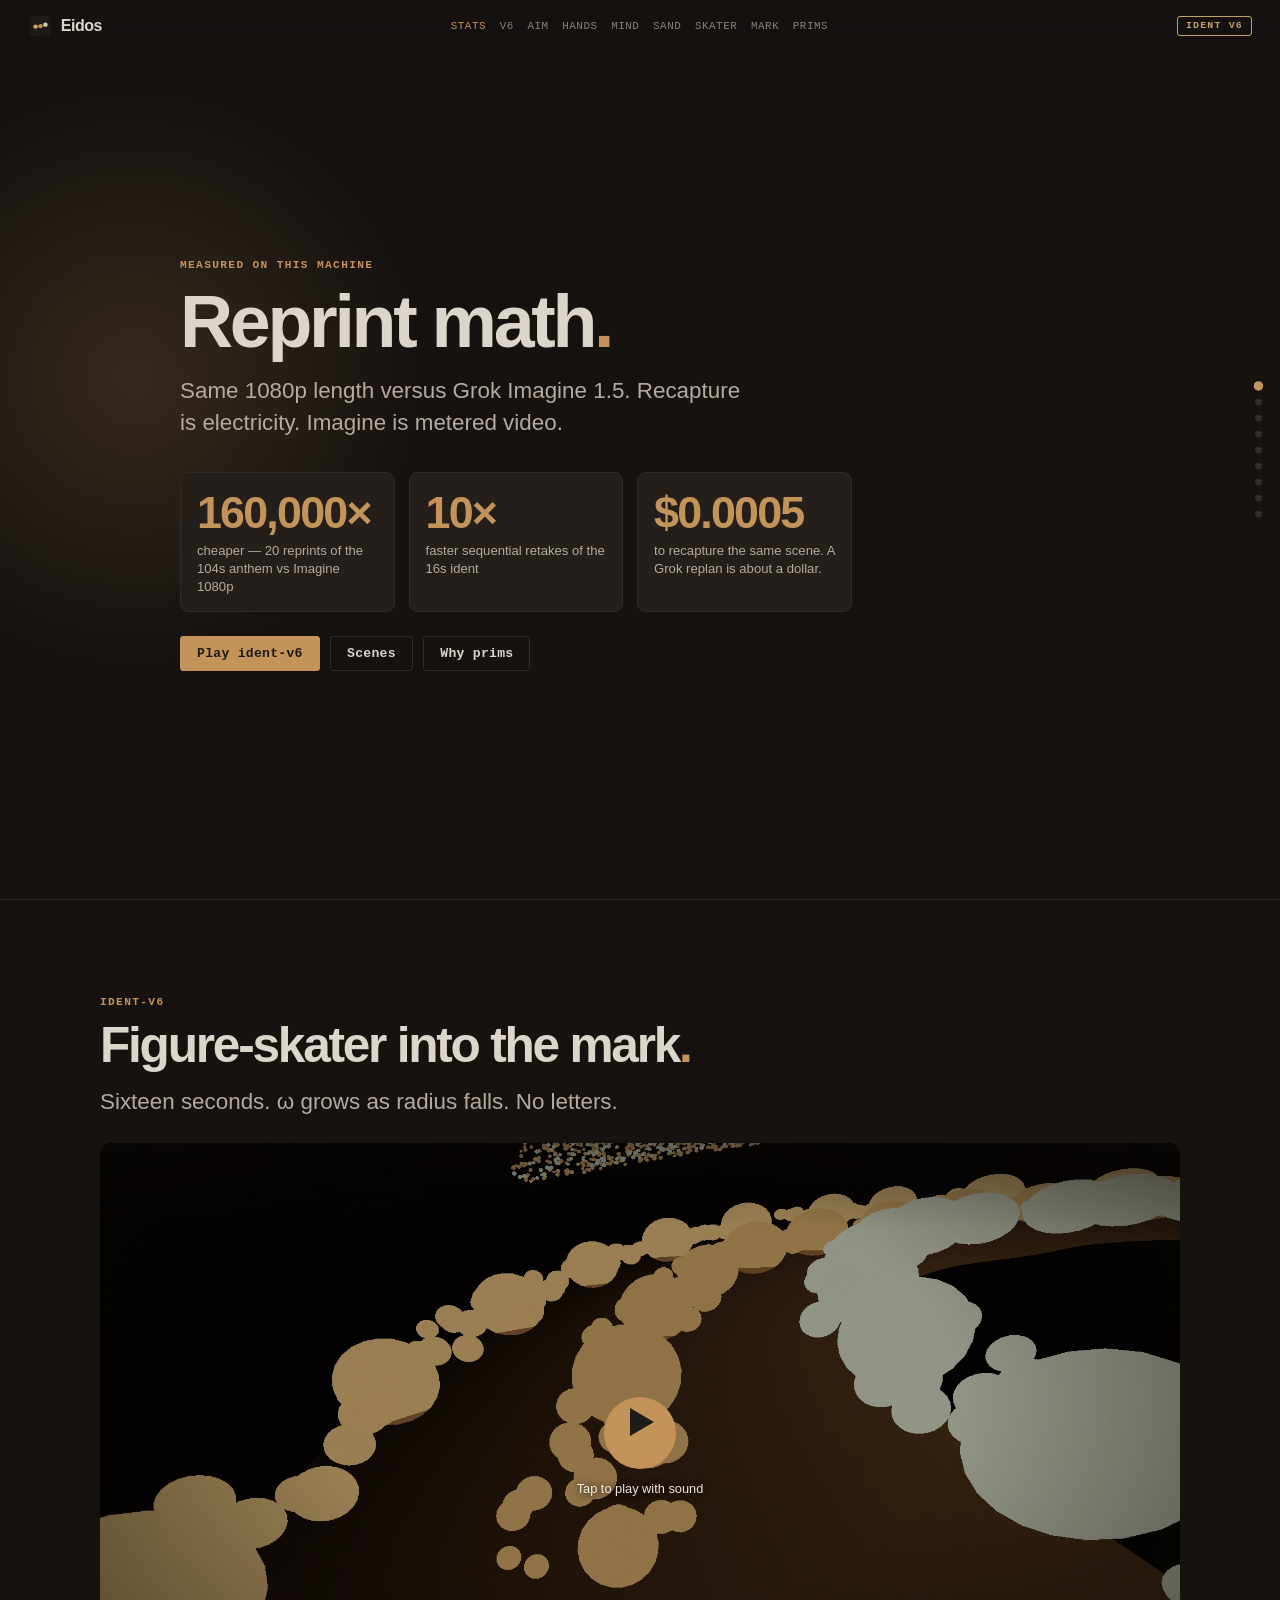
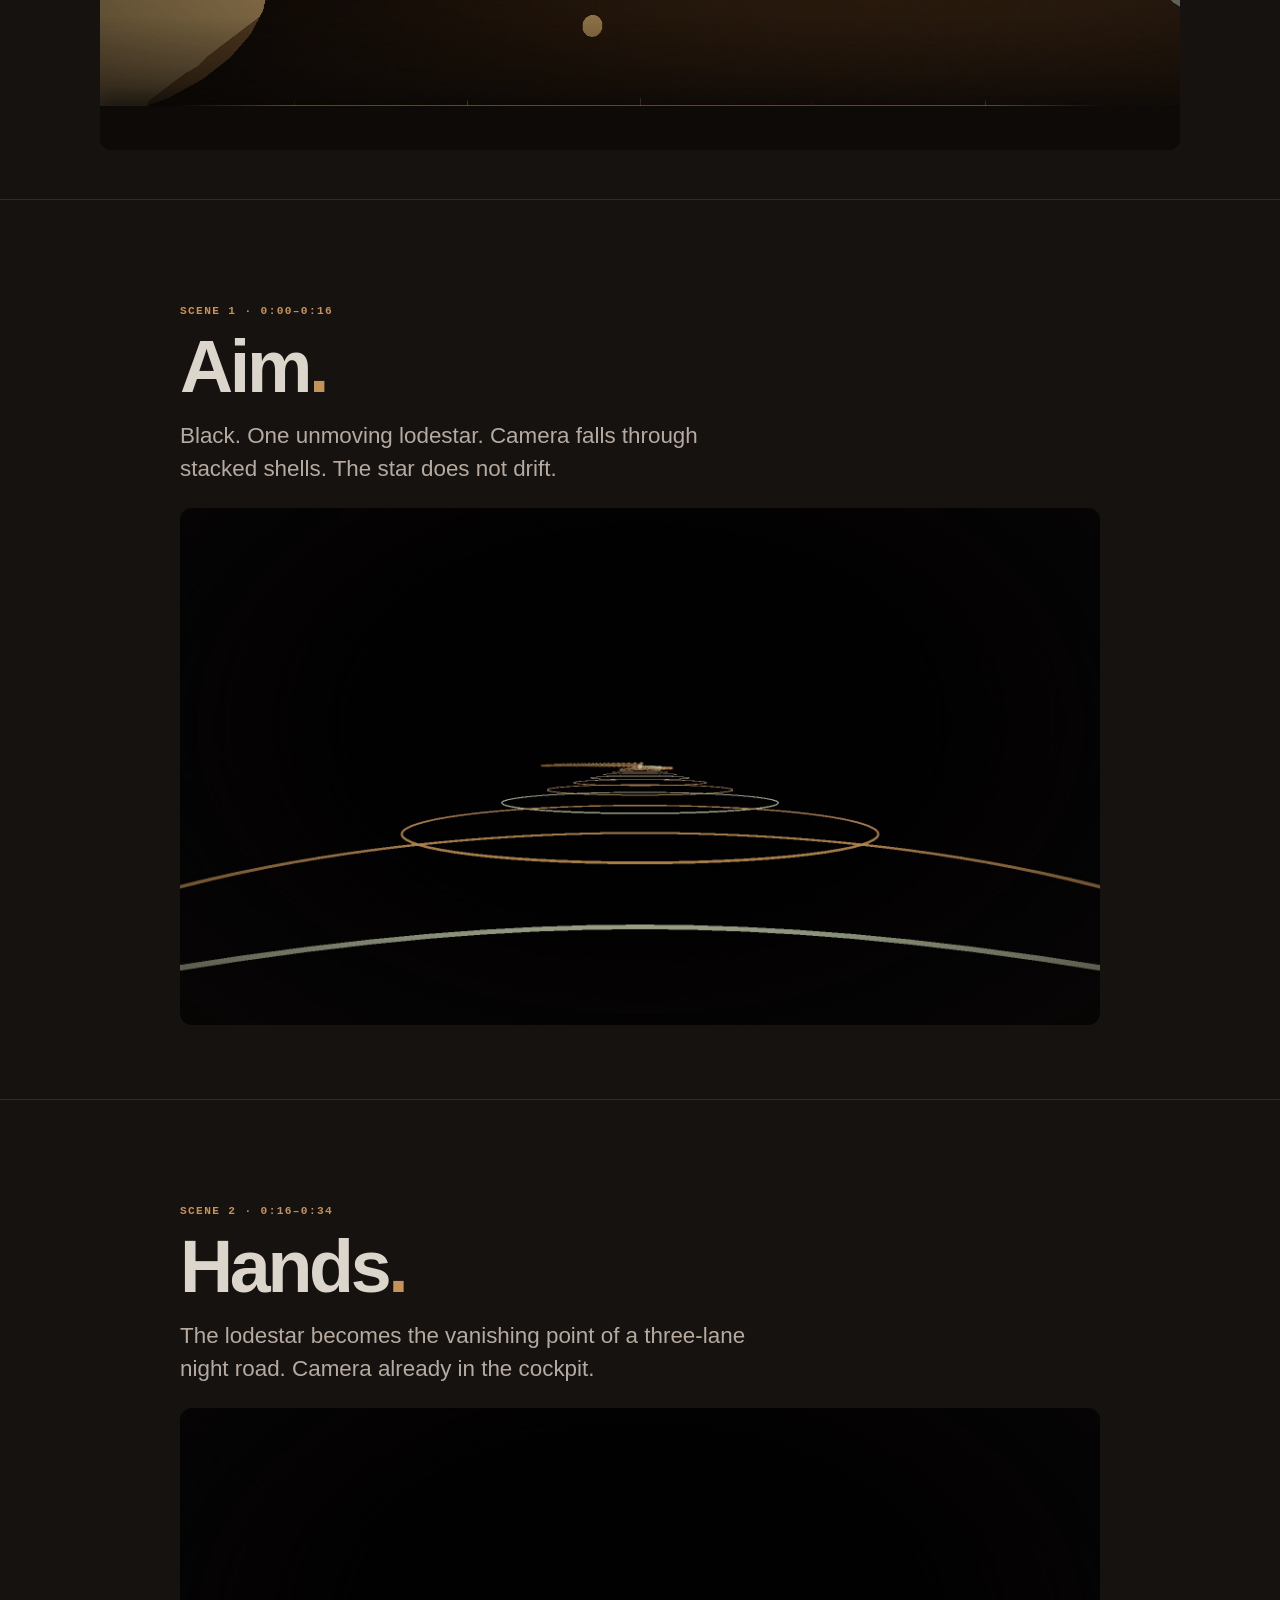
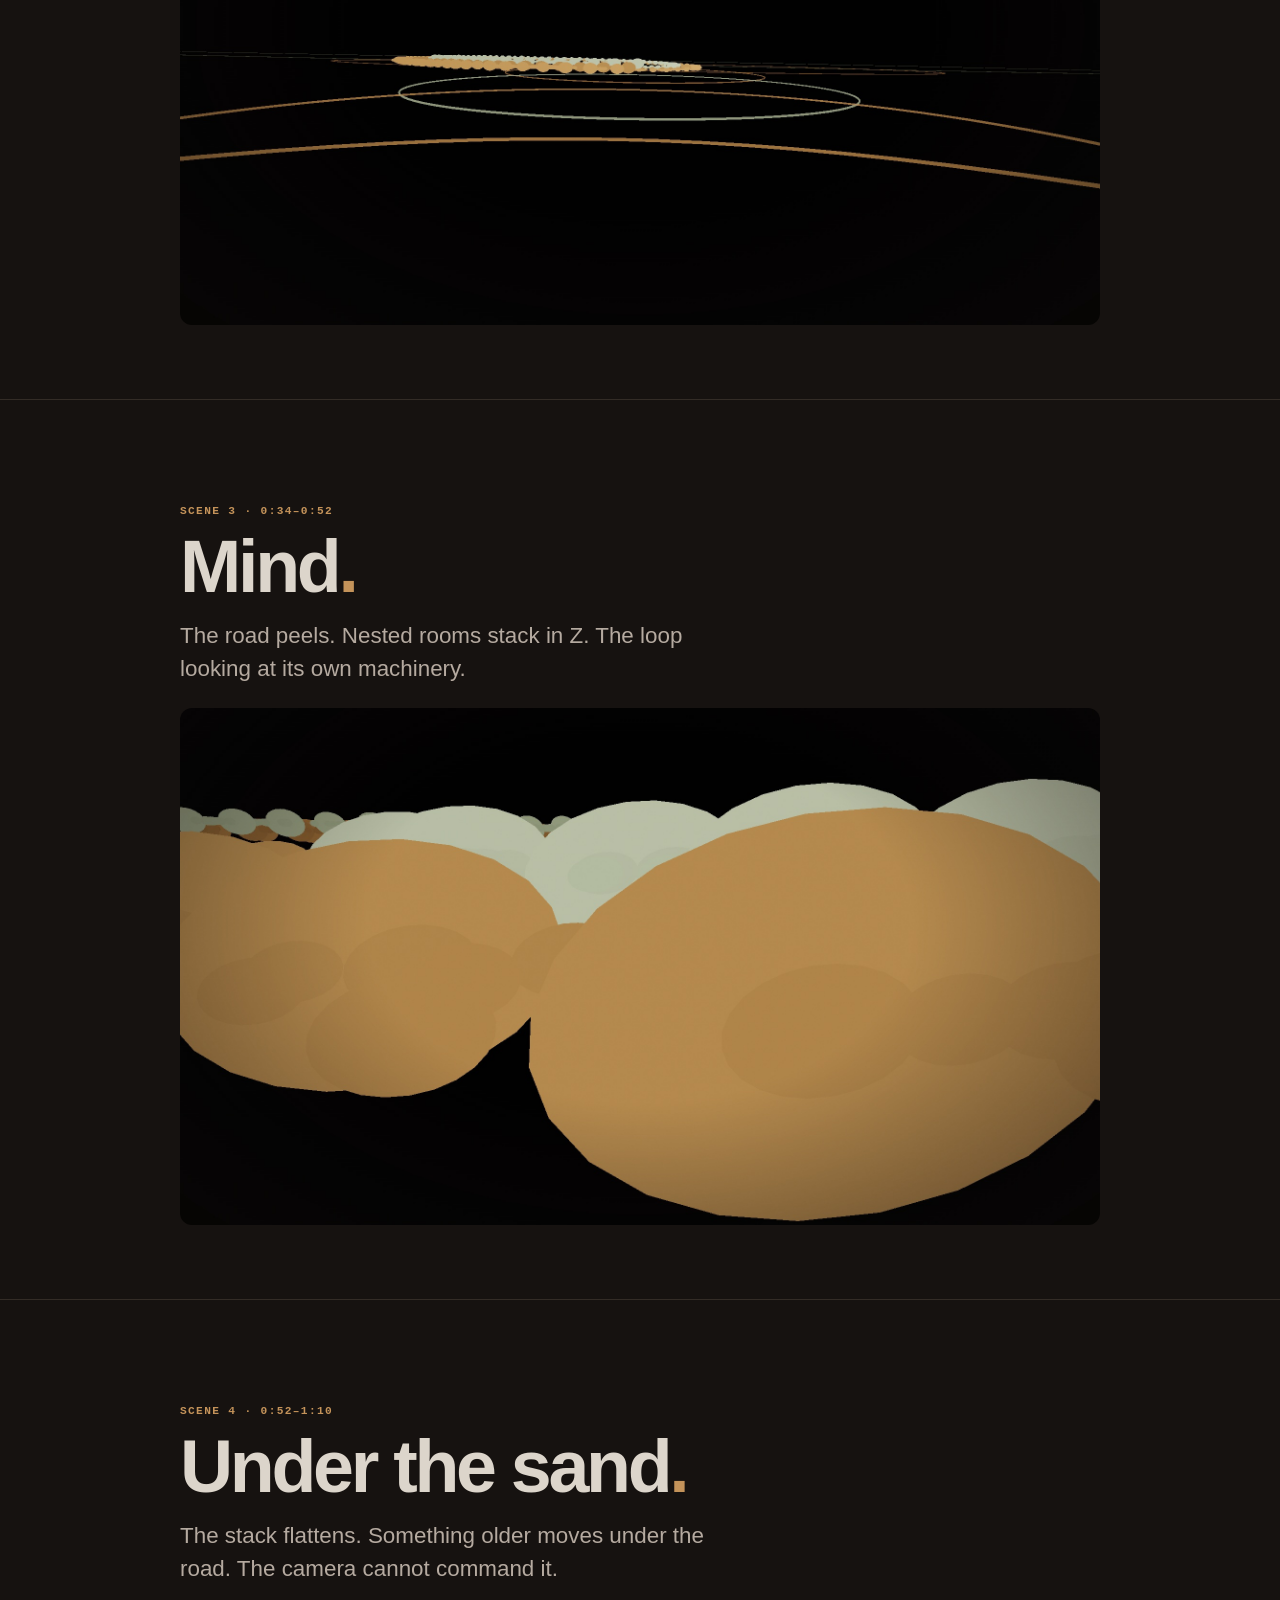
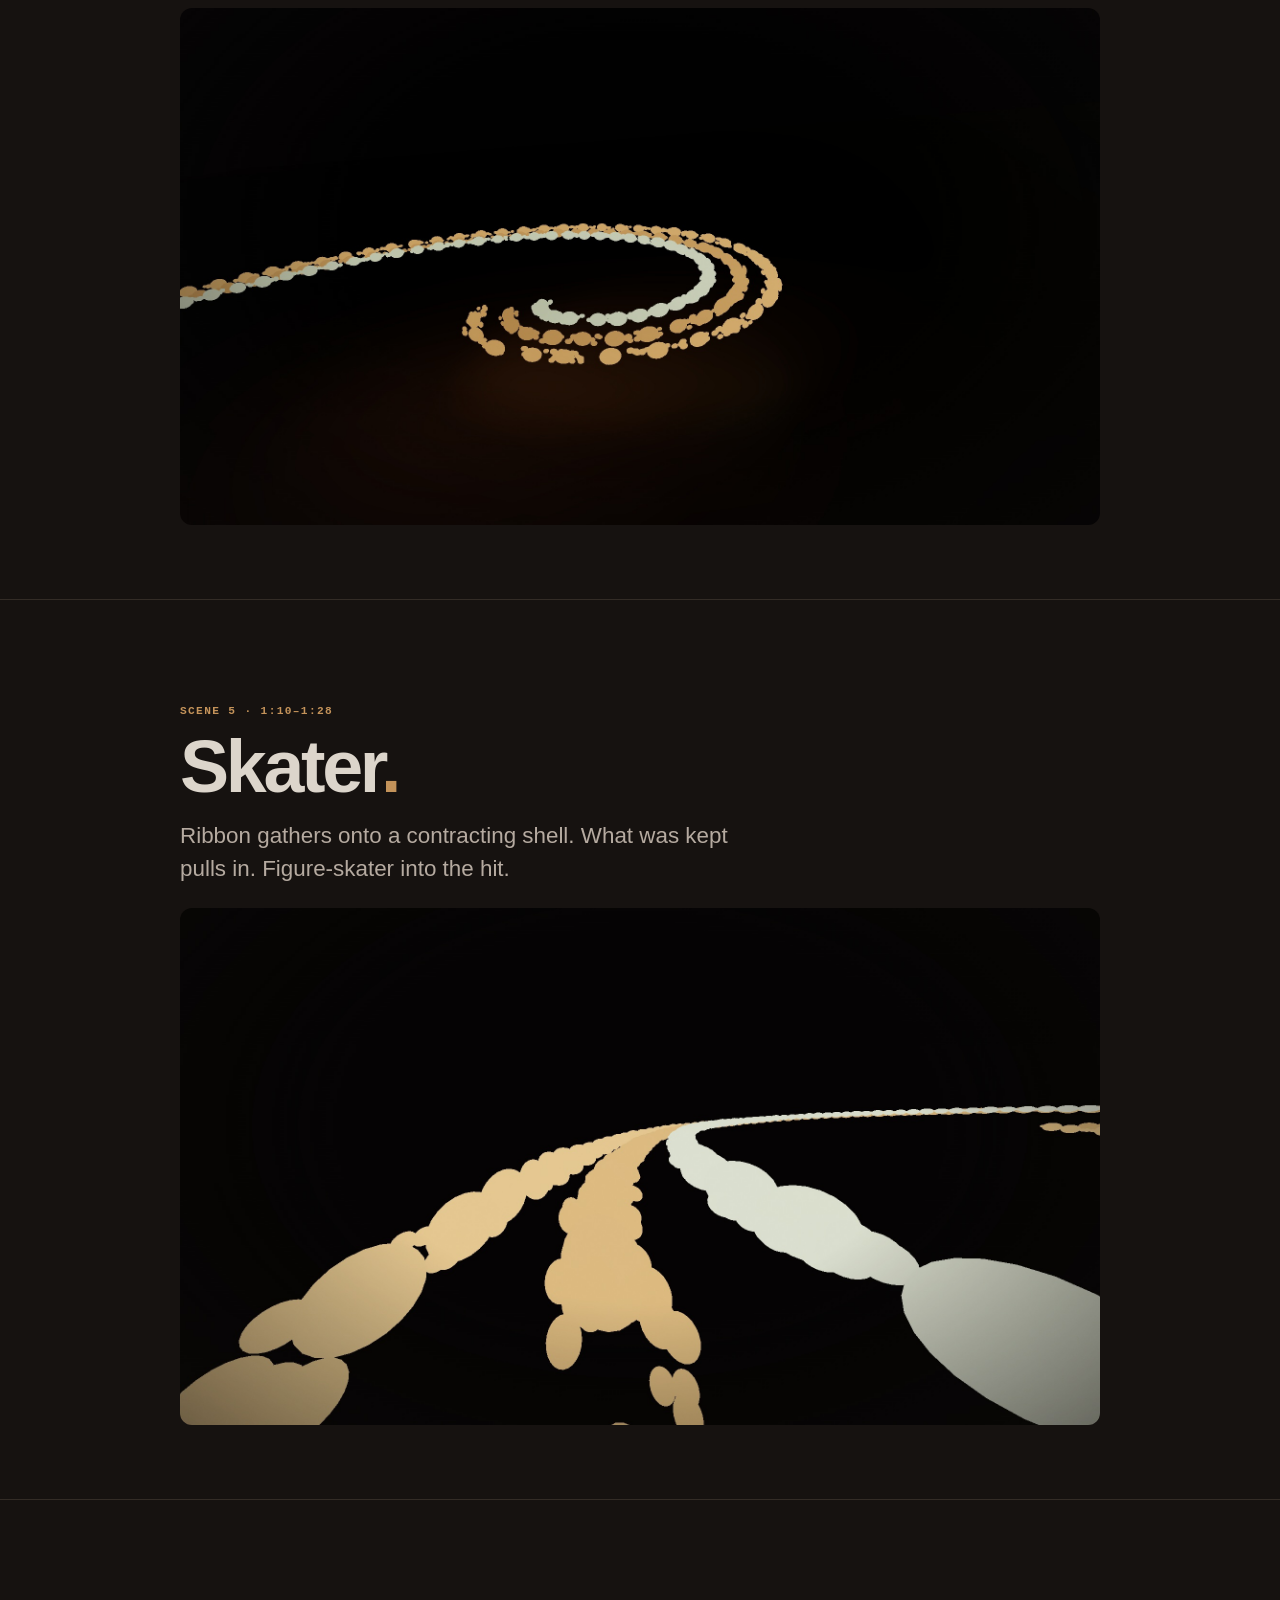
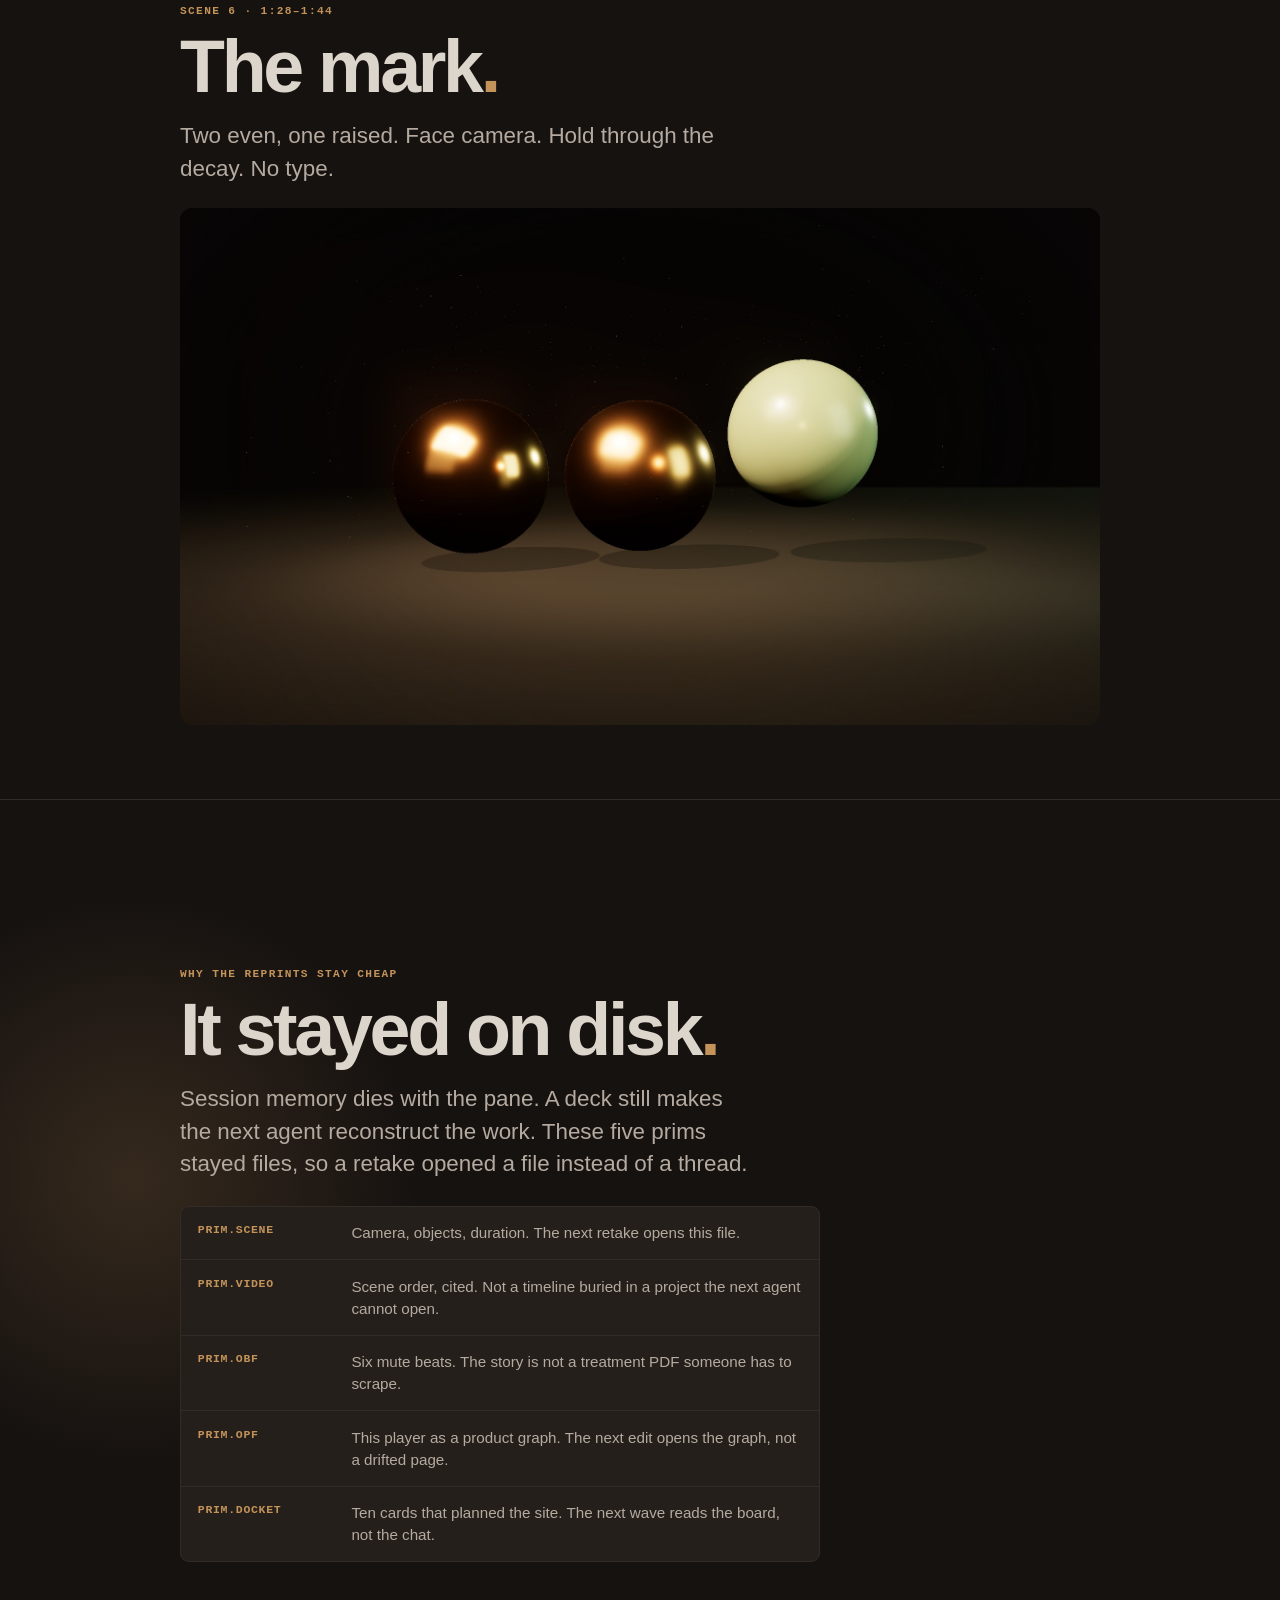
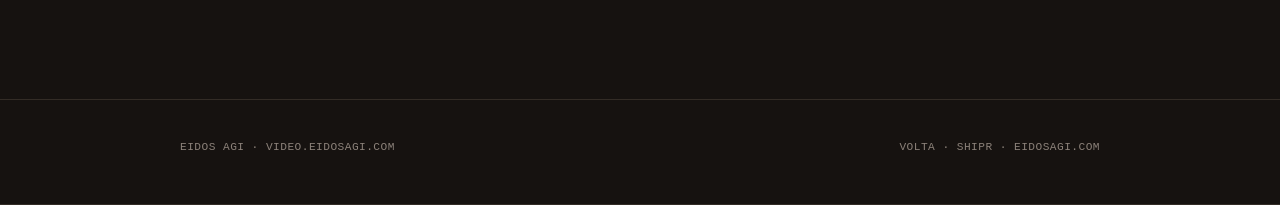
==== examples/eidos-ident/site/index.html @ 71ff8ea4 "Argue why prims beat decks and session memory on the ident reel. Reprints stay cheap because the ide" ====
<!doctype html>
<html lang="en" data-palette="ink">
<head>
  <meta charset="utf-8">
  <meta name="viewport" content="width=device-width, initial-scale=1, viewport-fit=cover">
  <title>Eidos ident v6</title>
  <meta name="description" content="Ident-v6 reprints stay cheap because the ident lives in prims, not chat memory or a deck.">
  <meta name="theme-color" content="#161210">
  <meta name="color-scheme" content="dark">
  <meta name="apple-mobile-web-app-capable" content="yes">
  <meta name="apple-mobile-web-app-status-bar-style" content="black-translucent">
  <link rel="canonical" href="https://video.eidosagi.com/">
  <link rel="icon" href="./favicon.svg" type="image/svg+xml">
  <link rel="apple-touch-icon" href="./poster-v6.jpg">
  <meta property="og:site_name" content="Eidos AGI">
  <meta property="og:title" content="Eidos ident v6">
  <meta property="og:type" content="video.other">
  <meta property="og:url" content="https://video.eidosagi.com/">
  <meta property="og:image" content="https://video.eidosagi.com/poster-v6.jpg">
  <meta property="og:video" content="https://video.eidosagi.com/ident-v6.mp4">
  <meta property="og:video:type" content="video/mp4">
  <meta name="twitter:card" content="player">
  <link rel="stylesheet" href="./brand.css">
  <link rel="stylesheet" href="./volta.css">
  <link rel="stylesheet" href="./video.css?v=6">
</head>
<body class="reel">
  <header class="rail" id="rail">
    <a class="brand" href="#stats">
      <img src="./favicon.svg" width="28" height="28" alt="">
      <span class="wm">Eidos</span>
    </a>
    <nav class="rail-links" aria-label="Chapters">
      <a href="#stats">Stats</a>
      <a href="#v6">v6</a>
      <a href="#s1">Aim</a>
      <a href="#s2">Hands</a>
      <a href="#s3">Mind</a>
      <a href="#s4">Sand</a>
      <a href="#s5">Skater</a>
      <a href="#s6">Mark</a>
      <a href="#prims">Prims</a>
    </nav>
    <span class="stamp">ident v6</span>
  </header>

  <nav class="dots" aria-label="Section progress">
    <a href="#stats" data-chapter="stats" title="Stats"></a>
    <a href="#v6" data-chapter="v6" title="ident-v6"></a>
    <a href="#s1" data-chapter="s1" title="Aim"></a>
    <a href="#s2" data-chapter="s2" title="Hands"></a>
    <a href="#s3" data-chapter="s3" title="Mind"></a>
    <a href="#s4" data-chapter="s4" title="Sand"></a>
    <a href="#s5" data-chapter="s5" title="Skater"></a>
    <a href="#s6" data-chapter="s6" title="Mark"></a>
    <a href="#prims" data-chapter="prims" title="Prims"></a>
  </nav>

  <section class="chapter" id="stats" data-chapter="stats">
    <div class="glow" aria-hidden="true"></div>
    <div class="inner">
      <p class="kicker reveal">Measured on this machine</p>
      <h1 class="reveal d1">Reprint math<span class="stop">.</span></h1>
      <p class="lede reveal d2">Same 1080p length versus Grok Imagine 1.5. Recapture is electricity. Imagine is metered video.</p>
      <div class="stats reveal d3">
        <div class="stat"><span class="n">160,000×</span><span class="l">cheaper — 20 reprints of the 104s anthem vs Imagine 1080p</span></div>
        <div class="stat"><span class="n">10×</span><span class="l">faster sequential retakes of the 16s ident</span></div>
        <div class="stat"><span class="n">$0.0005</span><span class="l">to recapture the same scene. A Grok replan is about a dollar.</span></div>
      </div>
      <div class="cta-row reveal d3">
        <a class="btn btn-primary" href="#v6">Play ident-v6</a>
        <a class="btn btn-ghost" href="#s1">Scenes</a>
        <a class="btn btn-ghost" href="#prims">Why prims</a>
      </div>
    </div>
  </section>

  <section class="chapter film" id="v6" data-chapter="v6">
    <div class="inner">
      <p class="kicker reveal">ident-v6</p>
      <h2 class="reveal d1">Figure-skater into the mark<span class="stop">.</span></h2>
      <p class="lede reveal d2">Sixteen seconds. ω grows as radius falls. No letters.</p>
      <div class="stage reveal d3">
        <video id="ident" playsinline webkit-playsinline preload="metadata" poster="./poster-v6.jpg?v=2" width="1920" height="1080">
          <source src="./ident-v6.mp4?v=2" type="video/mp4">
        </video>
        <button class="play" id="go" type="button" aria-label="Play ident v6">
          <span>Play</span>
          <div class="hint">Tap to play with sound</div>
        </button>
      </div>
    </div>
  </section>

  <section class="chapter" id="s1" data-chapter="s1">
    <div class="inner">
      <p class="kicker reveal">Scene 1 · 0:00–0:16</p>
      <h2 class="reveal d1">Aim<span class="stop">.</span></h2>
      <p class="lede reveal d2">Black. One unmoving lodestar. Camera falls through stacked shells. The star does not drift.</p>
      <img class="still reveal d3" src="./stills/s1.jpg" alt="" width="1920" height="1080">
    </div>
  </section>
  <section class="chapter" id="s2" data-chapter="s2">
    <div class="inner">
      <p class="kicker reveal">Scene 2 · 0:16–0:34</p>
      <h2 class="reveal d1">Hands<span class="stop">.</span></h2>
      <p class="lede reveal d2">The lodestar becomes the vanishing point of a three-lane night road. Camera already in the cockpit.</p>
      <img class="still reveal d3" src="./stills/s2.jpg" alt="" width="1920" height="1080">
    </div>
  </section>
  <section class="chapter" id="s3" data-chapter="s3">
    <div class="inner">
      <p class="kicker reveal">Scene 3 · 0:34–0:52</p>
      <h2 class="reveal d1">Mind<span class="stop">.</span></h2>
      <p class="lede reveal d2">The road peels. Nested rooms stack in Z. The loop looking at its own machinery.</p>
      <img class="still reveal d3" src="./stills/s3.jpg" alt="" width="1920" height="1080">
    </div>
  </section>
  <section class="chapter" id="s4" data-chapter="s4">
    <div class="inner">
      <p class="kicker reveal">Scene 4 · 0:52–1:10</p>
      <h2 class="reveal d1">Under the sand<span class="stop">.</span></h2>
      <p class="lede reveal d2">The stack flattens. Something older moves under the road. The camera cannot command it.</p>
      <img class="still reveal d3" src="./stills/s4.jpg" alt="" width="1920" height="1080">
    </div>
  </section>
  <section class="chapter" id="s5" data-chapter="s5">
    <div class="inner">
      <p class="kicker reveal">Scene 5 · 1:10–1:28</p>
      <h2 class="reveal d1">Skater<span class="stop">.</span></h2>
      <p class="lede reveal d2">Ribbon gathers onto a contracting shell. What was kept pulls in. Figure-skater into the hit.</p>
      <img class="still reveal d3" src="./stills/s5.jpg" alt="" width="1920" height="1080">
    </div>
  </section>
  <section class="chapter" id="s6" data-chapter="s6">
    <div class="inner">
      <p class="kicker reveal">Scene 6 · 1:28–1:44</p>
      <h2 class="reveal d1">The mark<span class="stop">.</span></h2>
      <p class="lede reveal d2">Two even, one raised. Face camera. Hold through the decay. No type.</p>
      <img class="still reveal d3" src="./stills/s6.jpg" alt="" width="1920" height="1080">
    </div>
  </section>

  <section class="chapter" id="prims" data-chapter="prims">
    <div class="glow" aria-hidden="true"></div>
    <div class="inner">
      <p class="kicker reveal">Why the reprints stay cheap</p>
      <h2 class="reveal d1">It stayed on disk<span class="stop">.</span></h2>
      <p class="lede reveal d2">Session memory dies with the pane. A deck still makes the next agent reconstruct the work. These five prims stayed files, so a retake opened a file instead of a thread.</p>
      <div class="prims reveal d3">
        <div class="prim">
          <a class="who" href="https://github.com/eidos-agi/prim.scene">prim.scene</a>
          <p class="why">Camera, objects, duration. The next retake opens this file.</p>
        </div>
        <div class="prim">
          <a class="who" href="https://github.com/eidos-agi/prim.video">prim.video</a>
          <p class="why">Scene order, cited. Not a timeline buried in a project the next agent cannot open.</p>
        </div>
        <div class="prim">
          <span class="who">prim.obf</span>
          <p class="why">Six mute beats. The story is not a treatment PDF someone has to scrape.</p>
        </div>
        <div class="prim">
          <a class="who" href="https://github.com/eidos-agi/prim.opf">prim.opf</a>
          <p class="why">This player as a product graph. The next edit opens the graph, not a drifted page.</p>
        </div>
        <div class="prim">
          <a class="who" href="https://github.com/eidos-agi/prim.docket">prim.docket</a>
          <p class="why">Ten cards that planned the site. The next wave reads the board, not the chat.</p>
        </div>
      </div>
    </div>
  </section>

  <footer class="chapter">
    <div class="foot">
      <span>Eidos AGI · video.eidosagi.com</span>
      <span>
        <a href="https://volta.eidosagi.com">volta</a>
        ·
        <a href="https://shipr.eidosagi.com">shipr</a>
        ·
        <a href="https://eidosagi.com">eidosagi.com</a>
      </span>
    </div>
  </footer>

  <script src="./scroll.js?v=2"></script>
  <script>
    (function () {
      var v = document.getElementById("ident");
      var go = document.getElementById("go");
      if (!v || !go) return;
      var started = false;
      function hide() {
        started = true;
        go.hidden = true;
        v.controls = true;
      }
      go.addEventListener("click", function () {
        v.muted = false;
        var p = v.play();
        if (p && p.then) p.then(hide).catch(function () {});
        else hide();
      });
      v.addEventListener("play", hide);
    })();
  </script>
</body>
</html>
---- examples/eidos-ident/site/brand.css ----
/* Eidos / Shipr brand tokens.
   Bronze doctrine: --accent === --ship-inflight === --badge-count-*.
   Bronze means something is shipping. Scarce: mark, primary action, in-flight only.
   Palette context: html[data-palette="paper"|"ink"|"system"].
   Brand Center sets this explicitly. Without data-palette, OS preference applies. */

@font-face {
  font-family: 'Space Grotesk';
  src: url('/fonts/SpaceGrotesk-latin.woff2') format('woff2');
  font-weight: 300 700;
  font-display: swap;
}

:root {
  --mono: ui-monospace, "SF Mono", Menlo, Consolas, monospace;
  --sans: 'Space Grotesk', -apple-system, "Segoe UI", "Helvetica Neue", Arial, sans-serif;
  --radius: 3px;
  --panel-side-min: 360px;
  --panel-side-comfort: 420px;
  --panel-dense-pad: 0.55rem 0.75rem;
  --panel-row-h: 2.75rem;
}

/* —— Paper (light) —— */
:root,
html[data-palette="paper"] {
  color-scheme: light;
  --bg: #f0ebe4;
  --surface: #e4ded6;
  --raised: #f7f3ed;
  --ink: #1e1a17;
  --ink-soft: #8a8078;
  --ink-mid: #5c534c;
  --line: #d4cec6;
  --accent: #9a6d35; /* brand bronze — same metal as in-flight, on purpose */
  --accent-ink: #faf5ec;
  --brand: var(--accent);
  --brand-ink: var(--accent-ink);
  --stop: #b4573b;
  --stop-ink: #ffffff;
  --user-bg: #e4ded6;
  --tool-bg: #e9e3da;
  --badge-wip-bg: #e4ded6;
  --badge-wip-ink: #8a8078;
  --bad: #a04a32;
  --ship-inflight: #9a6d35;
  --ship-inflight-ink: #faf5ec;
  --ship-ok: #4a7c59;
  --ship-ok-ink: #f4faf5;
  --ship-blocked: #8a7040;
  --ship-blocked-ink: #faf6ec;
  --ship-failed: #a04a32;
  --ship-failed-ink: #ffffff;
  --badge-count-bg: #9a6d35;
  --badge-count-ink: #faf5ec;
}

/* —— Ink (dark) —— */
html[data-palette="ink"] {
  color-scheme: dark;
  --bg: #161210;
  --surface: #1e1a17;
  --raised: #241f1a;
  --ink: #dcd5cb;
  --ink-soft: #8b8179;
  --ink-mid: #b5aaa0;
  --line: #332c26;
  --accent: #c4935a; /* brand bronze */
  --accent-ink: #1e1a17;
  --brand: var(--accent);
  --brand-ink: var(--accent-ink);
  --stop: #c4694f;
  --stop-ink: #161210;
  --user-bg: #2a241e;
  --tool-bg: #211c17;
  --badge-wip-bg: #28221c;
  --badge-wip-ink: #8b8179;
  --bad: #c4694f;
  --ship-inflight: #c4935a;
  --ship-inflight-ink: #1e1a17;
  --ship-ok: #6a9a78;
  --ship-ok-ink: #121810;
  --ship-blocked: #c4a06a;
  --ship-blocked-ink: #1e1a17;
  --ship-failed: #c4694f;
  --ship-failed-ink: #161210;
  --badge-count-bg: #c4935a;
  --badge-count-ink: #1e1a17;
}

/* —— System: follow OS unless Brand Center overrides —— */
@media (prefers-color-scheme: dark) {
  html:not([data-palette]),
  html[data-palette="system"] {
    color-scheme: dark;
    --bg: #161210;
    --surface: #1e1a17;
    --raised: #241f1a;
    --ink: #dcd5cb;
    --ink-soft: #8b8179;
    --ink-mid: #b5aaa0;
    --line: #332c26;
    --accent: #c4935a;
    --accent-ink: #1e1a17;
    --brand: var(--accent);
    --brand-ink: var(--accent-ink);
    --stop: #c4694f;
    --stop-ink: #161210;
    --user-bg: #2a241e;
    --tool-bg: #211c17;
    --badge-wip-bg: #28221c;
    --badge-wip-ink: #8b8179;
    --bad: #c4694f;
    --ship-inflight: #c4935a;
    --ship-inflight-ink: #1e1a17;
    --ship-ok: #6a9a78;
    --ship-ok-ink: #121810;
    --ship-blocked: #c4a06a;
    --ship-blocked-ink: #1e1a17;
    --ship-failed: #c4694f;
    --ship-failed-ink: #161210;
    --badge-count-bg: #c4935a;
    --badge-count-ink: #1e1a17;
  }
}

* { scrollbar-width: thin; scrollbar-color: var(--accent) transparent; }
::-webkit-scrollbar { width: 8px; height: 8px; }
::-webkit-scrollbar-track { background: transparent; }
::-webkit-scrollbar-thumb { background: var(--accent); border-radius: 99px;
  border: 2px solid var(--bg); }
::-webkit-scrollbar-thumb:hover { background: var(--ink-soft); }
---- examples/eidos-ident/site/volta.css ----
* { box-sizing: border-box; }
html { scroll-behavior: smooth; }
body {
  margin: 0;
  background: var(--bg);
  color: var(--ink);
  font: 400 1.05rem/1.55 var(--sans);
  -webkit-font-smoothing: antialiased;
}
a { color: var(--accent); text-decoration-thickness: 1px; text-underline-offset: 0.18em; }
a:hover { filter: brightness(0.92); }

.rail {
  position: fixed;
  top: 0; left: 0; right: 0;
  z-index: 30;
  display: flex;
  align-items: center;
  justify-content: space-between;
  gap: 1rem;
  padding: 0.85rem clamp(1rem, 3vw, 1.75rem);
  background: color-mix(in srgb, var(--bg) 88%, transparent);
  border-bottom: 1px solid transparent;
  backdrop-filter: blur(12px);
  -webkit-backdrop-filter: blur(12px);
  transition: border-color 0.2s ease;
}
.rail.scrolled { border-bottom-color: var(--line); }
.brand {
  display: inline-flex;
  align-items: center;
  gap: 0.5rem;
  text-decoration: none;
  color: var(--ink);
}
.brand img { width: 1.55rem; height: 1.55rem; border-radius: 0.35rem; display: block; }
.brand .wm { font-weight: 700; letter-spacing: -0.03em; font-size: 1rem; }
.rail-links {
  display: flex;
  flex-wrap: wrap;
  gap: 0.35rem 0.85rem;
  font-family: var(--mono);
  font-size: 0.68rem;
  letter-spacing: 0.05em;
  text-transform: uppercase;
}
.rail-links a { color: var(--ink-soft); text-decoration: none; }
.rail-links a:hover, .rail-links a.on { color: var(--accent); }
.stamp {
  font: 700 0.62rem/1 var(--mono);
  letter-spacing: 0.12em;
  text-transform: uppercase;
  padding: 0.28rem 0.5rem;
  border: 1px solid var(--ship-blocked);
  color: var(--ship-blocked);
  border-radius: var(--radius);
}

.dots {
  position: fixed;
  right: 1.1rem;
  top: 50%;
  transform: translateY(-50%);
  z-index: 25;
  display: flex;
  flex-direction: column;
  gap: 0.55rem;
}
.dots a {
  width: 0.45rem;
  height: 0.45rem;
  border-radius: 999px;
  background: var(--line);
  text-decoration: none;
  transition: background 0.15s ease, transform 0.15s ease;
}
.dots a.on { background: var(--accent); transform: scale(1.35); }
@media (max-width: 720px) {
  .dots, .rail-links { display: none; }
}

.chapter {
  min-height: 100svh;
  display: grid;
  align-content: center;
  padding: 6.5rem clamp(1.1rem, 4vw, 2.5rem) 4.5rem;
  position: relative;
  border-bottom: 1px solid var(--line);
}
.chapter .inner { width: min(920px, 100%); margin: 0 auto; }
.chapter.wide .inner { width: min(1080px, 100%); }
.chapter > .inner { position: relative; z-index: 1; }

.kicker {
  margin: 0 0 0.75rem;
  font: 700 0.7rem/1 var(--mono);
  letter-spacing: 0.12em;
  text-transform: uppercase;
  color: var(--accent);
}
.chapter h1, .chapter h2 {
  margin: 0 0 1rem;
  font: 700 clamp(2.4rem, 7vw, 4.6rem)/1.02 var(--sans);
  letter-spacing: -0.045em;
  color: var(--ink);
  max-width: 18ch;
}
.chapter h1 .stop, .chapter h2 .stop { color: var(--accent); }
.chapter .lede {
  margin: 0;
  max-width: 36rem;
  font-size: clamp(1.1rem, 2.4vw, 1.4rem);
  line-height: 1.45;
  color: var(--ink-mid);
  font-weight: 500;
}
.chapter .body {
  margin: 1.15rem 0 0;
  max-width: 38rem;
  font-size: 1.05rem;
  line-height: 1.55;
  color: var(--ink-mid);
}
.chapter .body p { margin: 0 0 0.95rem; }
.chapter .body p:last-child { margin-bottom: 0; }
.chapter code, .lede code {
  font-family: var(--mono);
  font-size: 0.86em;
  color: var(--ink);
  background: var(--surface);
  border: 1px solid var(--line);
  border-radius: var(--radius);
  padding: 0.05em 0.35em;
}

.glow {
  position: absolute;
  inset: 10% auto auto -12%;
  width: min(36rem, 80vw);
  height: min(36rem, 80vw);
  border-radius: 50%;
  background: radial-gradient(circle, color-mix(in srgb, var(--accent) 18%, transparent), transparent 70%);
  pointer-events: none;
  z-index: 0;
}
.glow.ok {
  background: radial-gradient(circle, color-mix(in srgb, var(--ship-ok) 22%, transparent), transparent 70%);
}

.cta-row {
  display: flex;
  flex-wrap: wrap;
  gap: 0.65rem;
  margin-top: 1.5rem;
  align-items: center;
}
.btn, button.act, .tenants button {
  display: inline-flex;
  align-items: center;
  justify-content: center;
  padding: 0.6rem 1rem;
  border-radius: var(--radius);
  font: 600 0.82rem/1 var(--mono);
  letter-spacing: 0.02em;
  text-decoration: none;
  border: 1px solid transparent;
  background: var(--surface);
  color: var(--ink);
  cursor: pointer;
}
.btn-primary, button.primary {
  background: var(--accent);
  color: var(--accent-ink);
  border-color: var(--accent);
}
.btn-primary:hover { filter: none; background: color-mix(in srgb, var(--accent) 88%, var(--ink)); }
.btn-ghost {
  background: transparent;
  color: var(--ink);
  border-color: var(--line);
}
.btn-ghost:hover { border-color: var(--accent); color: var(--accent); filter: none; }
button.act[disabled], .tenants button[disabled] {
  opacity: 0.4;
  cursor: not-allowed;
}
button.danger { color: var(--bad); border-color: color-mix(in srgb, var(--bad) 40%, var(--line)); background: transparent; }

.chip {
  font-family: var(--mono);
  font-size: 0.62rem;
  font-weight: 700;
  letter-spacing: 0.06em;
  text-transform: uppercase;
  padding: 0.28rem 0.55rem;
  border-radius: var(--radius);
  display: inline-flex;
  align-items: center;
}
.chip.inflight { background: var(--ship-inflight); color: var(--ship-inflight-ink); }
.chip.ok { background: var(--ship-ok); color: var(--ship-ok-ink); }
.chip.blocked { background: var(--ship-blocked); color: var(--ship-blocked-ink); }
.chip.failed { background: var(--ship-failed); color: var(--ship-failed-ink); }

.doctrine {
  display: flex;
  flex-wrap: wrap;
  gap: 0.65rem 1rem;
  align-items: center;
  margin-top: 1.75rem;
  padding-top: 1.15rem;
  border-top: 1px solid var(--line);
  max-width: 40rem;
}
.doctrine p { margin: 0; font-size: 0.92rem; color: var(--ink-soft); line-height: 1.4; }
.doctrine strong { color: var(--ink); font-weight: 600; }

.hero-lamps {
  display: flex;
  gap: 1.1rem;
  margin: 0 0 1.4rem;
}
.hero-lamps .bulb {
  width: 1.35rem;
  height: 1.35rem;
  border-radius: 50%;
  border: 2px solid var(--line);
  background: var(--surface);
}
.hero-lamps .bulb.on {
  background: var(--ship-ok);
  border-color: var(--ship-ok);
  box-shadow: 0 0 0 5px color-mix(in srgb, var(--ship-ok) 18%, transparent);
}

.agents { margin-top: 1.5rem; max-width: 40rem; background: var(--raised); border: 1px solid var(--line); border-radius: 0.55rem; overflow: hidden; }
.agent {
  display: grid;
  grid-template-columns: 1fr auto;
  gap: 0.25rem 0.75rem;
  width: 100%;
  text-align: left;
  border: 0;
  border-bottom: 1px solid var(--line);
  border-left: 3px solid transparent;
  background: transparent;
  color: inherit;
  padding: 0.95rem 1.05rem;
  font: inherit;
  cursor: pointer;
}
.agent:last-child { border-bottom: 0; }
.agent:hover { background: var(--surface); }
.agent[aria-pressed="true"] {
  background: color-mix(in srgb, var(--accent) 10%, var(--surface));
  border-left-color: var(--accent);
}
.agent .who { font-weight: 700; font-size: 1.02rem; }
.agent .meta { grid-column: 1 / -1; font-family: var(--mono); font-size: 0.72rem; color: var(--ink-soft); }

.bus {
  display: grid;
  grid-template-columns: repeat(3, 1fr);
  gap: 1rem;
  position: relative;
  margin-top: 2rem;
  max-width: 40rem;
}
.bus::before {
  content: "";
  position: absolute;
  left: 10%;
  right: 10%;
  top: 2.15rem;
  height: 4px;
  background: var(--line);
  border-radius: 99px;
  transition: background 0.35s ease;
}
.bus.live::before { background: var(--ship-ok); }
.bus.ask::before { background: var(--accent); }
.lamp {
  position: relative;
  z-index: 1;
  display: flex;
  flex-direction: column;
  align-items: center;
  gap: 0.85rem;
  border: 0;
  background: transparent;
  color: inherit;
  font: inherit;
  cursor: pointer;
  padding: 0;
}
.lamp .bulb {
  width: clamp(3.6rem, 9vw, 4.6rem);
  height: clamp(3.6rem, 9vw, 4.6rem);
  border-radius: 50%;
  border: 3px solid var(--line);
  background: var(--surface);
  box-shadow: inset 0 0 0 6px var(--raised);
  transition: background 0.25s ease, border-color 0.25s ease, box-shadow 0.25s ease, transform 0.25s ease;
}
.lamp.on .bulb {
  background: var(--ship-ok);
  border-color: var(--ship-ok);
  box-shadow: 0 0 0 10px color-mix(in srgb, var(--ship-ok) 20%, transparent);
  transform: scale(1.04);
}
.lamp .name {
  font-family: var(--mono);
  font-size: 0.72rem;
  letter-spacing: 0.1em;
  text-transform: uppercase;
  color: var(--ink-soft);
}
.lamp:focus-visible { outline: 2px solid var(--accent); outline-offset: 6px; }

.gate-face {
  margin-top: 1.6rem;
  max-width: 40rem;
  padding: 1.4rem 1.3rem;
  background: var(--raised);
  border: 1px solid var(--line);
  border-left: 4px solid var(--line);
  border-radius: 0.55rem;
}
.gate-face.open { border-left-color: var(--ship-ok); }
.gate-face.closed { border-left-color: var(--ship-blocked); }
.gate-face .status {
  font: 700 0.72rem/1 var(--mono);
  letter-spacing: 0.1em;
  text-transform: uppercase;
  color: var(--ink-soft);
  margin: 0 0 0.55rem;
}
.gate-face.open .status { color: var(--ship-ok); }
.gate-face.closed .status { color: var(--ship-blocked); }
.gate-face p { margin: 0 0 1rem; color: var(--ink-mid); }

.tenants {
  display: flex;
  flex-wrap: wrap;
  gap: 0.5rem;
  margin-top: 1.5rem;
  max-width: 40rem;
}
.tenants button[aria-pressed="true"] {
  background: var(--accent);
  color: var(--accent-ink);
  border-color: var(--accent);
}

.receipt, .install pre {
  margin: 1.35rem 0 0;
  padding: 1.1rem 1.15rem;
  background: var(--raised);
  border: 1px solid var(--line);
  border-radius: 0.55rem;
  overflow-x: auto;
  font: 400 0.82rem/1.65 var(--mono);
  color: var(--ink);
  max-width: 42rem;
  white-space: pre-wrap;
}
.install .prompt, .receipt .prompt { color: var(--accent); user-select: none; }

footer.chapter {
  min-height: auto;
  padding: 2.5rem clamp(1.1rem, 4vw, 2.5rem) 3rem;
  align-content: start;
}
footer .foot {
  display: flex;
  flex-wrap: wrap;
  gap: 0.85rem 1.2rem;
  justify-content: space-between;
  color: var(--ink-soft);
  font: 500 0.7rem/1.4 var(--mono);
  letter-spacing: 0.04em;
  text-transform: uppercase;
  width: min(920px, 100%);
  margin: 0 auto;
}
footer .foot a { color: var(--ink-soft); text-decoration: none; }
footer .foot a:hover { color: var(--accent); }

.reveal {
  opacity: 0;
  transform: translateY(22px);
  transition: opacity 0.7s cubic-bezier(0.22, 1, 0.36, 1), transform 0.7s cubic-bezier(0.22, 1, 0.36, 1);
}
.reveal.in { opacity: 1; transform: none; }
.reveal.d1 { transition-delay: 0.06s; }
.reveal.d2 { transition-delay: 0.12s; }
.reveal.d3 { transition-delay: 0.18s; }
@media (prefers-reduced-motion: reduce) {
  .reveal { opacity: 1; transform: none; transition: none; }
  html { scroll-behavior: auto; }
}
---- examples/eidos-ident/site/video.css ----
html[data-palette="ink"] { color-scheme: dark; }
body.reel { background: var(--bg); }
.chapter.film { padding-top: 5.25rem; padding-bottom: 2.25rem; }
.chapter.film .inner { width: min(1080px, 100%); }
.chapter.film h2 { font-size: clamp(1.7rem, 4.6vw, 3.1rem); max-width: 22ch; }
.stats {
  display: grid;
  grid-template-columns: repeat(3, 1fr);
  gap: 0.85rem;
  margin-top: 2rem;
  max-width: 42rem;
}
@media (max-width: 720px) {
  .stats { grid-template-columns: 1fr; }
}
.stat {
  background: var(--raised);
  border: 1px solid var(--line);
  border-radius: 0.55rem;
  padding: 1.1rem 1rem 1rem;
}
.stat .n {
  display: block;
  font: 700 clamp(1.8rem, 6vw, 2.8rem)/1 var(--sans);
  letter-spacing: -0.04em;
  color: var(--accent);
}
.stat .l {
  display: block;
  margin-top: 0.45rem;
  font: 500 0.82rem/1.35 var(--sans);
  color: var(--ink-mid);
}
.stage {
  position: relative;
  margin-top: 1.5rem;
  background: #000;
  border-radius: 12px;
  overflow: hidden;
}
.stage video {
  display: block;
  width: 100%;
  height: auto;
  aspect-ratio: 16 / 9;
  object-fit: contain;
  background: #000;
  vertical-align: middle;
}
.play {
  position: absolute;
  inset: 0;
  z-index: 2;
  display: flex;
  flex-direction: column;
  align-items: center;
  justify-content: center;
  gap: 0.85rem;
  border: 0;
  background: color-mix(in srgb, #000 28%, transparent);
  color: var(--accent-ink);
  cursor: pointer;
  padding: 0;
}
.play[hidden] { display: none; }
.play span {
  width: 72px;
  height: 72px;
  border-radius: 50%;
  background: var(--accent);
  display: grid;
  place-items: center;
  font-size: 0;
}
.play span::before {
  content: "";
  width: 0;
  height: 0;
  border-style: solid;
  border-width: 14px 0 14px 24px;
  border-color: transparent transparent transparent var(--accent-ink);
  margin-left: 4px;
}
.play .hint {
  font: 500 0.8rem/1 var(--sans);
  color: #f0ebe4;
  text-shadow: 0 1px 8px #000;
}
.still {
  display: block;
  width: 100%;
  height: auto;
  margin-top: 1.4rem;
  border-radius: 12px;
  background: #000;
}
.prims {
  margin-top: 1.6rem;
  max-width: 40rem;
  background: var(--raised);
  border: 1px solid var(--line);
  border-radius: 0.55rem;
  overflow: hidden;
}
.prim {
  display: grid;
  grid-template-columns: 8.6rem 1fr;
  gap: 0.3rem 1rem;
  align-items: start;
  padding: 0.95rem 1.05rem;
  border-bottom: 1px solid var(--line);
}
.prim:last-child { border-bottom: 0; }
.prim .who {
  display: inline-block;
  font: 700 0.72rem/1.4 var(--mono);
  letter-spacing: 0.06em;
  text-transform: uppercase;
  color: var(--accent);
  text-decoration: none;
}
.prim .who:hover { filter: brightness(0.92); }
.prim .why {
  margin: 0;
  font-size: 0.95rem;
  line-height: 1.45;
  color: var(--ink-mid);
}
.prim .why code {
  font-family: var(--mono);
  font-size: 0.78em;
  color: var(--ink);
}
@media (max-width: 720px) {
  .prim { grid-template-columns: 1fr; gap: 0.25rem; padding: 0.8rem 0.95rem; }
  .chapter.film { padding: 4.6rem 1.1rem 1.6rem; }
  .chapter.film h2 { font-size: clamp(1.45rem, 7.5vw, 2.1rem); }
  .chapter.film .lede { font-size: 1rem; max-width: 32rem; }
  .stage { margin-top: 0.85rem; }
  .stage video { max-height: 48svh; }
}
@media (orientation: landscape) and (max-height: 500px) {
  .dots, .rail { display: none; }
  .chapter.film { padding: 0; min-height: 100svh; }
  .chapter.film .inner { width: 100%; }
  .chapter.film .kicker,
  .chapter.film h2,
  .chapter.film .lede { display: none; }
  .stage { border-radius: 0; margin: 0; }
  .stage video { max-height: 100svh; height: 100svh; }
}
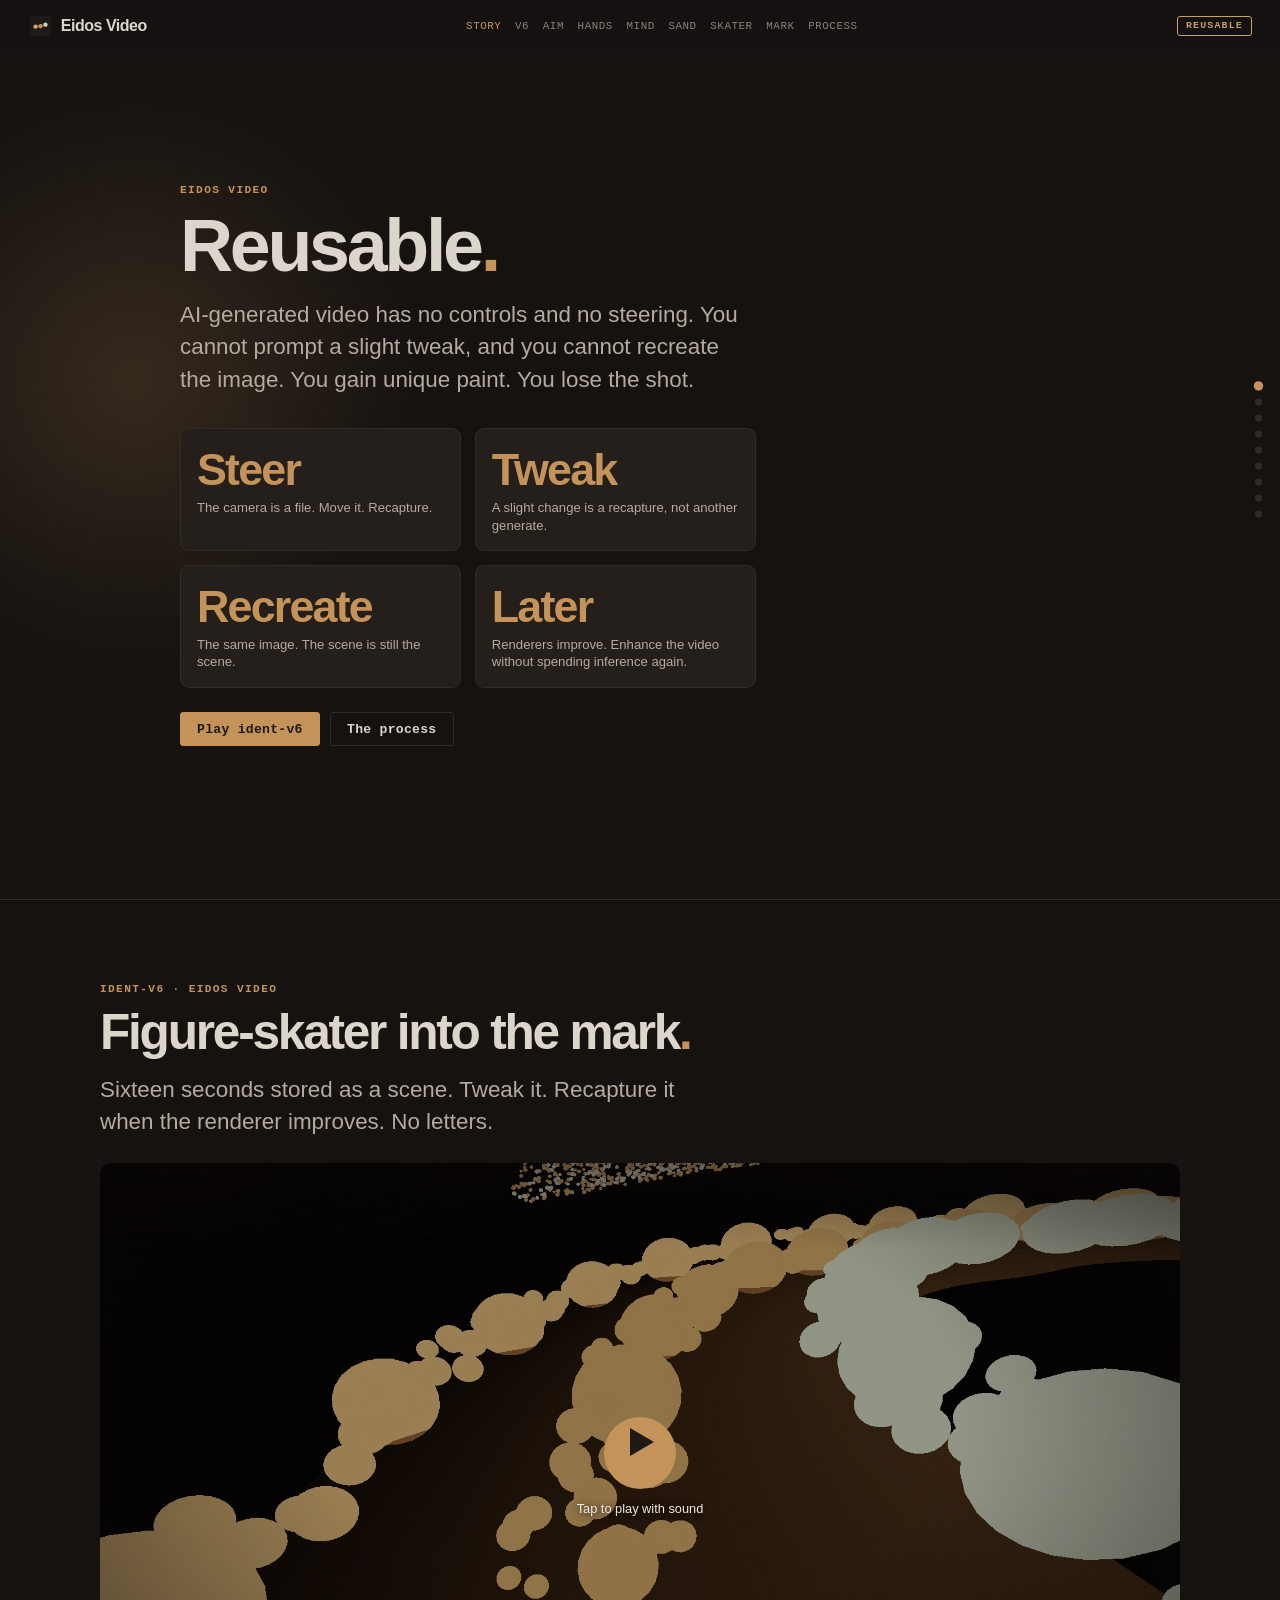
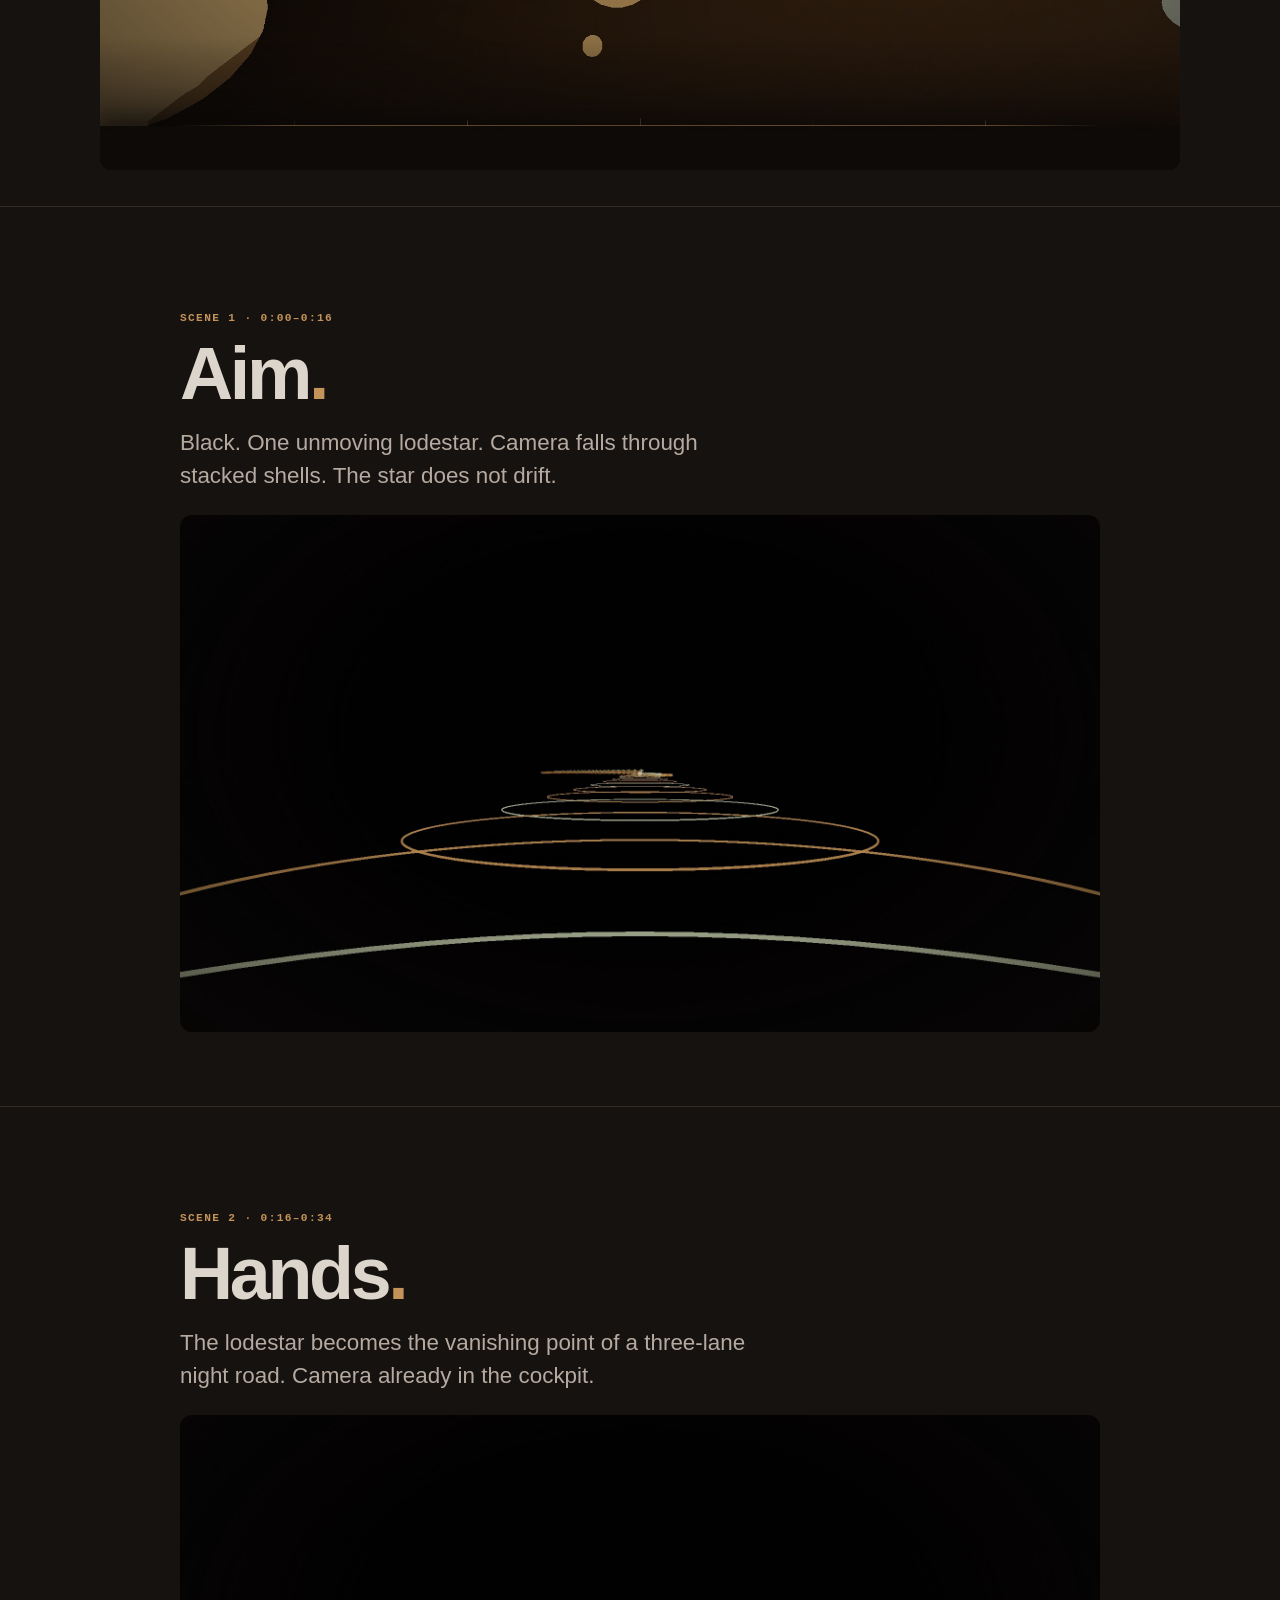
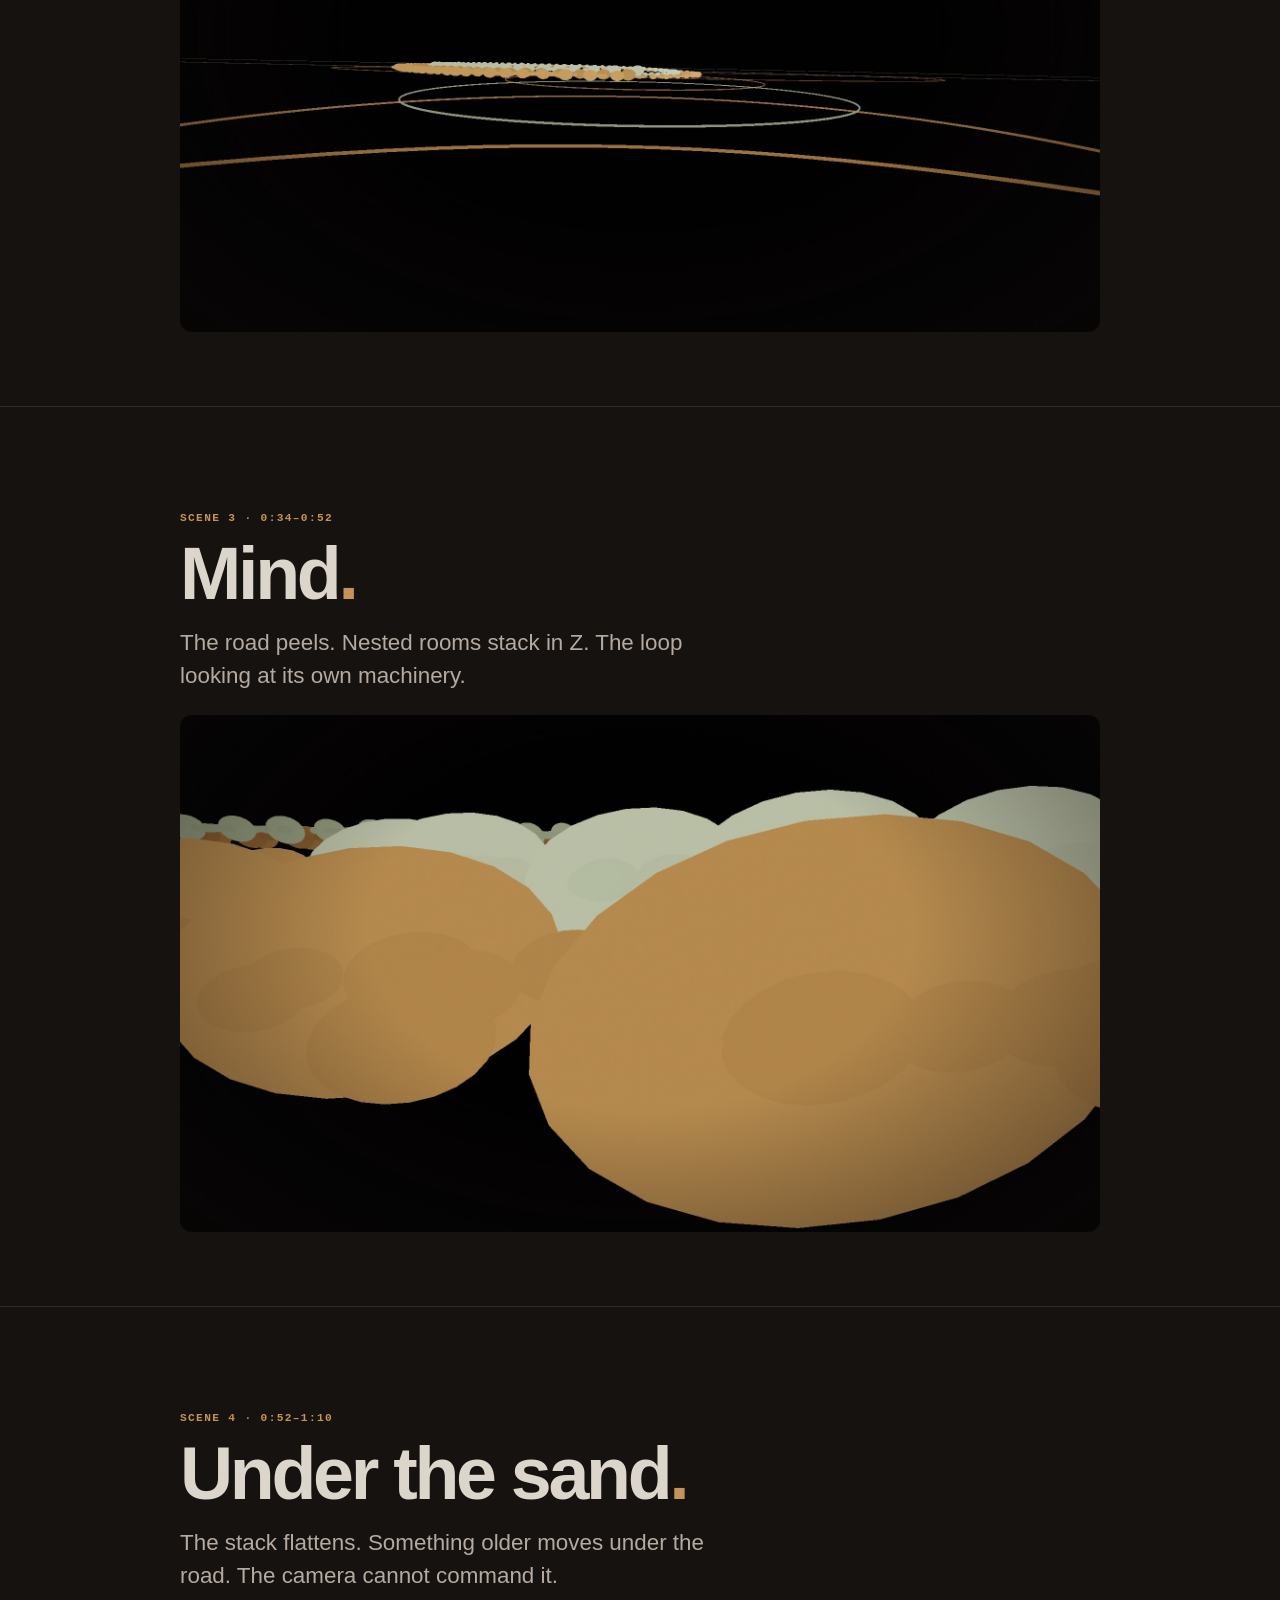
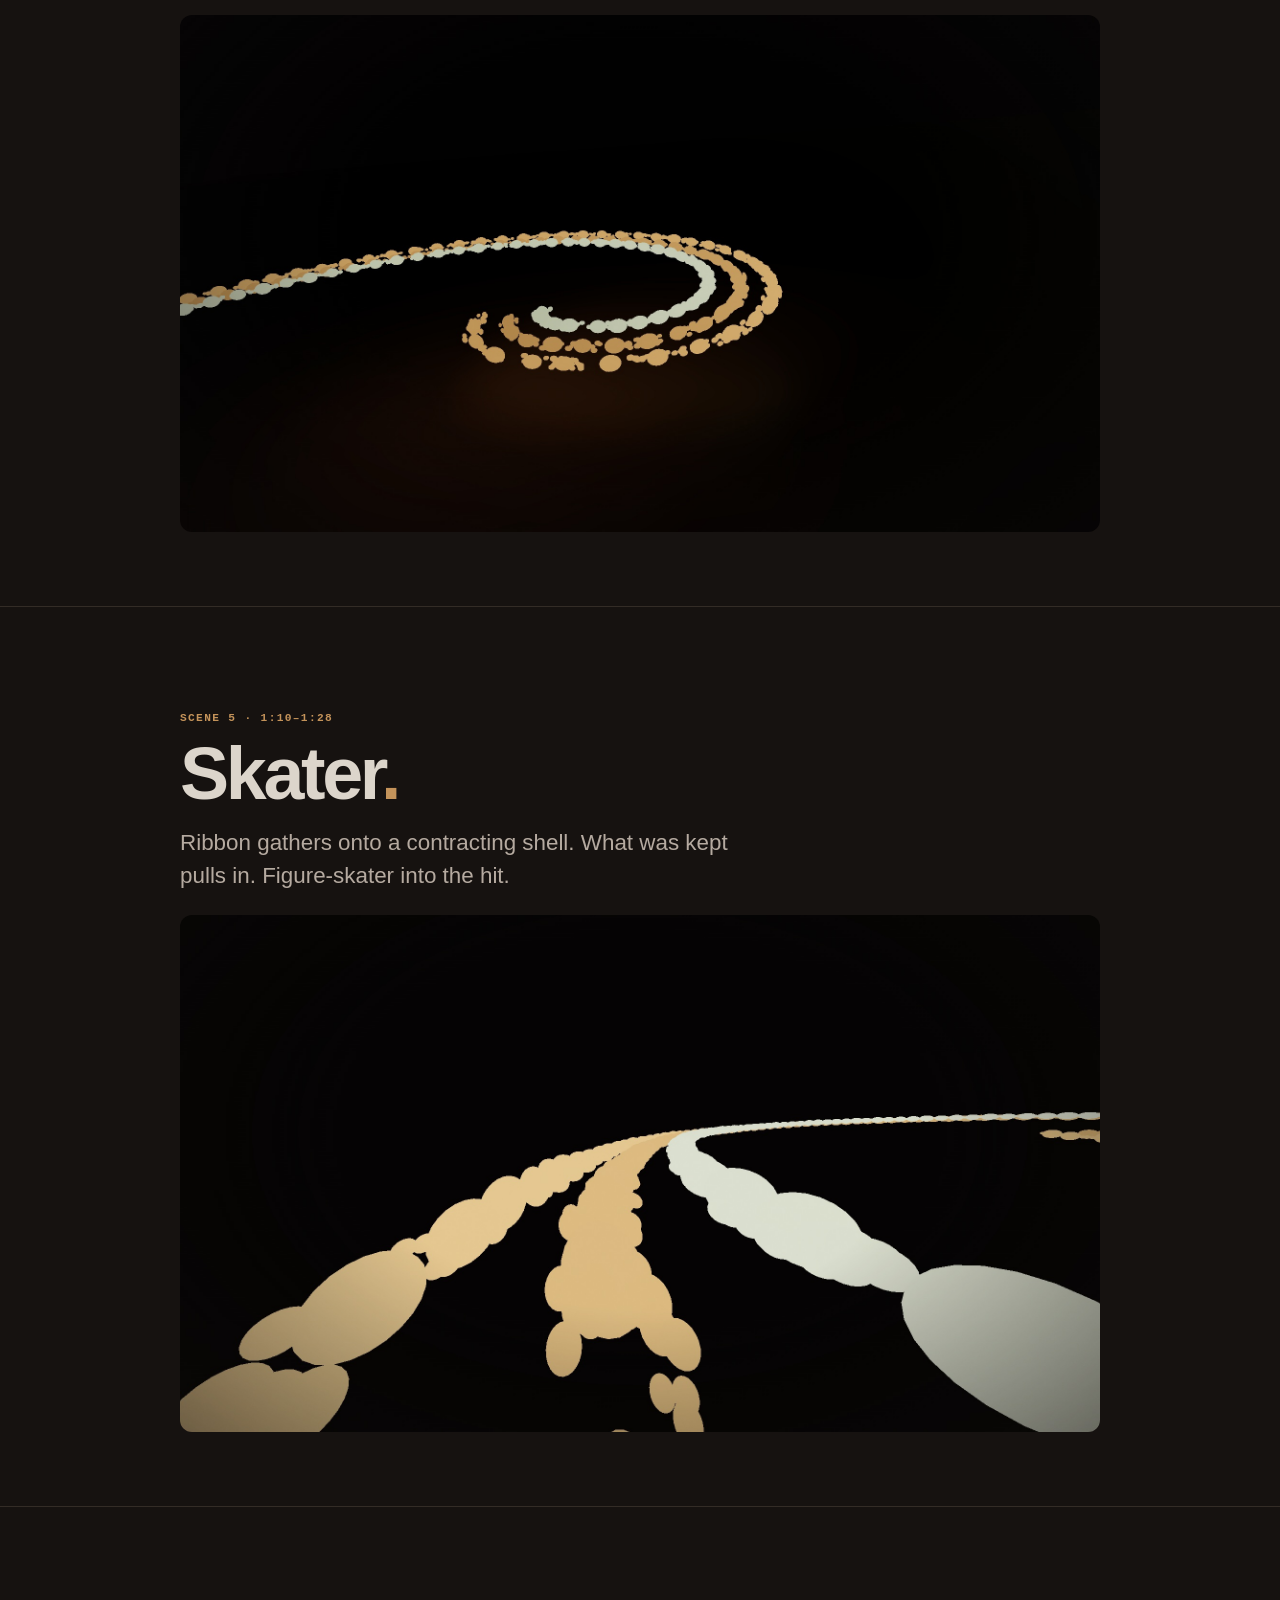
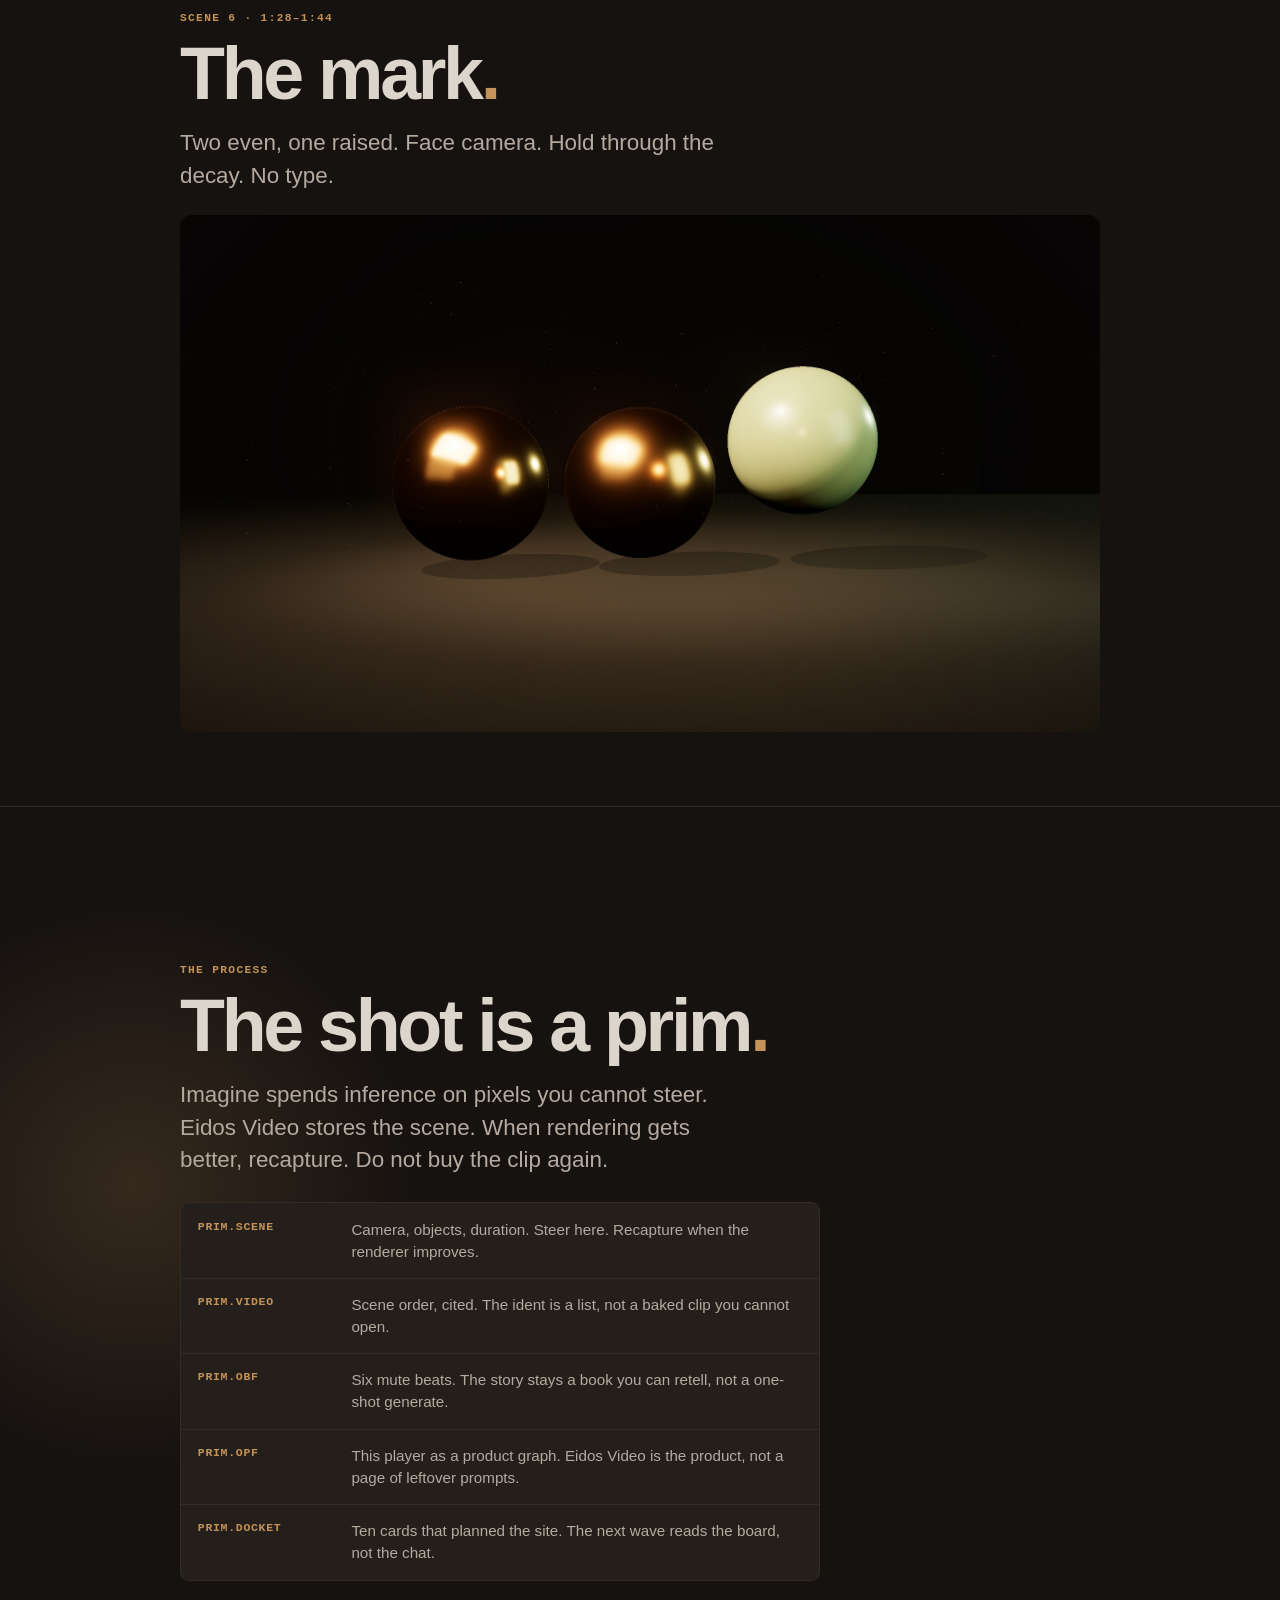
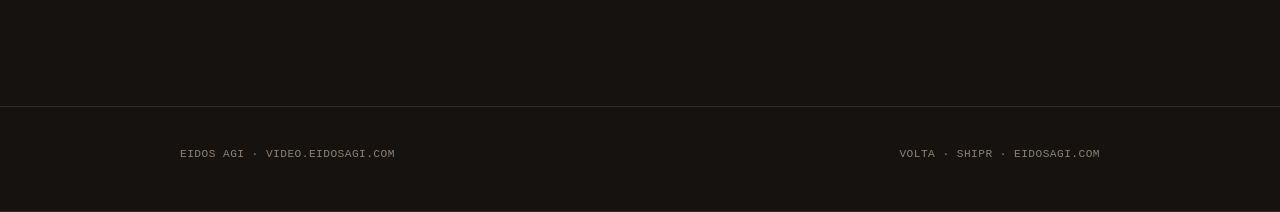
==== commit 5e67fecd: "Tell Eidos Video as reusable scene video, not reprint math. AI clips cannot steer or recapture. Rend" ====
--- a/examples/eidos-ident/site/index.html
+++ b/examples/eidos-ident/site/index.html
@@ -3,8 +3,8 @@
 <head>
   <meta charset="utf-8">
   <meta name="viewport" content="width=device-width, initial-scale=1, viewport-fit=cover">
-  <title>Eidos ident v6</title>
-  <meta name="description" content="Ident-v6 reprints stay cheap because the ident lives in prims, not chat memory or a deck.">
+  <title>Eidos Video</title>
+  <meta name="description" content="Eidos Video is reusable. AI-generated clips have no steering. Recapture the shot later without spending inference again.">
   <meta name="theme-color" content="#161210">
   <meta name="color-scheme" content="dark">
   <meta name="apple-mobile-web-app-capable" content="yes">
@@ -13,7 +13,7 @@
   <link rel="icon" href="./favicon.svg" type="image/svg+xml">
   <link rel="apple-touch-icon" href="./poster-v6.jpg">
   <meta property="og:site_name" content="Eidos AGI">
-  <meta property="og:title" content="Eidos ident v6">
+  <meta property="og:title" content="Eidos Video">
   <meta property="og:type" content="video.other">
   <meta property="og:url" content="https://video.eidosagi.com/">
   <meta property="og:image" content="https://video.eidosagi.com/poster-v6.jpg">
@@ -22,16 +22,16 @@
   <meta name="twitter:card" content="player">
   <link rel="stylesheet" href="./brand.css">
   <link rel="stylesheet" href="./volta.css">
-  <link rel="stylesheet" href="./video.css?v=6">
+  <link rel="stylesheet" href="./video.css?v=7">
 </head>
 <body class="reel">
   <header class="rail" id="rail">
-    <a class="brand" href="#stats">
+    <a class="brand" href="#story">
       <img src="./favicon.svg" width="28" height="28" alt="">
-      <span class="wm">Eidos</span>
+      <span class="wm">Eidos Video</span>
     </a>
     <nav class="rail-links" aria-label="Chapters">
-      <a href="#stats">Stats</a>
+      <a href="#story">Story</a>
       <a href="#v6">v6</a>
       <a href="#s1">Aim</a>
       <a href="#s2">Hands</a>
@@ -39,13 +39,13 @@
       <a href="#s4">Sand</a>
       <a href="#s5">Skater</a>
       <a href="#s6">Mark</a>
-      <a href="#prims">Prims</a>
+      <a href="#prims">Process</a>
     </nav>
-    <span class="stamp">ident v6</span>
+    <span class="stamp">reusable</span>
   </header>
 
   <nav class="dots" aria-label="Section progress">
-    <a href="#stats" data-chapter="stats" title="Stats"></a>
+    <a href="#story" data-chapter="story" title="Story"></a>
     <a href="#v6" data-chapter="v6" title="ident-v6"></a>
     <a href="#s1" data-chapter="s1" title="Aim"></a>
     <a href="#s2" data-chapter="s2" title="Hands"></a>
@@ -53,33 +53,33 @@
     <a href="#s4" data-chapter="s4" title="Sand"></a>
     <a href="#s5" data-chapter="s5" title="Skater"></a>
     <a href="#s6" data-chapter="s6" title="Mark"></a>
-    <a href="#prims" data-chapter="prims" title="Prims"></a>
+    <a href="#prims" data-chapter="prims" title="Process"></a>
   </nav>
 
-  <section class="chapter" id="stats" data-chapter="stats">
+  <section class="chapter" id="story" data-chapter="story">
     <div class="glow" aria-hidden="true"></div>
     <div class="inner">
-      <p class="kicker reveal">Measured on this machine</p>
-      <h1 class="reveal d1">Reprint math<span class="stop">.</span></h1>
-      <p class="lede reveal d2">Same 1080p length versus Grok Imagine 1.5. Recapture is electricity. Imagine is metered video.</p>
+      <p class="kicker reveal">Eidos Video</p>
+      <h1 class="reveal d1">Reusable<span class="stop">.</span></h1>
+      <p class="lede reveal d2">AI-generated video has no controls and no steering. You cannot prompt a slight tweak, and you cannot recreate the image. You gain unique paint. You lose the shot.</p>
       <div class="stats reveal d3">
-        <div class="stat"><span class="n">160,000×</span><span class="l">cheaper — 20 reprints of the 104s anthem vs Imagine 1080p</span></div>
-        <div class="stat"><span class="n">10×</span><span class="l">faster sequential retakes of the 16s ident</span></div>
-        <div class="stat"><span class="n">$0.0005</span><span class="l">to recapture the same scene. A Grok replan is about a dollar.</span></div>
+        <div class="stat"><span class="n">Steer</span><span class="l">The camera is a file. Move it. Recapture.</span></div>
+        <div class="stat"><span class="n">Tweak</span><span class="l">A slight change is a recapture, not another generate.</span></div>
+        <div class="stat"><span class="n">Recreate</span><span class="l">The same image. The scene is still the scene.</span></div>
+        <div class="stat"><span class="n">Later</span><span class="l">Renderers improve. Enhance the video without spending inference again.</span></div>
       </div>
       <div class="cta-row reveal d3">
         <a class="btn btn-primary" href="#v6">Play ident-v6</a>
-        <a class="btn btn-ghost" href="#s1">Scenes</a>
-        <a class="btn btn-ghost" href="#prims">Why prims</a>
+        <a class="btn btn-ghost" href="#prims">The process</a>
       </div>
     </div>
   </section>
 
   <section class="chapter film" id="v6" data-chapter="v6">
     <div class="inner">
-      <p class="kicker reveal">ident-v6</p>
+      <p class="kicker reveal">ident-v6 · Eidos Video</p>
       <h2 class="reveal d1">Figure-skater into the mark<span class="stop">.</span></h2>
-      <p class="lede reveal d2">Sixteen seconds. ω grows as radius falls. No letters.</p>
+      <p class="lede reveal d2">Sixteen seconds stored as a scene. Tweak it. Recapture it when the renderer improves. No letters.</p>
       <div class="stage reveal d3">
         <video id="ident" playsinline webkit-playsinline preload="metadata" poster="./poster-v6.jpg?v=2" width="1920" height="1080">
           <source src="./ident-v6.mp4?v=2" type="video/mp4">
@@ -144,25 +144,25 @@
   <section class="chapter" id="prims" data-chapter="prims">
     <div class="glow" aria-hidden="true"></div>
     <div class="inner">
-      <p class="kicker reveal">Why the reprints stay cheap</p>
-      <h2 class="reveal d1">It stayed on disk<span class="stop">.</span></h2>
-      <p class="lede reveal d2">Session memory dies with the pane. A deck still makes the next agent reconstruct the work. These five prims stayed files, so a retake opened a file instead of a thread.</p>
+      <p class="kicker reveal">The process</p>
+      <h2 class="reveal d1">The shot is a prim<span class="stop">.</span></h2>
+      <p class="lede reveal d2">Imagine spends inference on pixels you cannot steer. Eidos Video stores the scene. When rendering gets better, recapture. Do not buy the clip again.</p>
       <div class="prims reveal d3">
         <div class="prim">
           <a class="who" href="https://github.com/eidos-agi/prim.scene">prim.scene</a>
-          <p class="why">Camera, objects, duration. The next retake opens this file.</p>
+          <p class="why">Camera, objects, duration. Steer here. Recapture when the renderer improves.</p>
         </div>
         <div class="prim">
           <a class="who" href="https://github.com/eidos-agi/prim.video">prim.video</a>
-          <p class="why">Scene order, cited. Not a timeline buried in a project the next agent cannot open.</p>
+          <p class="why">Scene order, cited. The ident is a list, not a baked clip you cannot open.</p>
         </div>
         <div class="prim">
           <span class="who">prim.obf</span>
-          <p class="why">Six mute beats. The story is not a treatment PDF someone has to scrape.</p>
+          <p class="why">Six mute beats. The story stays a book you can retell, not a one-shot generate.</p>
         </div>
         <div class="prim">
           <a class="who" href="https://github.com/eidos-agi/prim.opf">prim.opf</a>
-          <p class="why">This player as a product graph. The next edit opens the graph, not a drifted page.</p>
+          <p class="why">This player as a product graph. Eidos Video is the product, not a page of leftover prompts.</p>
         </div>
         <div class="prim">
           <a class="who" href="https://github.com/eidos-agi/prim.docket">prim.docket</a>
--- a/examples/eidos-ident/site/video.css
+++ b/examples/eidos-ident/site/video.css
@@ -5,10 +5,10 @@
 .chapter.film h2 { font-size: clamp(1.7rem, 4.6vw, 3.1rem); max-width: 22ch; }
 .stats {
   display: grid;
-  grid-template-columns: repeat(3, 1fr);
+  grid-template-columns: repeat(2, 1fr);
   gap: 0.85rem;
   margin-top: 2rem;
-  max-width: 42rem;
+  max-width: 36rem;
 }
 @media (max-width: 720px) {
   .stats { grid-template-columns: 1fr; }
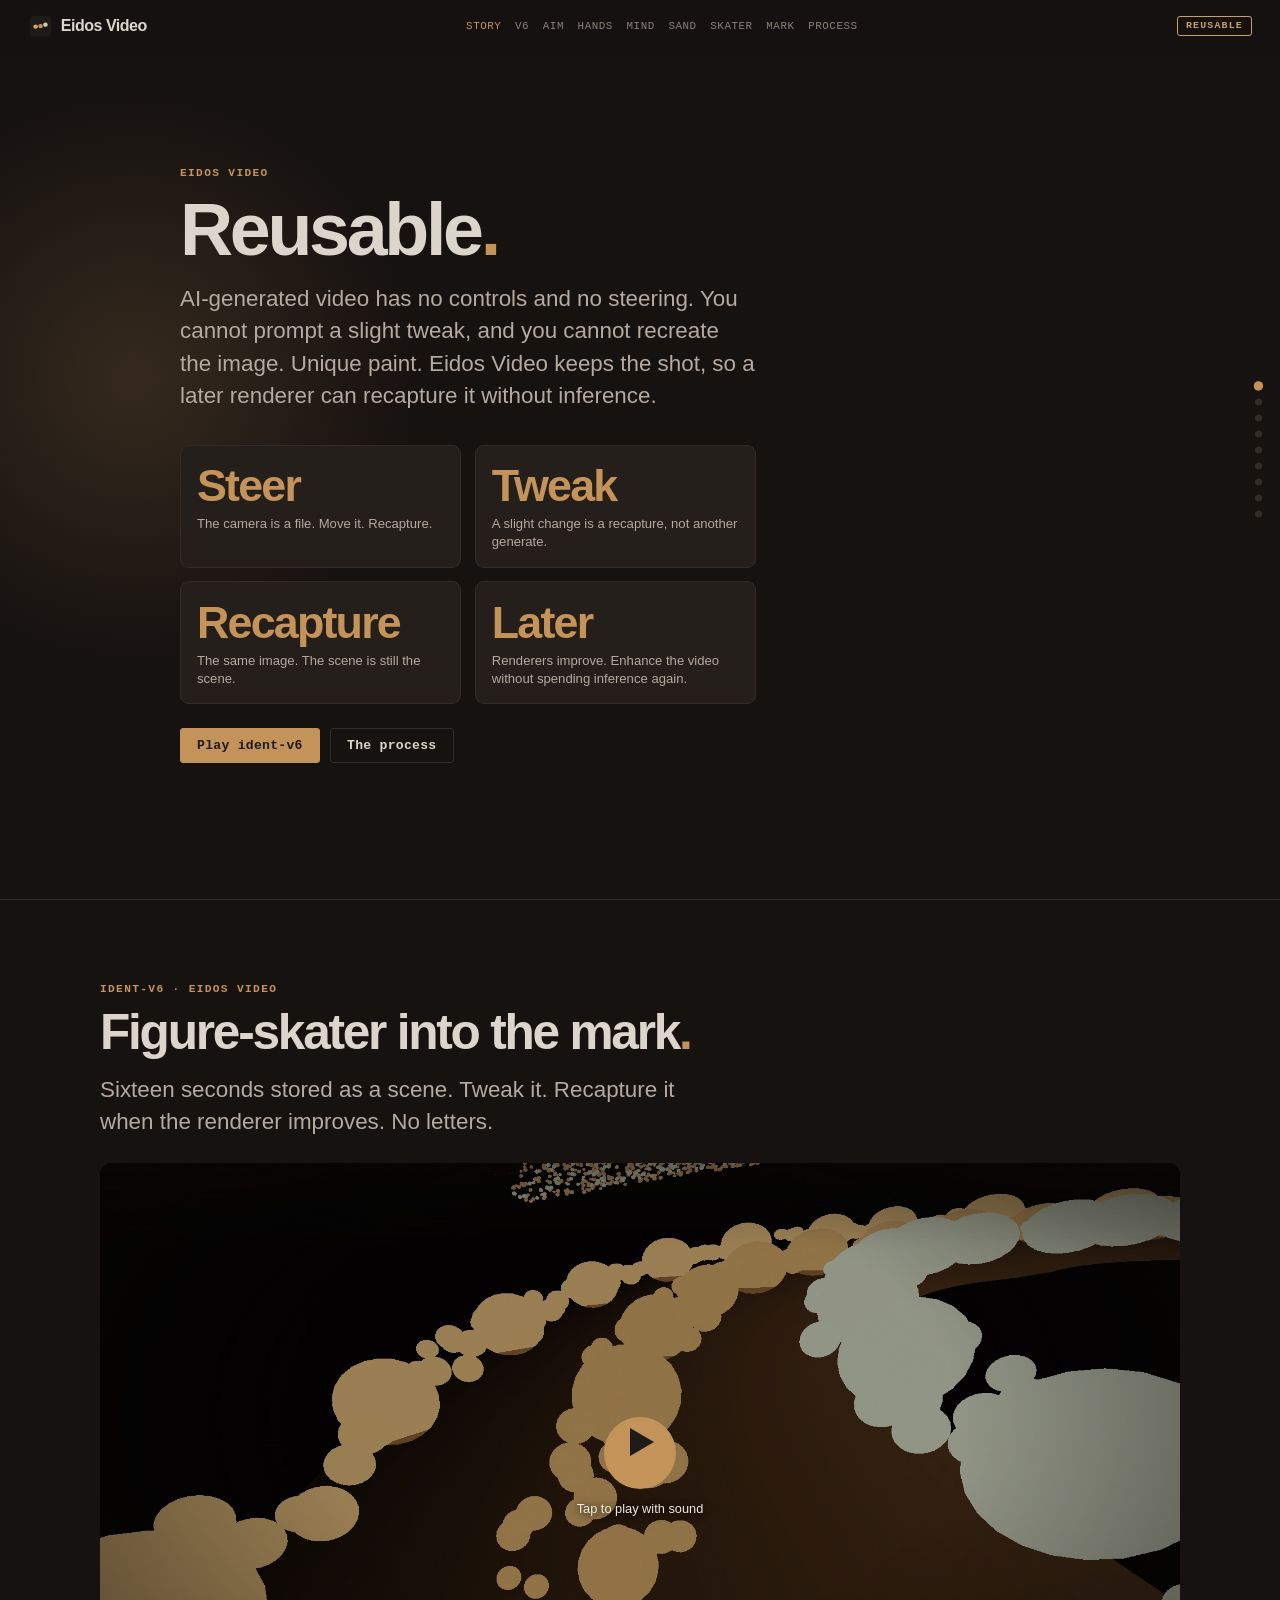
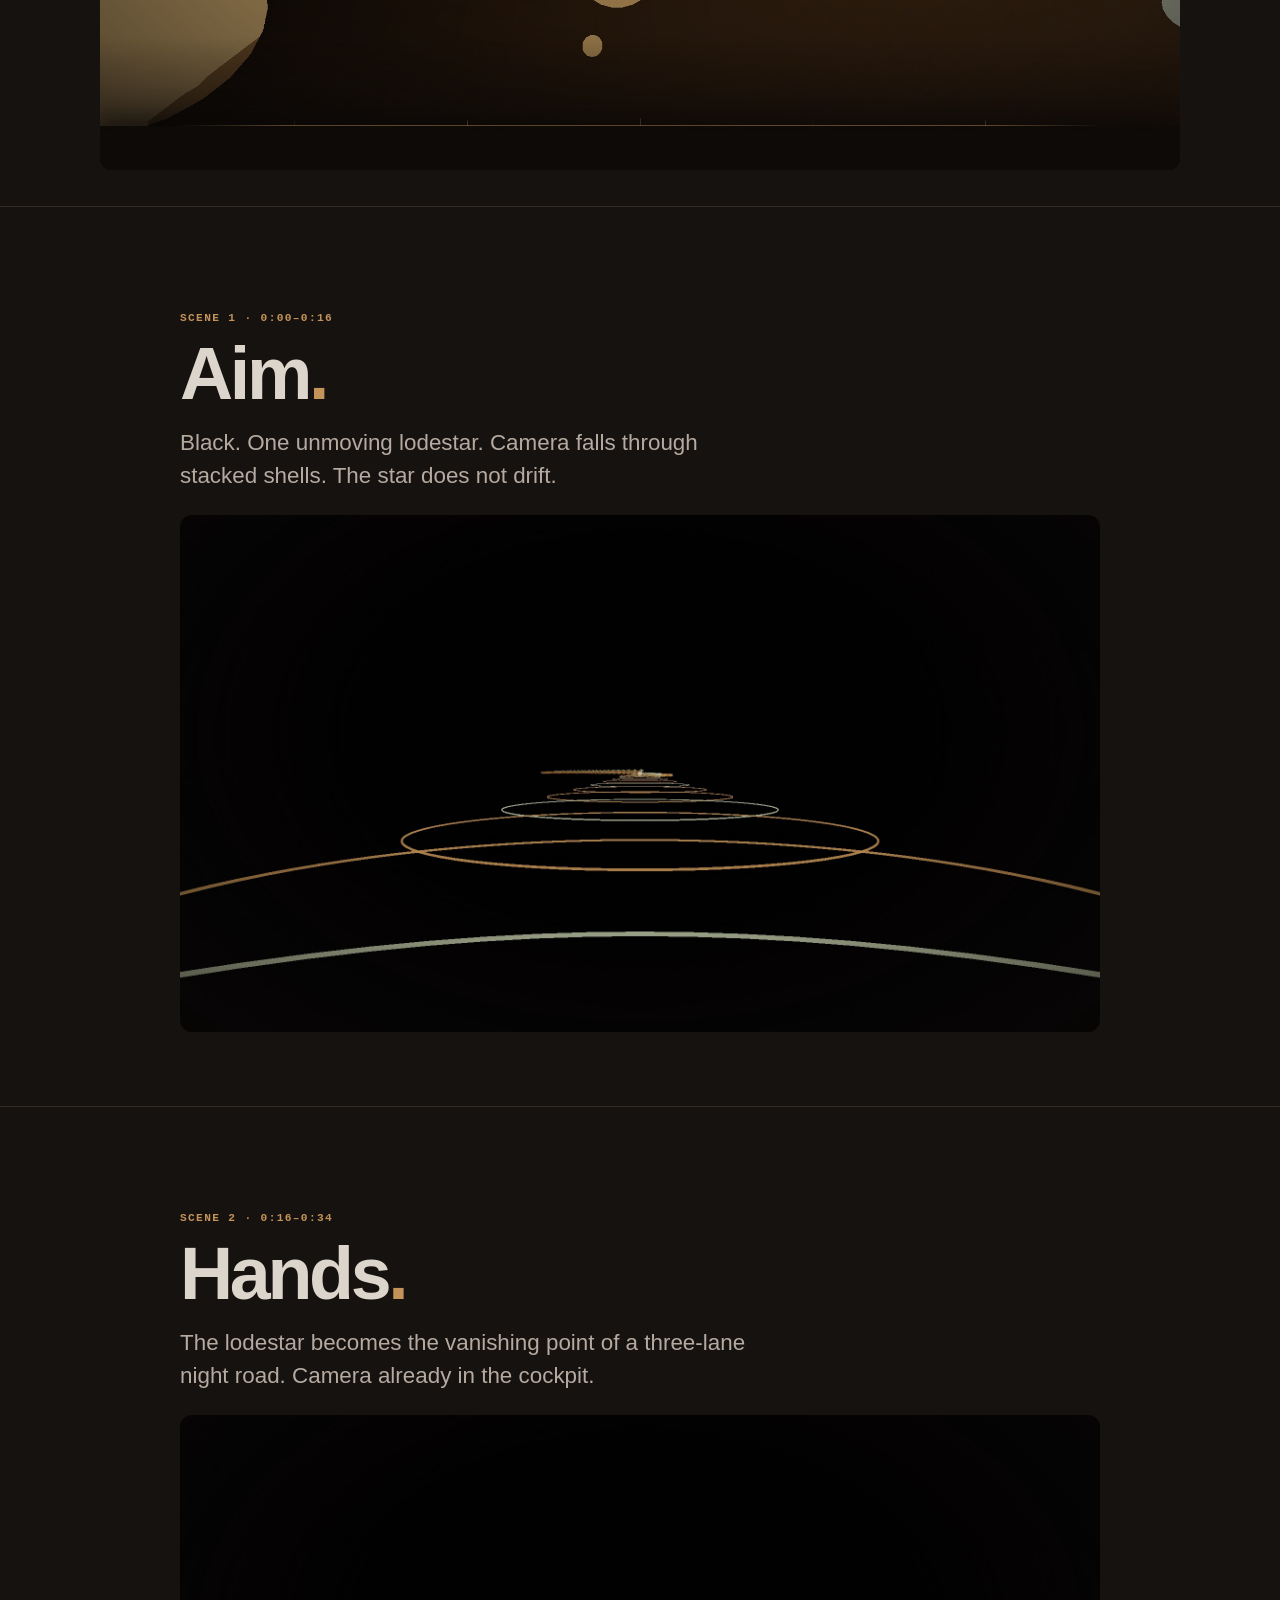
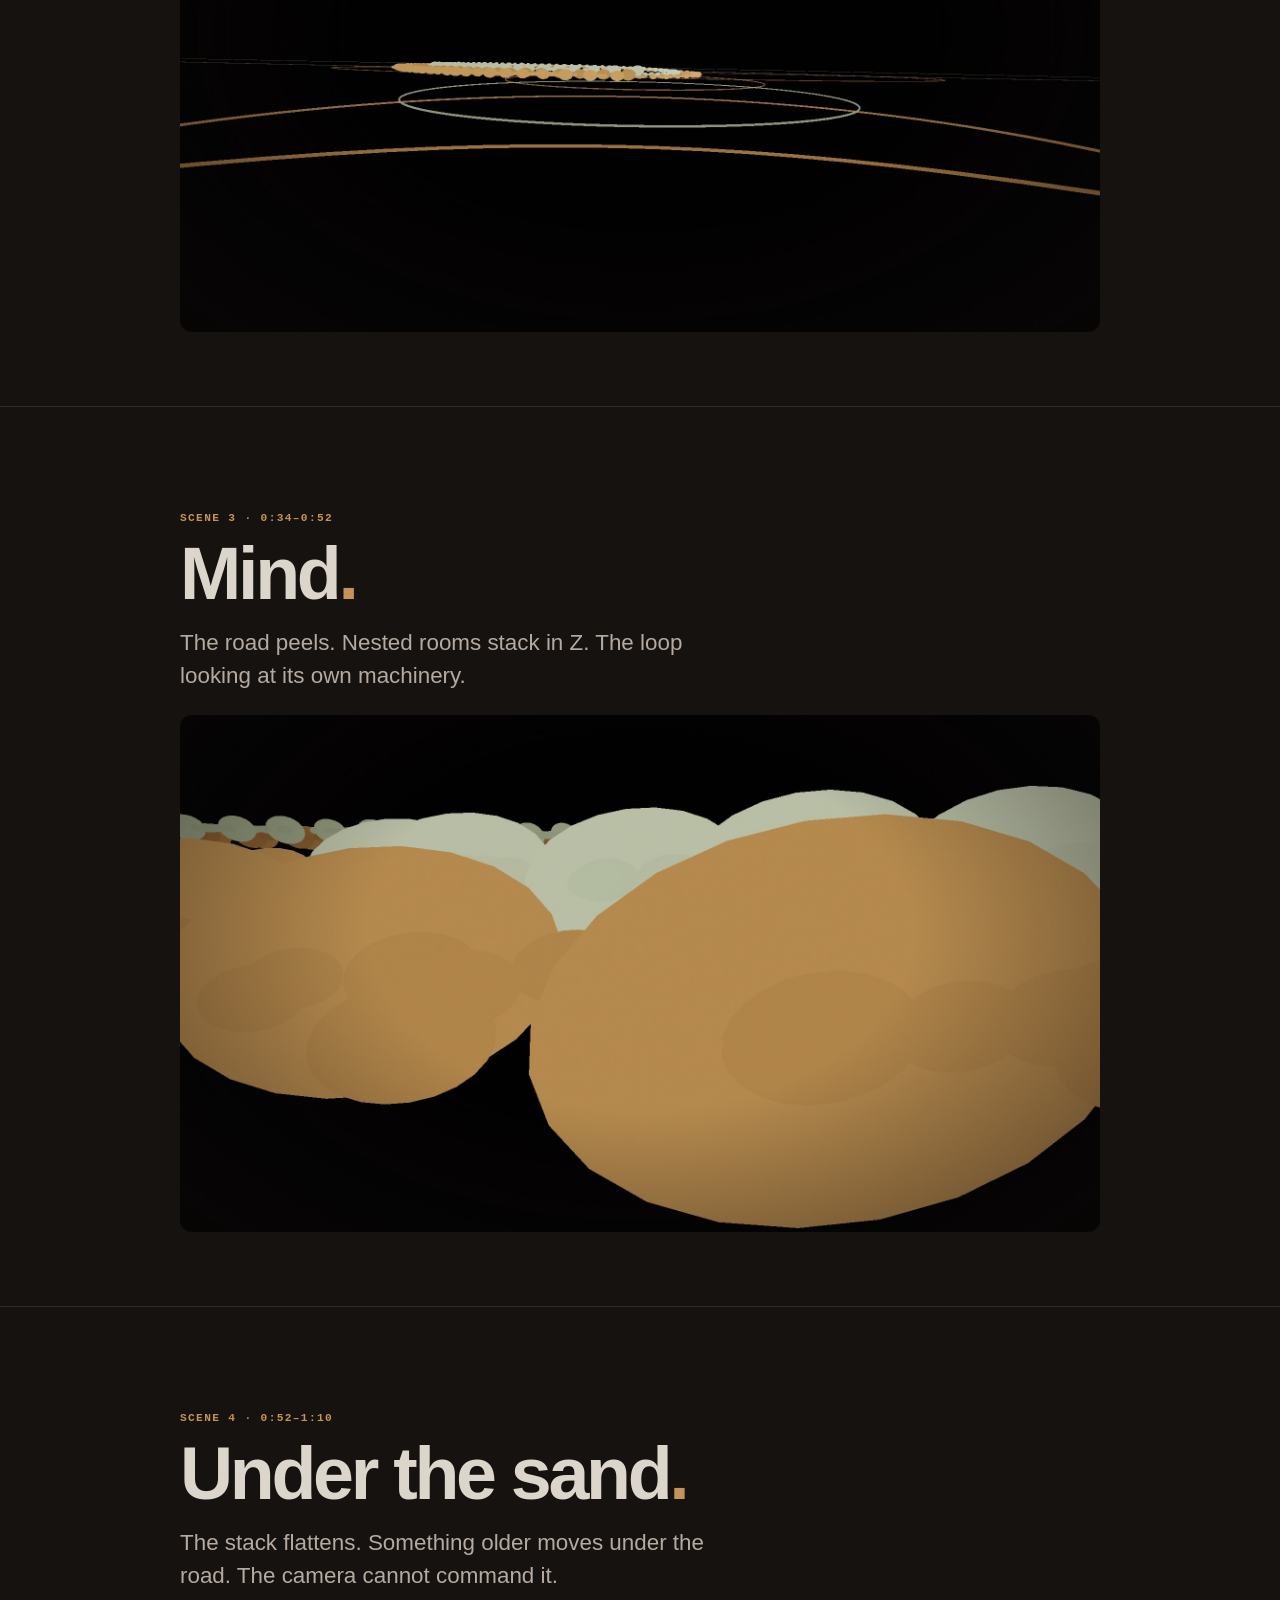
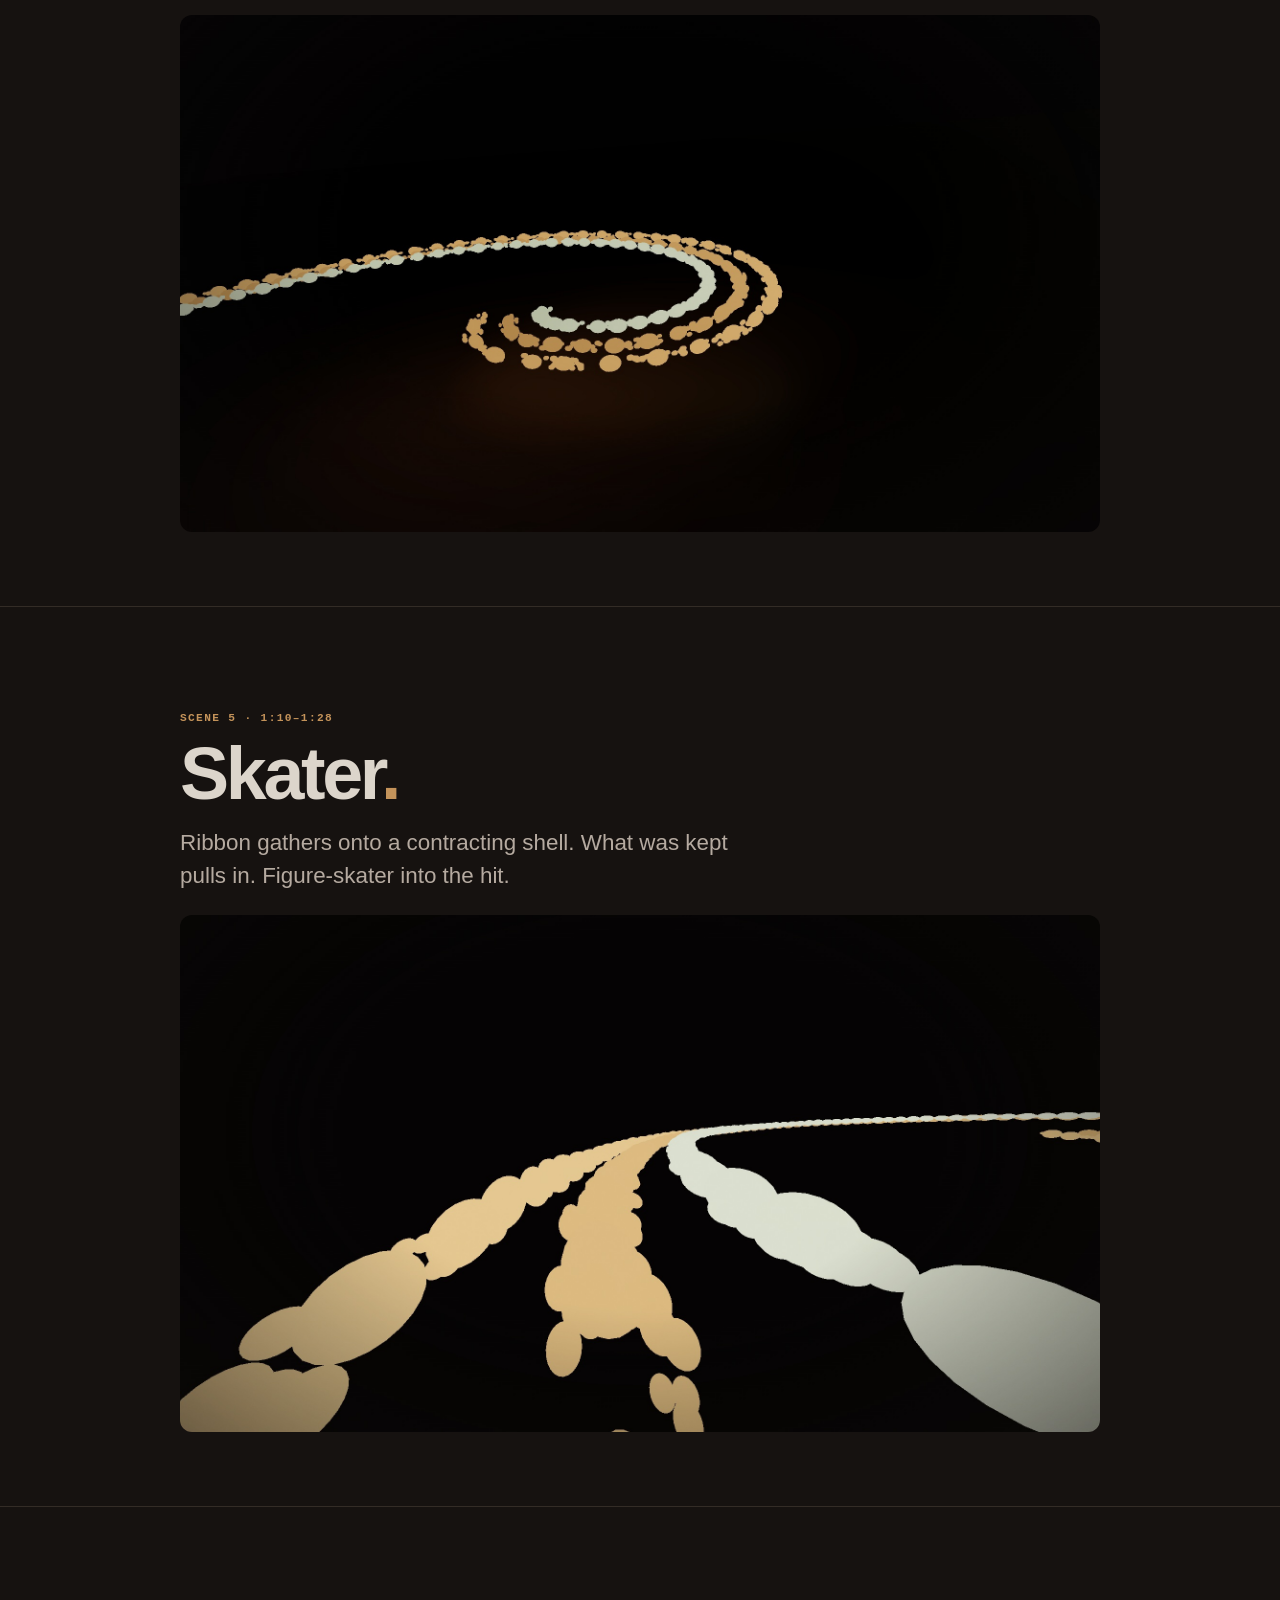
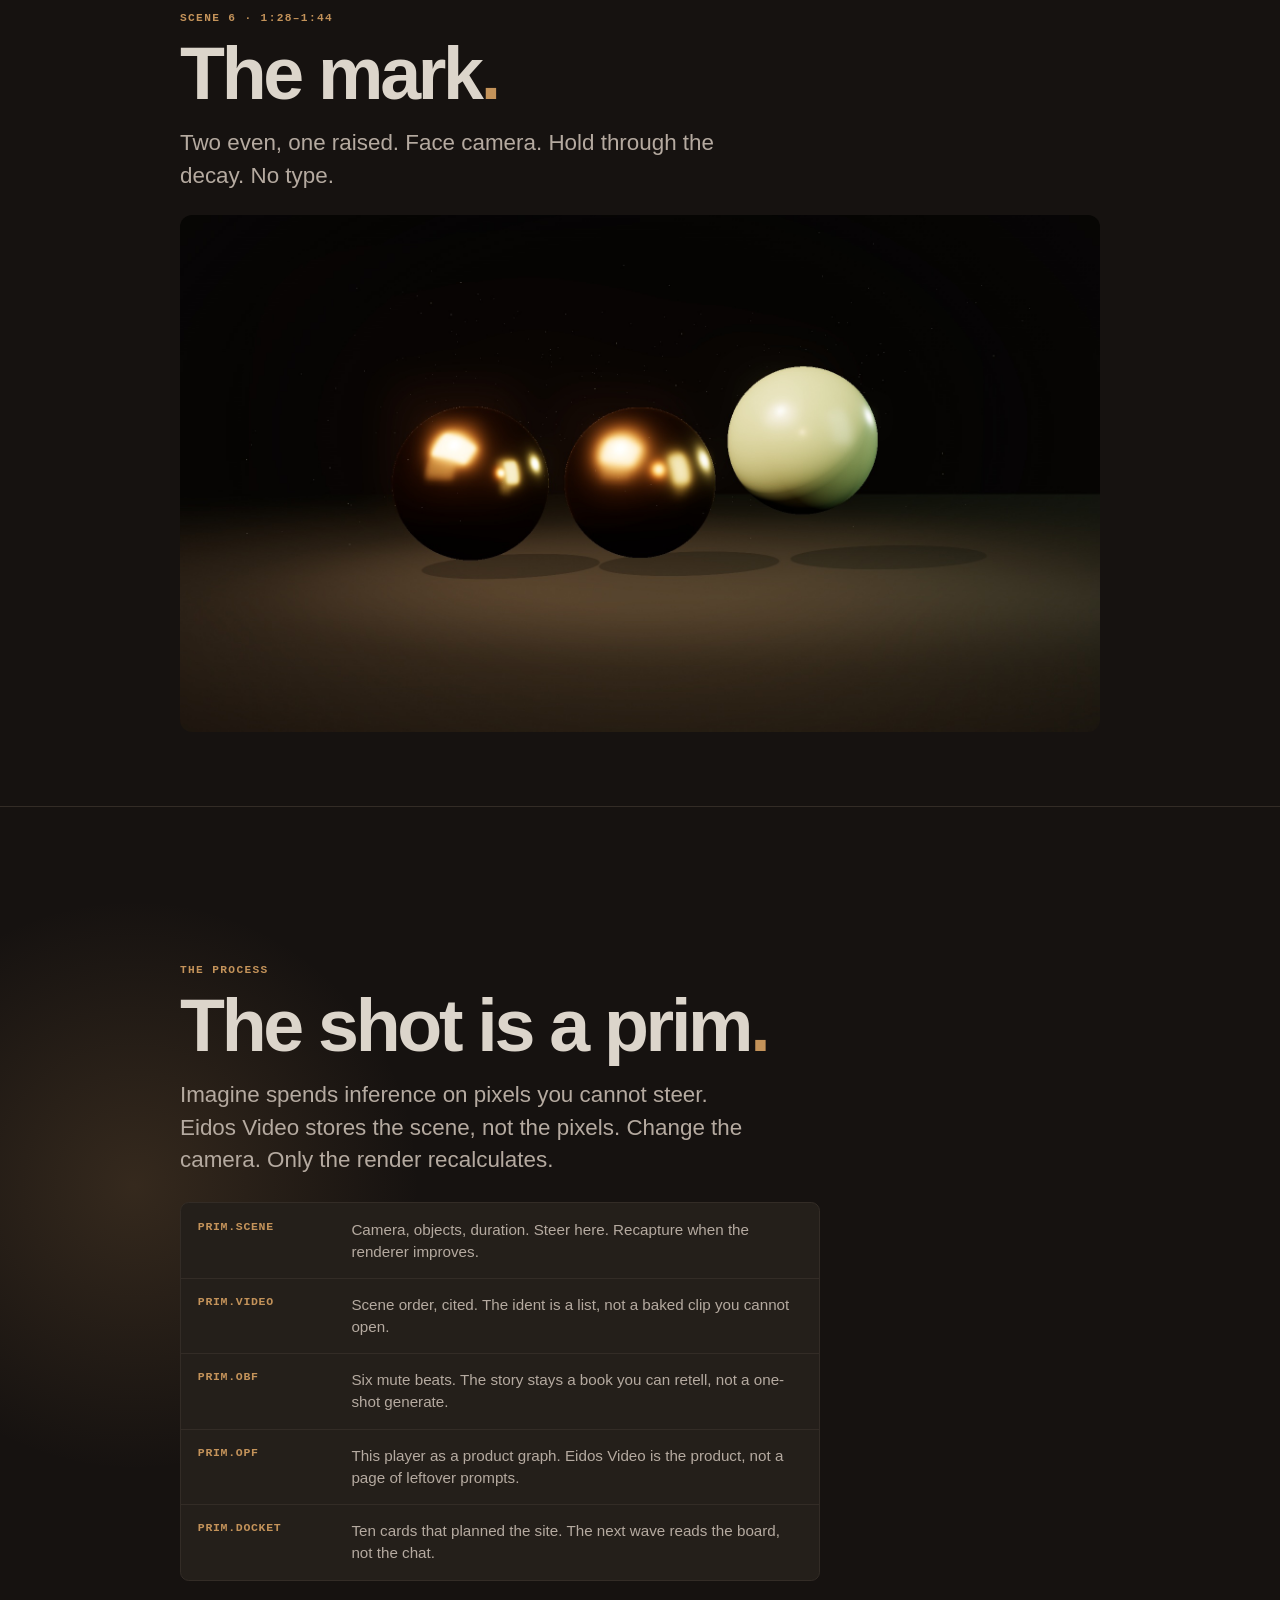
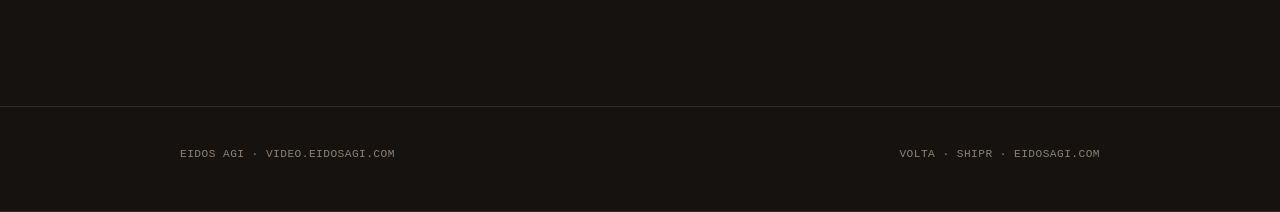
==== commit 96632297: "Land the Eidos Video lede on recapture, not on losing the shot." ====
--- a/examples/eidos-ident/site/index.html
+++ b/examples/eidos-ident/site/index.html
@@ -61,11 +61,11 @@
     <div class="inner">
       <p class="kicker reveal">Eidos Video</p>
       <h1 class="reveal d1">Reusable<span class="stop">.</span></h1>
-      <p class="lede reveal d2">AI-generated video has no controls and no steering. You cannot prompt a slight tweak, and you cannot recreate the image. You gain unique paint. You lose the shot.</p>
+      <p class="lede reveal d2">AI-generated video has no controls and no steering. You cannot prompt a slight tweak, and you cannot recreate the image. Unique paint. Eidos Video keeps the shot, so a later renderer can recapture it without inference.</p>
       <div class="stats reveal d3">
         <div class="stat"><span class="n">Steer</span><span class="l">The camera is a file. Move it. Recapture.</span></div>
         <div class="stat"><span class="n">Tweak</span><span class="l">A slight change is a recapture, not another generate.</span></div>
-        <div class="stat"><span class="n">Recreate</span><span class="l">The same image. The scene is still the scene.</span></div>
+        <div class="stat"><span class="n">Recapture</span><span class="l">The same image. The scene is still the scene.</span></div>
         <div class="stat"><span class="n">Later</span><span class="l">Renderers improve. Enhance the video without spending inference again.</span></div>
       </div>
       <div class="cta-row reveal d3">
@@ -146,7 +146,7 @@
     <div class="inner">
       <p class="kicker reveal">The process</p>
       <h2 class="reveal d1">The shot is a prim<span class="stop">.</span></h2>
-      <p class="lede reveal d2">Imagine spends inference on pixels you cannot steer. Eidos Video stores the scene. When rendering gets better, recapture. Do not buy the clip again.</p>
+      <p class="lede reveal d2">Imagine spends inference on pixels you cannot steer. Eidos Video stores the scene, not the pixels. Change the camera. Only the render recalculates.</p>
       <div class="prims reveal d3">
         <div class="prim">
           <a class="who" href="https://github.com/eidos-agi/prim.scene">prim.scene</a>
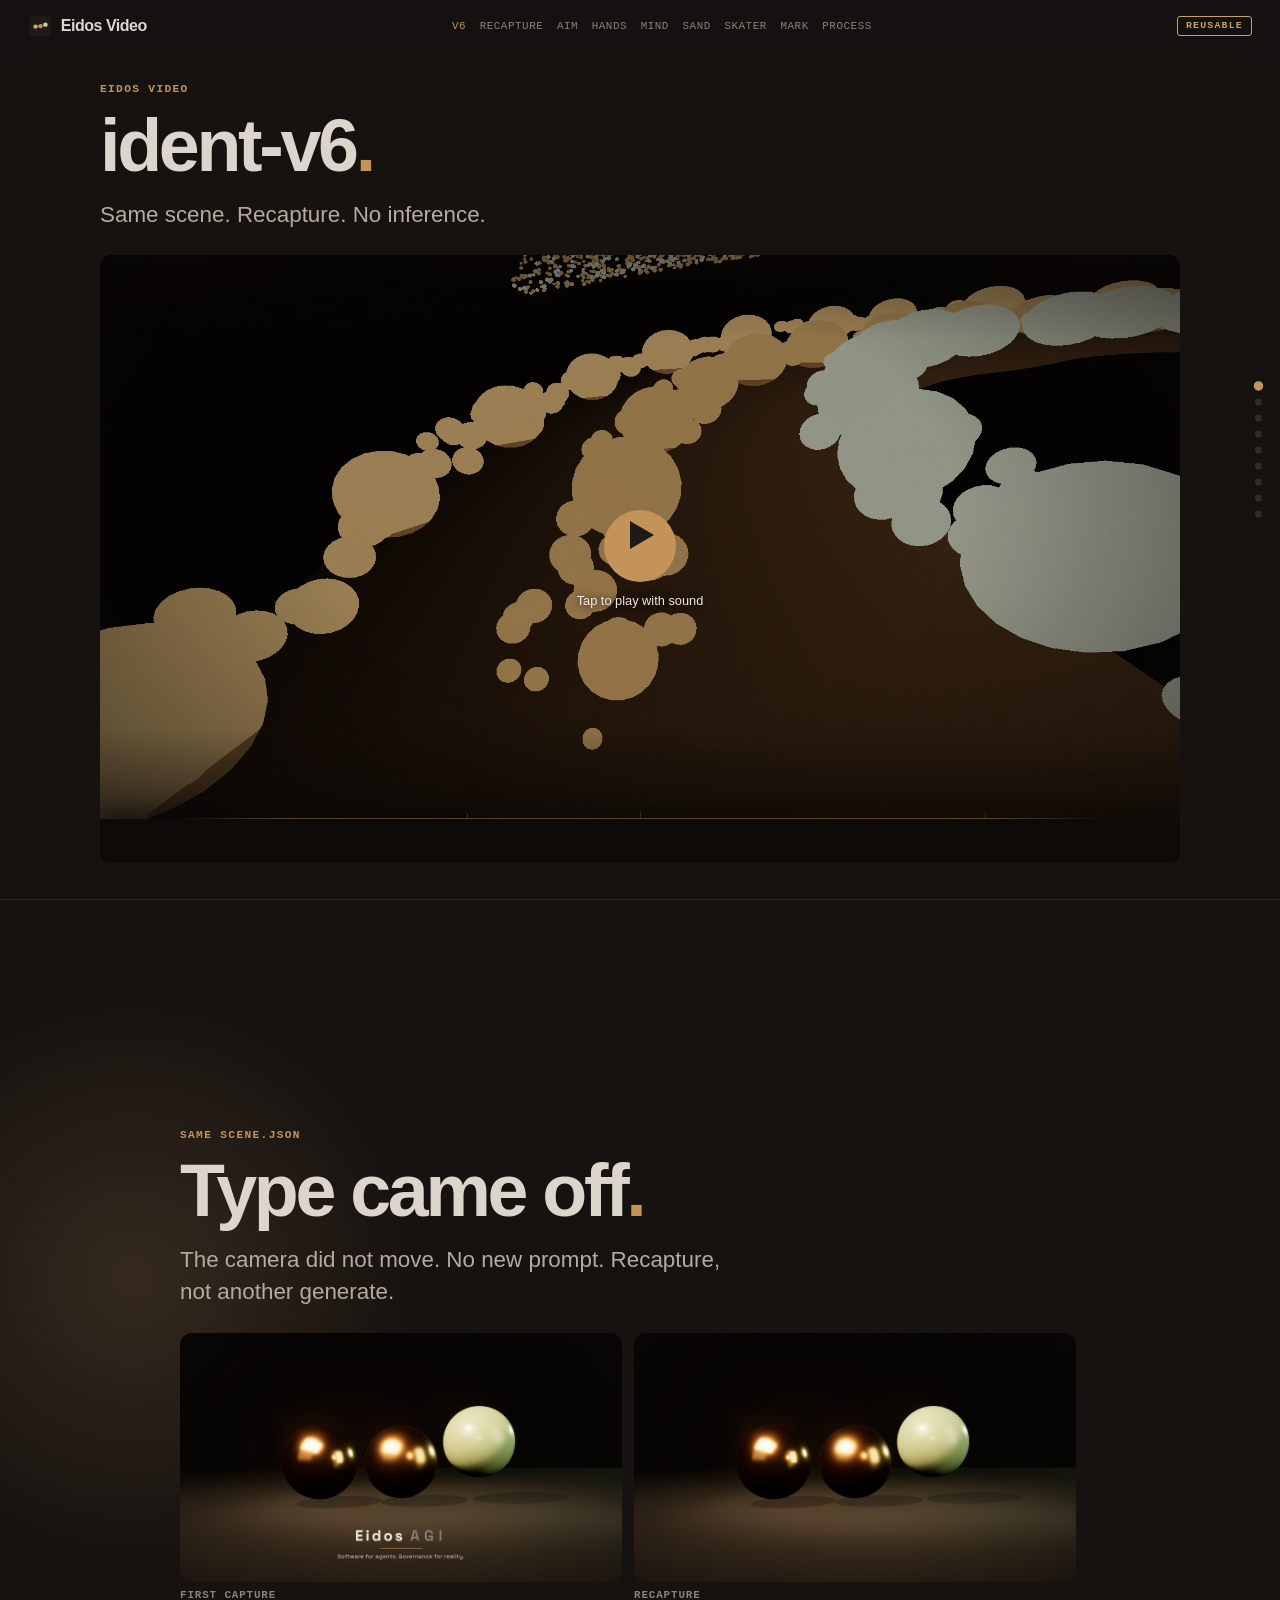
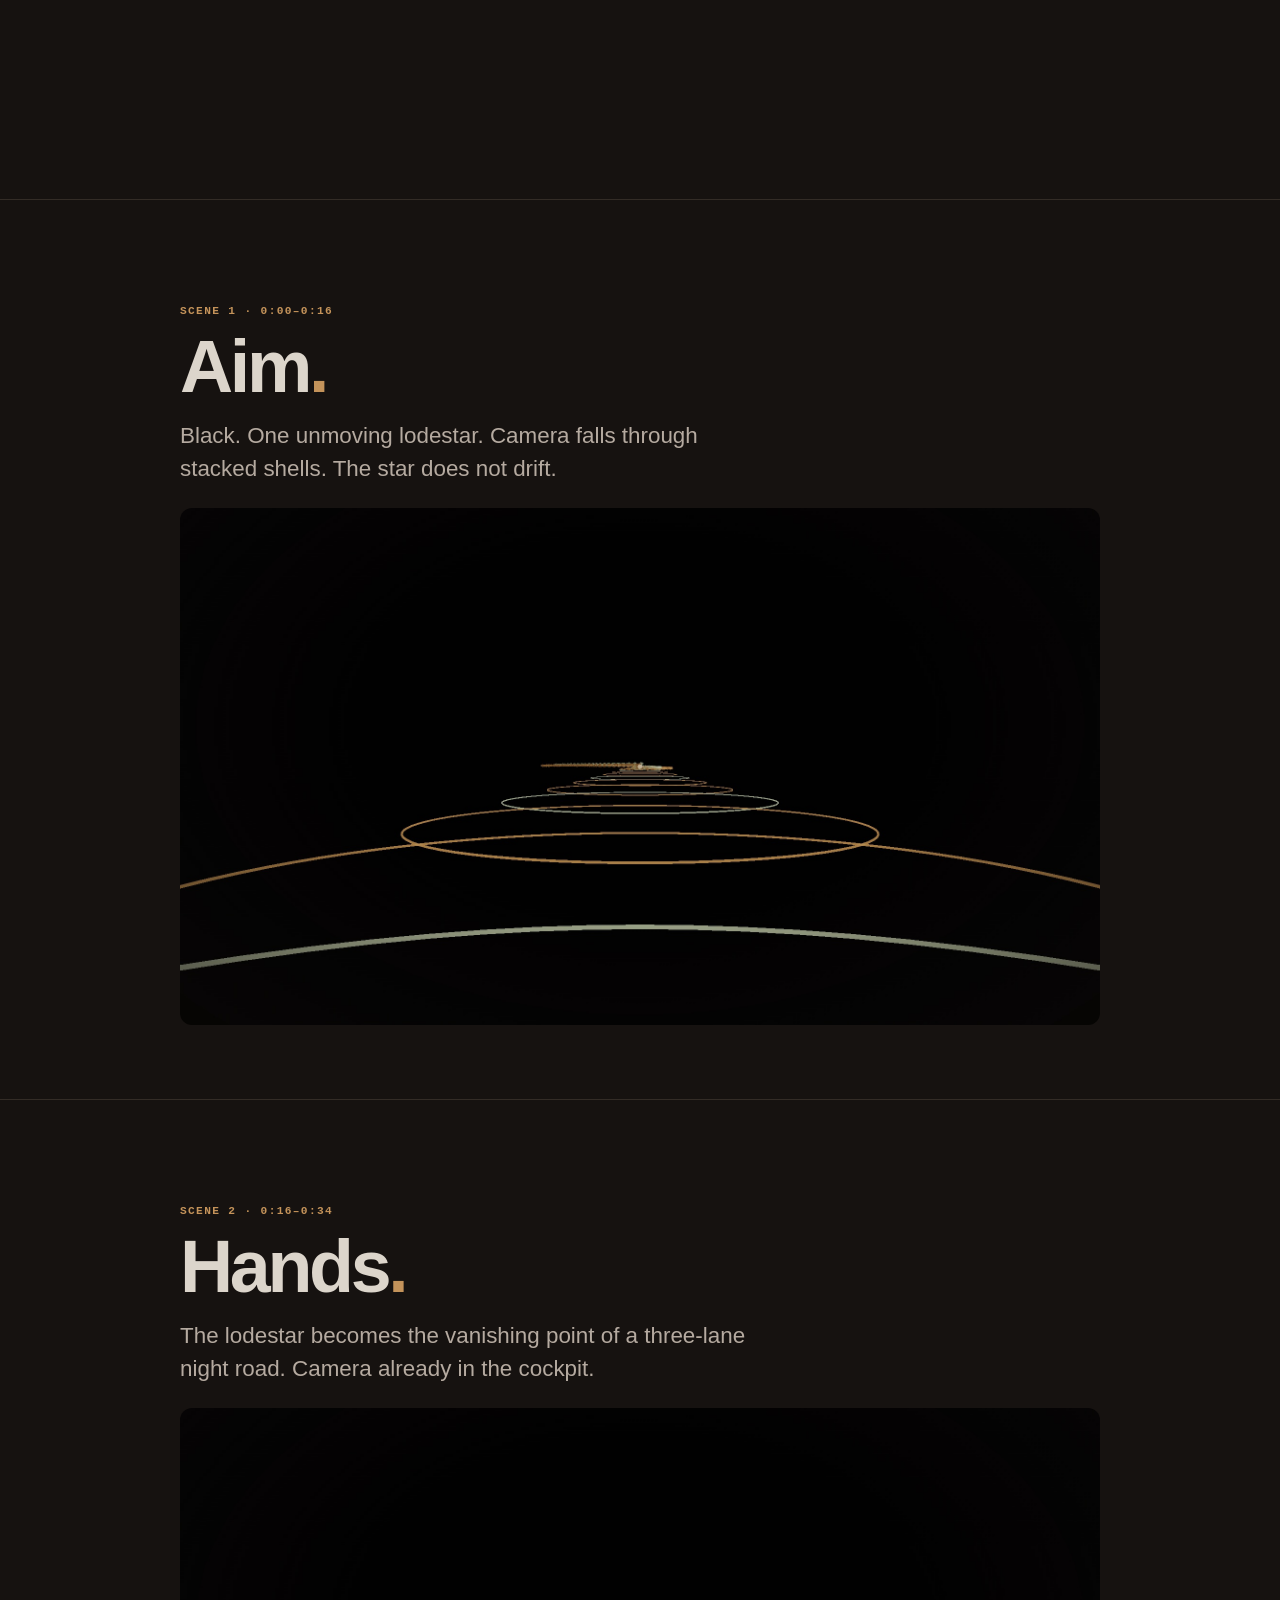
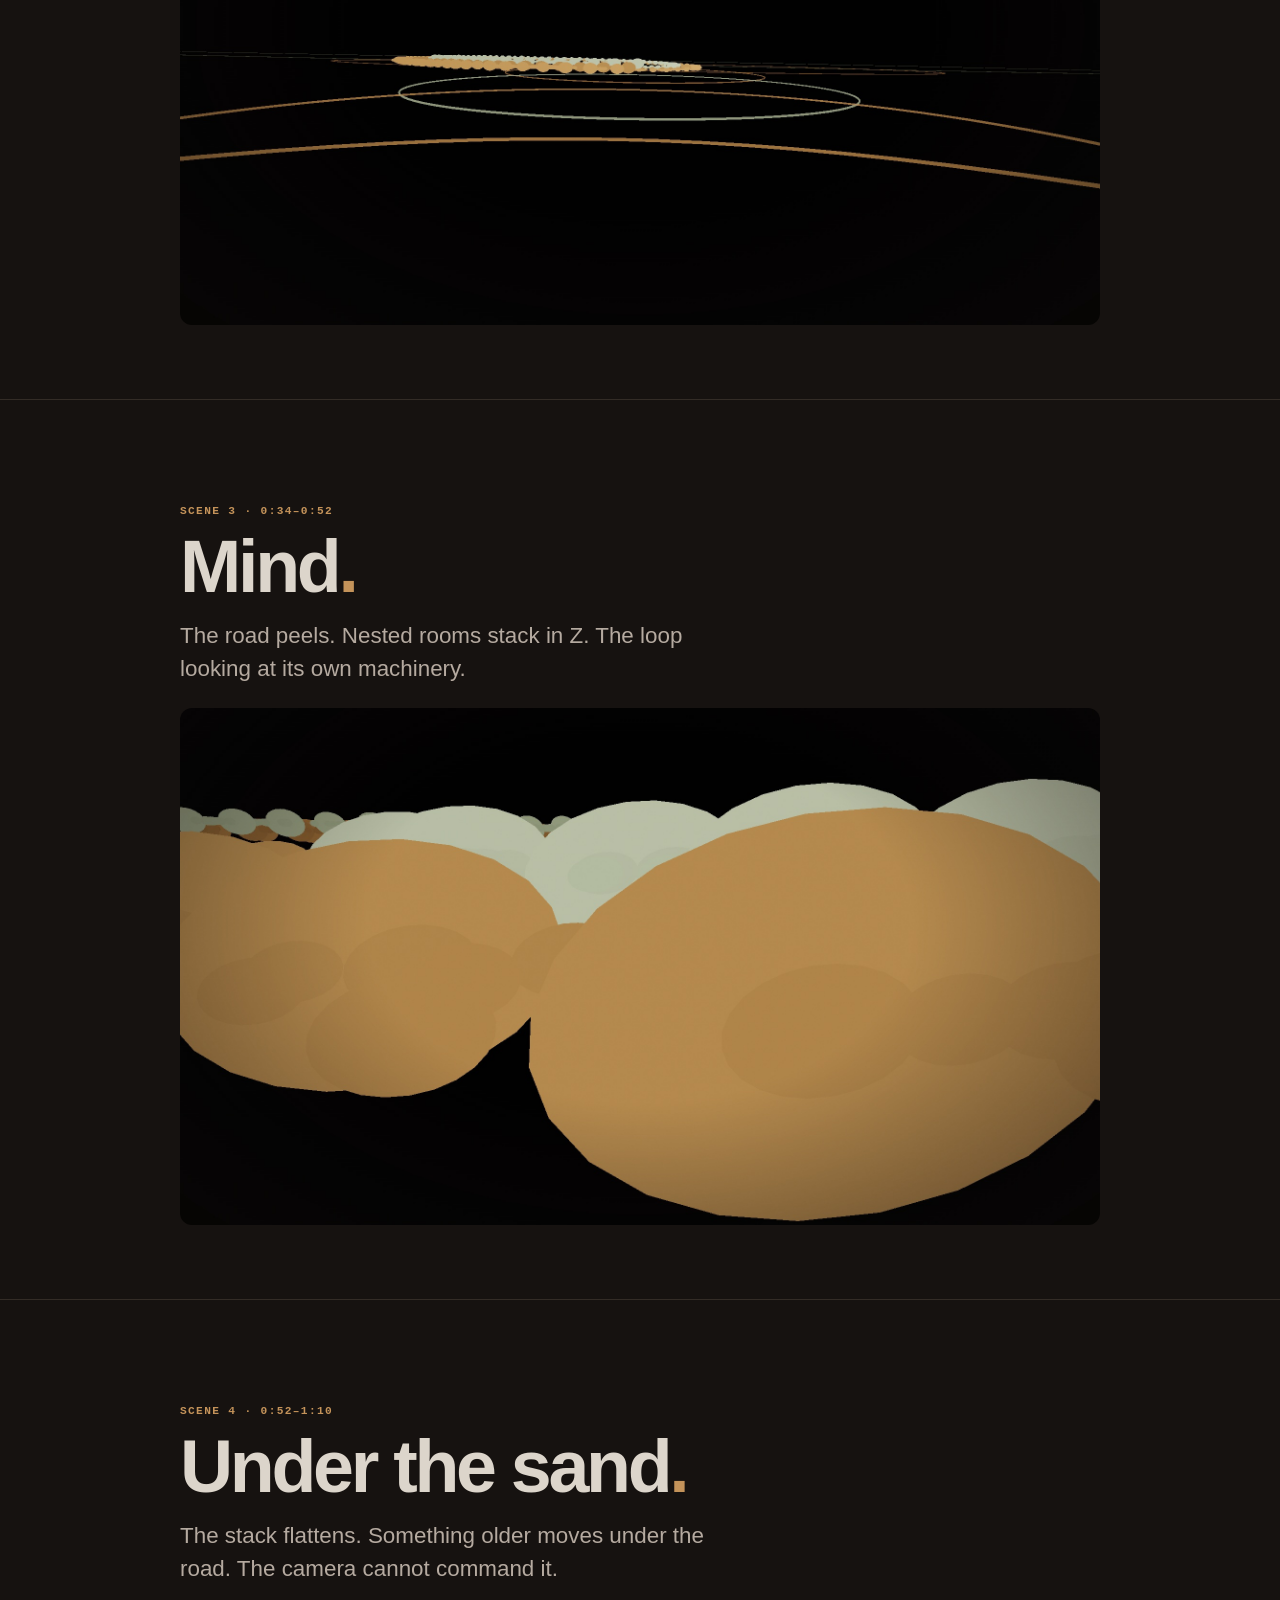
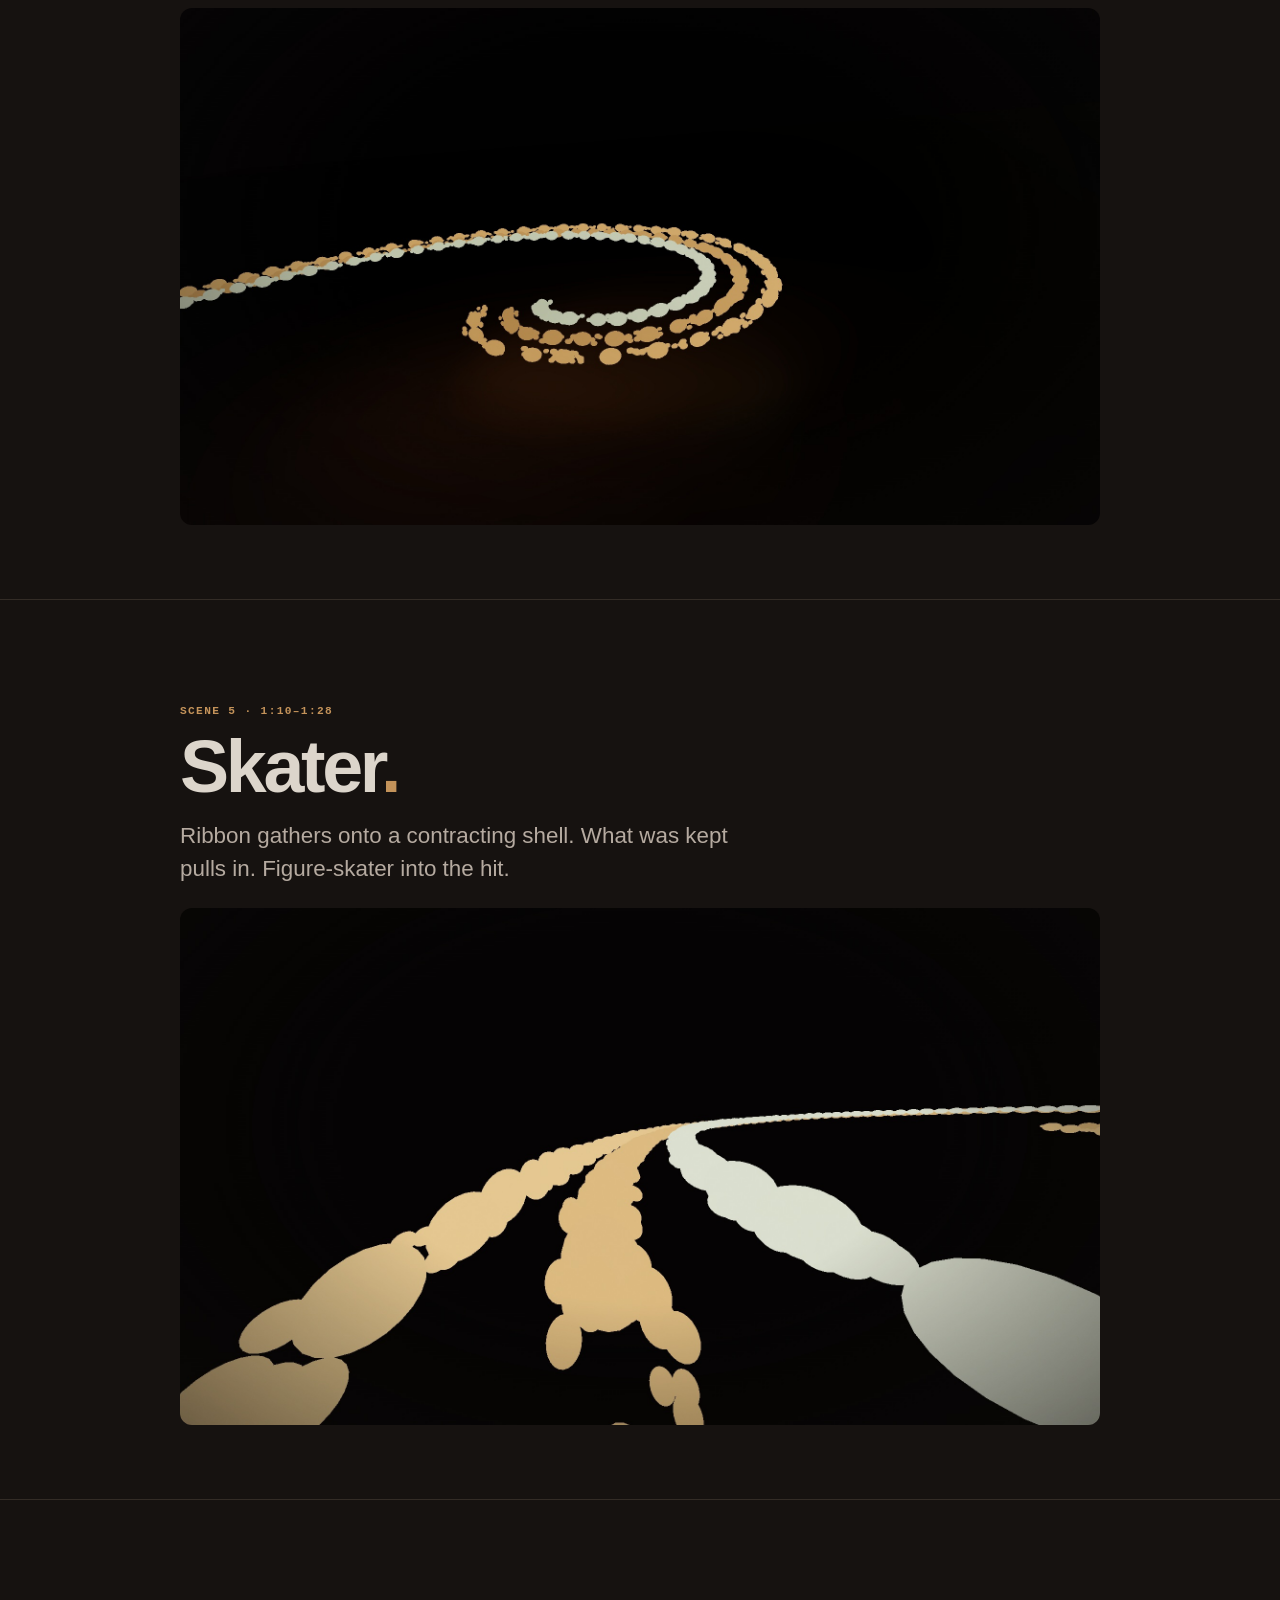
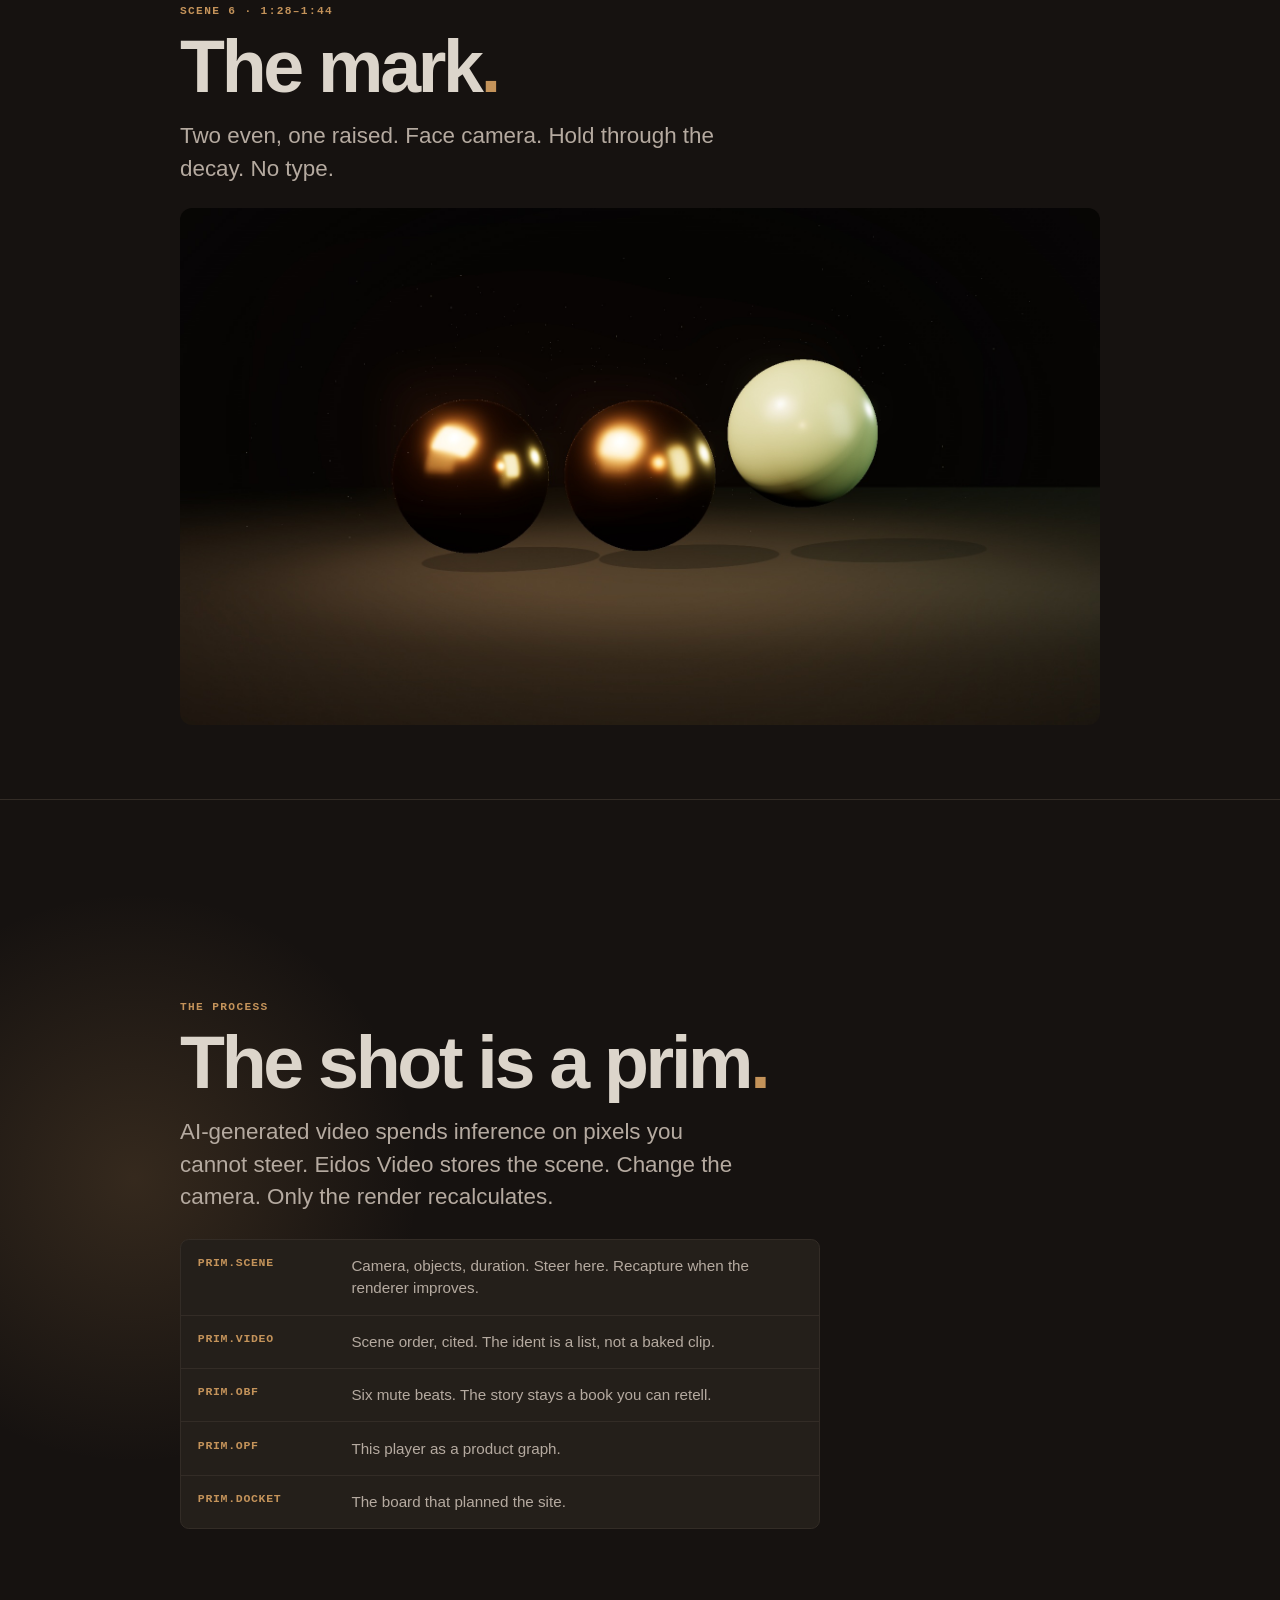
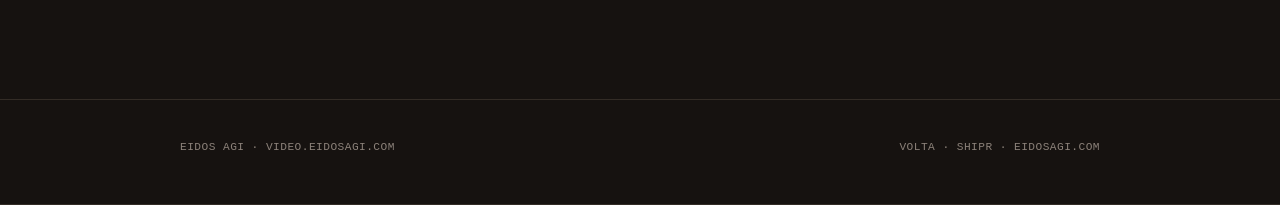
==== commit 2936f749: "Lead video.eidosagi.com with the ident, then a recapture receipt. Same scene.json, type off, no new " ====
--- a/examples/eidos-ident/site/index.html
+++ b/examples/eidos-ident/site/index.html
@@ -4,7 +4,7 @@
   <meta charset="utf-8">
   <meta name="viewport" content="width=device-width, initial-scale=1, viewport-fit=cover">
   <title>Eidos Video</title>
-  <meta name="description" content="Eidos Video is reusable. AI-generated clips have no steering. Recapture the shot later without spending inference again.">
+  <meta name="description" content="Eidos Video stores the shot. Recapture it when the renderer improves. No new inference.">
   <meta name="theme-color" content="#161210">
   <meta name="color-scheme" content="dark">
   <meta name="apple-mobile-web-app-capable" content="yes">
@@ -22,17 +22,17 @@
   <meta name="twitter:card" content="player">
   <link rel="stylesheet" href="./brand.css">
   <link rel="stylesheet" href="./volta.css">
-  <link rel="stylesheet" href="./video.css?v=7">
+  <link rel="stylesheet" href="./video.css?v=8">
 </head>
 <body class="reel">
   <header class="rail" id="rail">
-    <a class="brand" href="#story">
+    <a class="brand" href="#v6">
       <img src="./favicon.svg" width="28" height="28" alt="">
       <span class="wm">Eidos Video</span>
     </a>
     <nav class="rail-links" aria-label="Chapters">
-      <a href="#story">Story</a>
       <a href="#v6">v6</a>
+      <a href="#proof">Recapture</a>
       <a href="#s1">Aim</a>
       <a href="#s2">Hands</a>
       <a href="#s3">Mind</a>
@@ -45,8 +45,8 @@
   </header>
 
   <nav class="dots" aria-label="Section progress">
-    <a href="#story" data-chapter="story" title="Story"></a>
     <a href="#v6" data-chapter="v6" title="ident-v6"></a>
+    <a href="#proof" data-chapter="proof" title="Recapture"></a>
     <a href="#s1" data-chapter="s1" title="Aim"></a>
     <a href="#s2" data-chapter="s2" title="Hands"></a>
     <a href="#s3" data-chapter="s3" title="Mind"></a>
@@ -56,30 +56,11 @@
     <a href="#prims" data-chapter="prims" title="Process"></a>
   </nav>
 
-  <section class="chapter" id="story" data-chapter="story">
-    <div class="glow" aria-hidden="true"></div>
+  <section class="chapter film" id="v6" data-chapter="v6">
     <div class="inner">
       <p class="kicker reveal">Eidos Video</p>
-      <h1 class="reveal d1">Reusable<span class="stop">.</span></h1>
-      <p class="lede reveal d2">AI-generated video has no controls and no steering. You cannot prompt a slight tweak, and you cannot recreate the image. Unique paint. Eidos Video keeps the shot, so a later renderer can recapture it without inference.</p>
-      <div class="stats reveal d3">
-        <div class="stat"><span class="n">Steer</span><span class="l">The camera is a file. Move it. Recapture.</span></div>
-        <div class="stat"><span class="n">Tweak</span><span class="l">A slight change is a recapture, not another generate.</span></div>
-        <div class="stat"><span class="n">Recapture</span><span class="l">The same image. The scene is still the scene.</span></div>
-        <div class="stat"><span class="n">Later</span><span class="l">Renderers improve. Enhance the video without spending inference again.</span></div>
-      </div>
-      <div class="cta-row reveal d3">
-        <a class="btn btn-primary" href="#v6">Play ident-v6</a>
-        <a class="btn btn-ghost" href="#prims">The process</a>
-      </div>
-    </div>
-  </section>
-
-  <section class="chapter film" id="v6" data-chapter="v6">
-    <div class="inner">
-      <p class="kicker reveal">ident-v6 · Eidos Video</p>
-      <h2 class="reveal d1">Figure-skater into the mark<span class="stop">.</span></h2>
-      <p class="lede reveal d2">Sixteen seconds stored as a scene. Tweak it. Recapture it when the renderer improves. No letters.</p>
+      <h1 class="reveal d1">ident-v6<span class="stop">.</span></h1>
+      <p class="lede reveal d2">Same scene. Recapture. No inference.</p>
       <div class="stage reveal d3">
         <video id="ident" playsinline webkit-playsinline preload="metadata" poster="./poster-v6.jpg?v=2" width="1920" height="1080">
           <source src="./ident-v6.mp4?v=2" type="video/mp4">
@@ -92,6 +73,25 @@
     </div>
   </section>
 
+  <section class="chapter" id="proof" data-chapter="proof">
+    <div class="glow" aria-hidden="true"></div>
+    <div class="inner">
+      <p class="kicker reveal">Same scene.json</p>
+      <h2 class="reveal d1">Type came off<span class="stop">.</span></h2>
+      <p class="lede reveal d2">The camera did not move. No new prompt. Recapture, not another generate.</p>
+      <div class="pair reveal d3">
+        <figure>
+          <img src="./stills/before.jpg" alt="First capture of the mark, with type burned in" width="1920" height="1080">
+          <figcaption>First capture</figcaption>
+        </figure>
+        <figure>
+          <img src="./stills/after.jpg" alt="Recapture of the same mark, type off" width="1920" height="1080">
+          <figcaption>Recapture</figcaption>
+        </figure>
+      </div>
+    </div>
+  </section>
+
   <section class="chapter" id="s1" data-chapter="s1">
     <div class="inner">
       <p class="kicker reveal">Scene 1 · 0:00–0:16</p>
@@ -146,7 +146,7 @@
     <div class="inner">
       <p class="kicker reveal">The process</p>
       <h2 class="reveal d1">The shot is a prim<span class="stop">.</span></h2>
-      <p class="lede reveal d2">Imagine spends inference on pixels you cannot steer. Eidos Video stores the scene, not the pixels. Change the camera. Only the render recalculates.</p>
+      <p class="lede reveal d2">AI-generated video spends inference on pixels you cannot steer. Eidos Video stores the scene. Change the camera. Only the render recalculates.</p>
       <div class="prims reveal d3">
         <div class="prim">
           <a class="who" href="https://github.com/eidos-agi/prim.scene">prim.scene</a>
@@ -154,19 +154,19 @@
         </div>
         <div class="prim">
           <a class="who" href="https://github.com/eidos-agi/prim.video">prim.video</a>
-          <p class="why">Scene order, cited. The ident is a list, not a baked clip you cannot open.</p>
+          <p class="why">Scene order, cited. The ident is a list, not a baked clip.</p>
         </div>
         <div class="prim">
           <span class="who">prim.obf</span>
-          <p class="why">Six mute beats. The story stays a book you can retell, not a one-shot generate.</p>
+          <p class="why">Six mute beats. The story stays a book you can retell.</p>
         </div>
         <div class="prim">
           <a class="who" href="https://github.com/eidos-agi/prim.opf">prim.opf</a>
-          <p class="why">This player as a product graph. Eidos Video is the product, not a page of leftover prompts.</p>
+          <p class="why">This player as a product graph.</p>
         </div>
         <div class="prim">
           <a class="who" href="https://github.com/eidos-agi/prim.docket">prim.docket</a>
-          <p class="why">Ten cards that planned the site. The next wave reads the board, not the chat.</p>
+          <p class="why">The board that planned the site.</p>
         </div>
       </div>
     </div>
@@ -191,9 +191,7 @@
       var v = document.getElementById("ident");
       var go = document.getElementById("go");
       if (!v || !go) return;
-      var started = false;
       function hide() {
-        started = true;
         go.hidden = true;
         v.controls = true;
       }
--- a/examples/eidos-ident/site/video.css
+++ b/examples/eidos-ident/site/video.css
@@ -3,33 +3,30 @@
 .chapter.film { padding-top: 5.25rem; padding-bottom: 2.25rem; }
 .chapter.film .inner { width: min(1080px, 100%); }
 .chapter.film h2 { font-size: clamp(1.7rem, 4.6vw, 3.1rem); max-width: 22ch; }
-.stats {
+.pair {
   display: grid;
-  grid-template-columns: repeat(2, 1fr);
-  gap: 0.85rem;
-  margin-top: 2rem;
-  max-width: 36rem;
+  grid-template-columns: 1fr 1fr;
+  gap: 0.75rem;
+  margin-top: 1.5rem;
+  max-width: 56rem;
+}
+.pair figure { margin: 0; }
+.pair img {
+  display: block;
+  width: 100%;
+  height: auto;
+  border-radius: 12px;
+  background: #000;
+}
+.pair figcaption {
+  margin-top: 0.55rem;
+  font: 700 0.68rem/1 var(--mono);
+  letter-spacing: 0.08em;
+  text-transform: uppercase;
+  color: var(--ink-soft);
 }
 @media (max-width: 720px) {
-  .stats { grid-template-columns: 1fr; }
-}
-.stat {
-  background: var(--raised);
-  border: 1px solid var(--line);
-  border-radius: 0.55rem;
-  padding: 1.1rem 1rem 1rem;
-}
-.stat .n {
-  display: block;
-  font: 700 clamp(1.8rem, 6vw, 2.8rem)/1 var(--sans);
-  letter-spacing: -0.04em;
-  color: var(--accent);
-}
-.stat .l {
-  display: block;
-  margin-top: 0.45rem;
-  font: 500 0.82rem/1.35 var(--sans);
-  color: var(--ink-mid);
+  .pair { grid-template-columns: 1fr; }
 }
 .stage {
   position: relative;
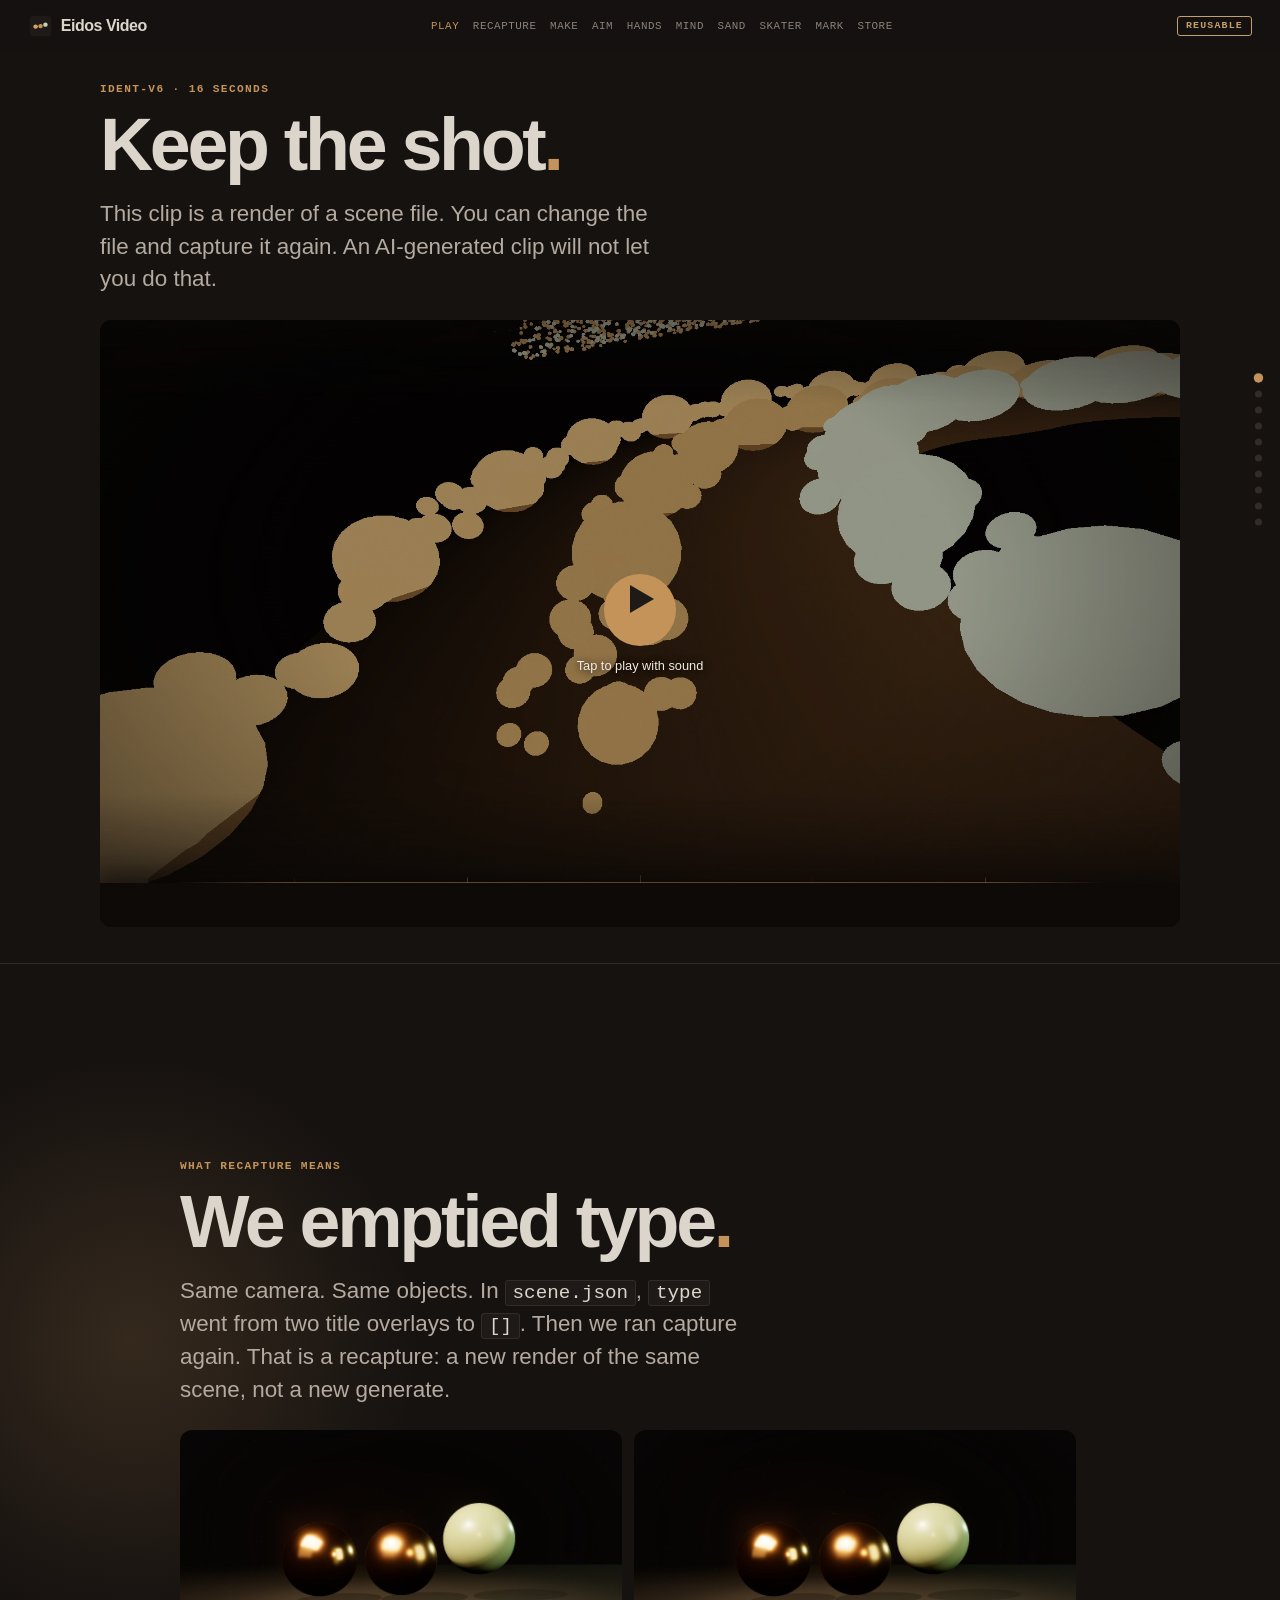
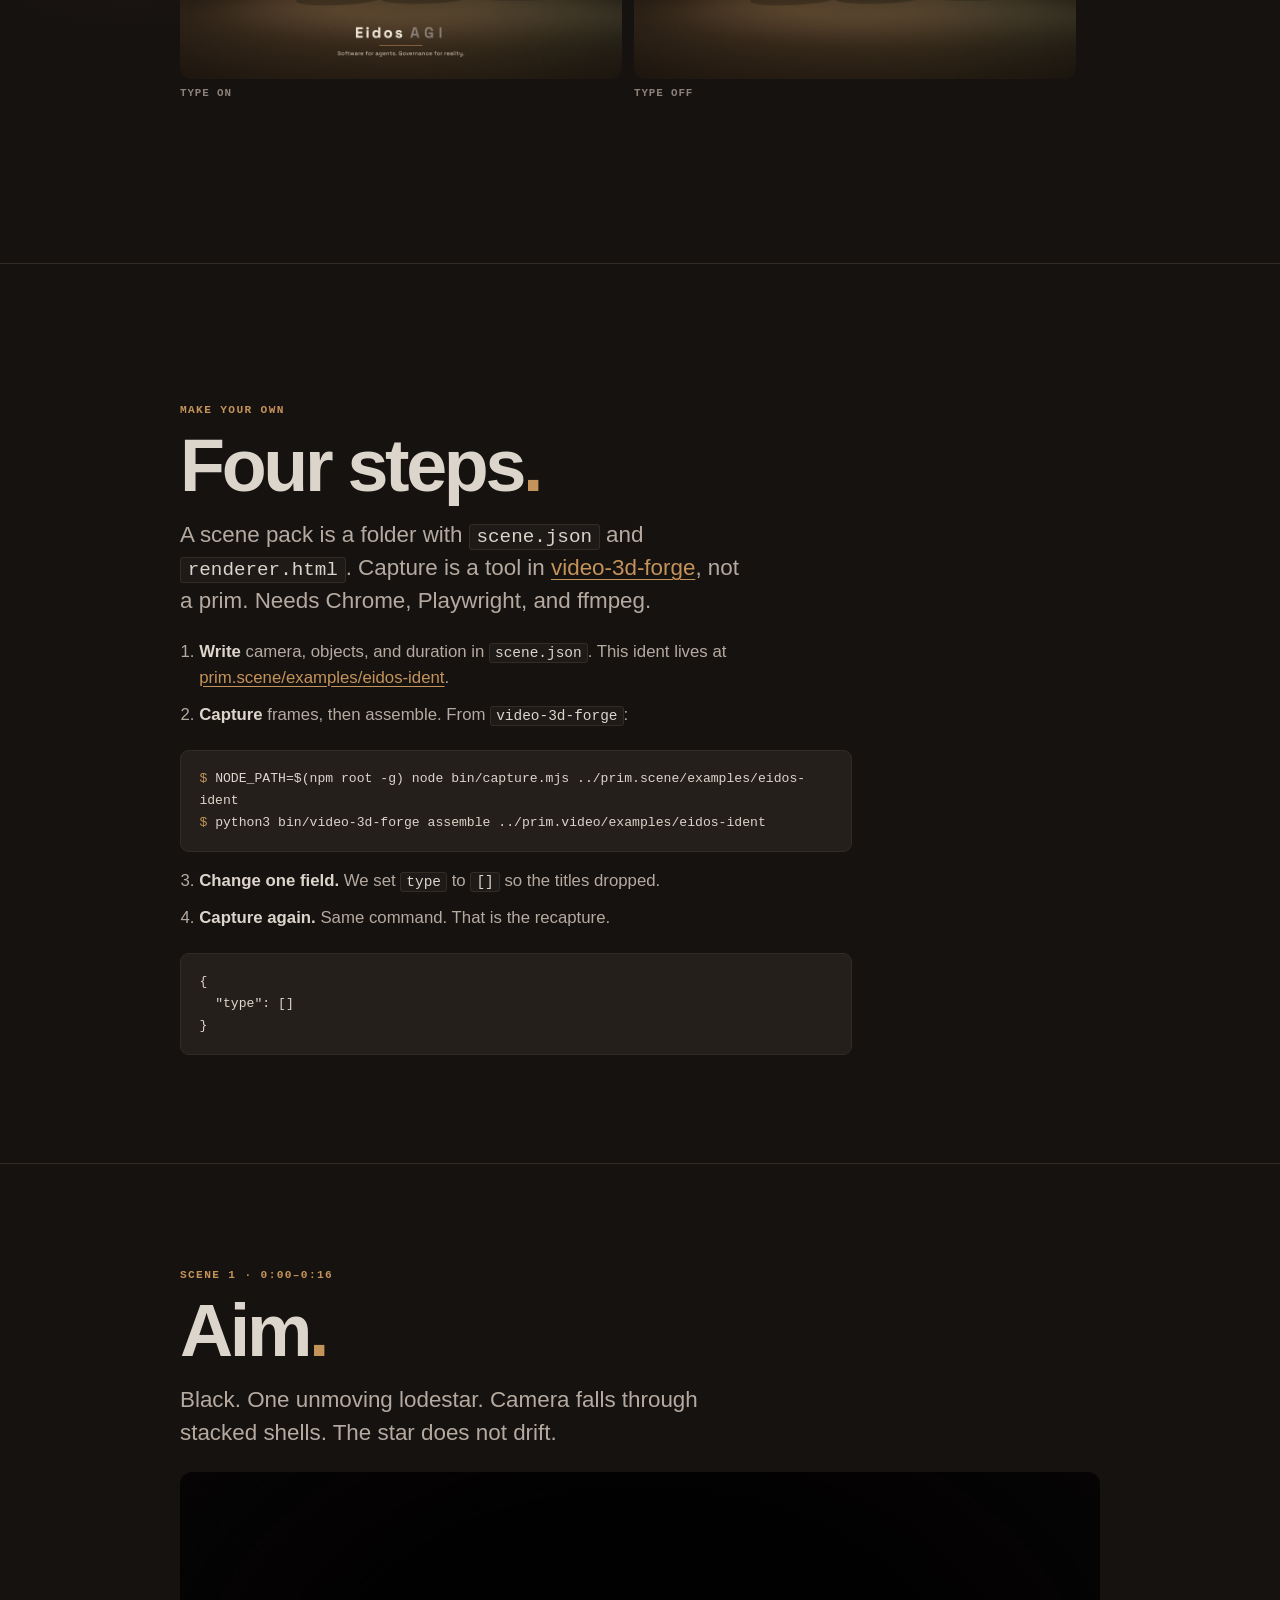
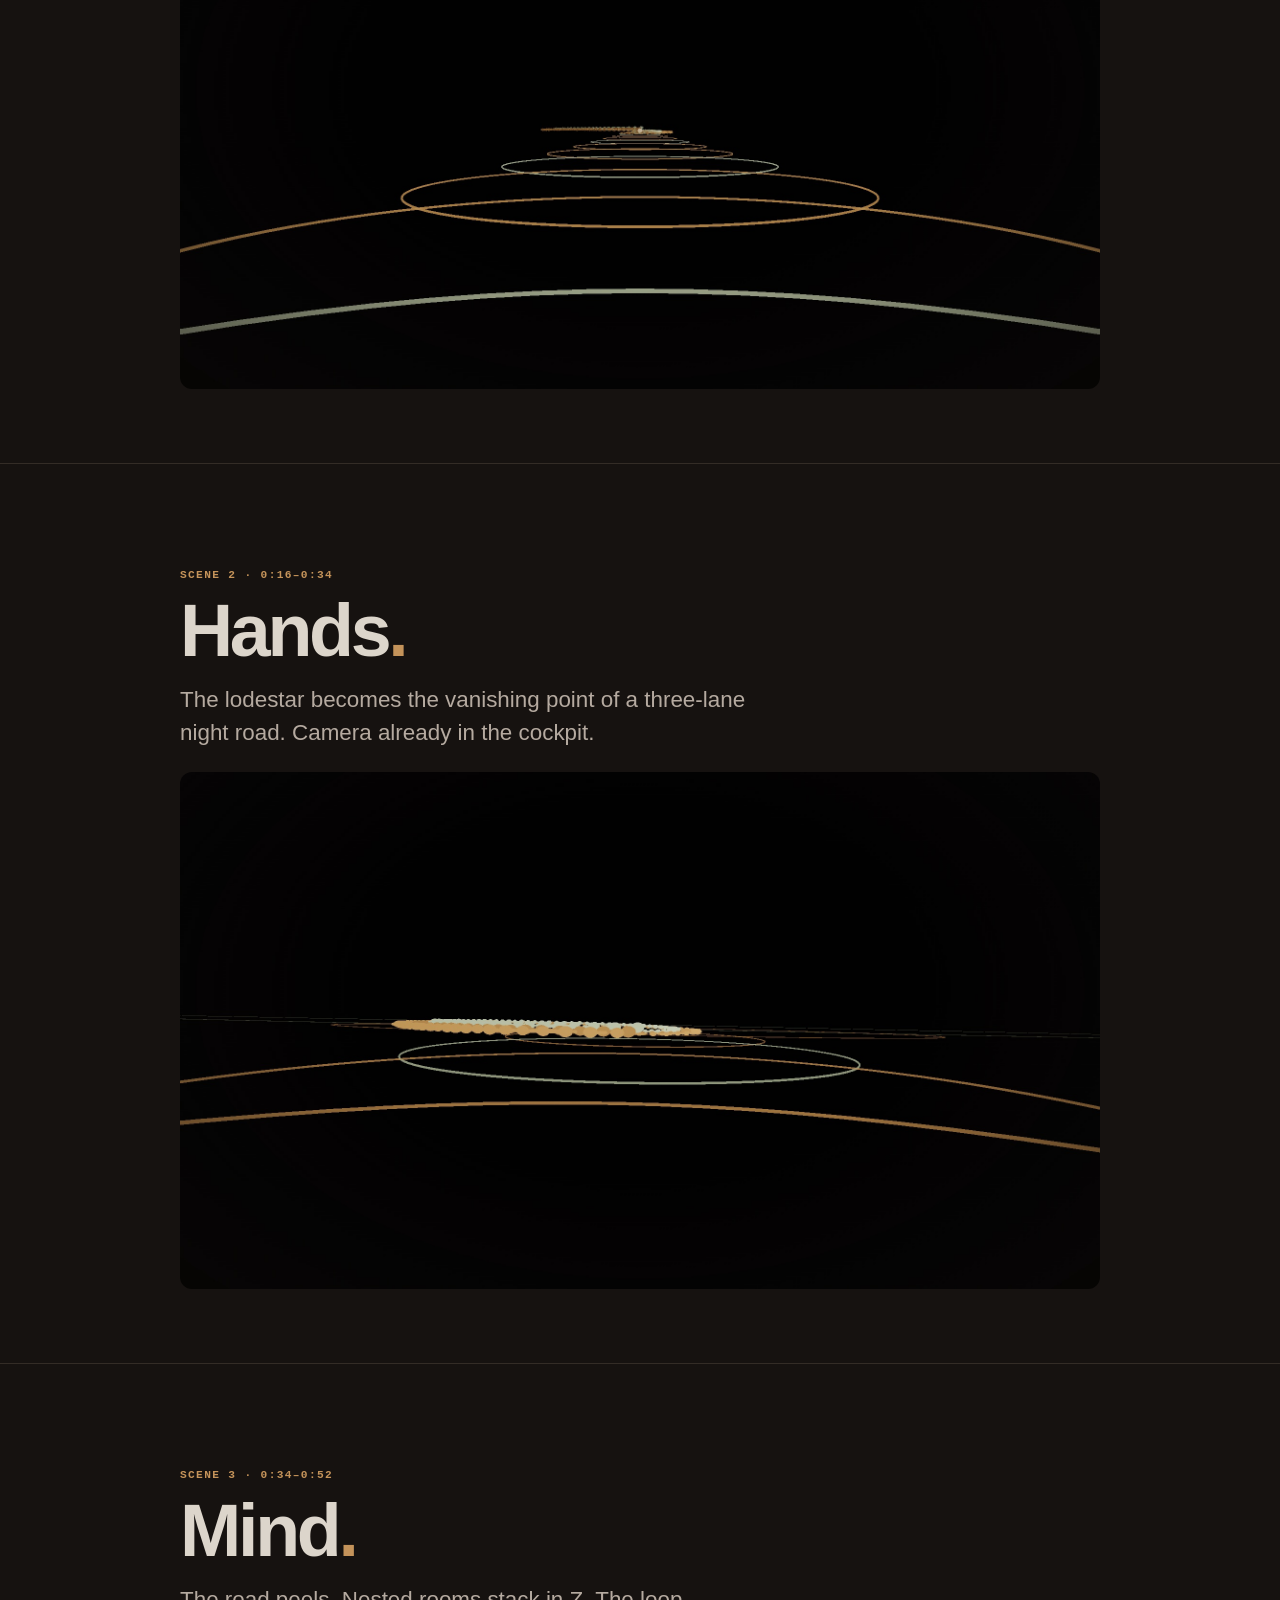
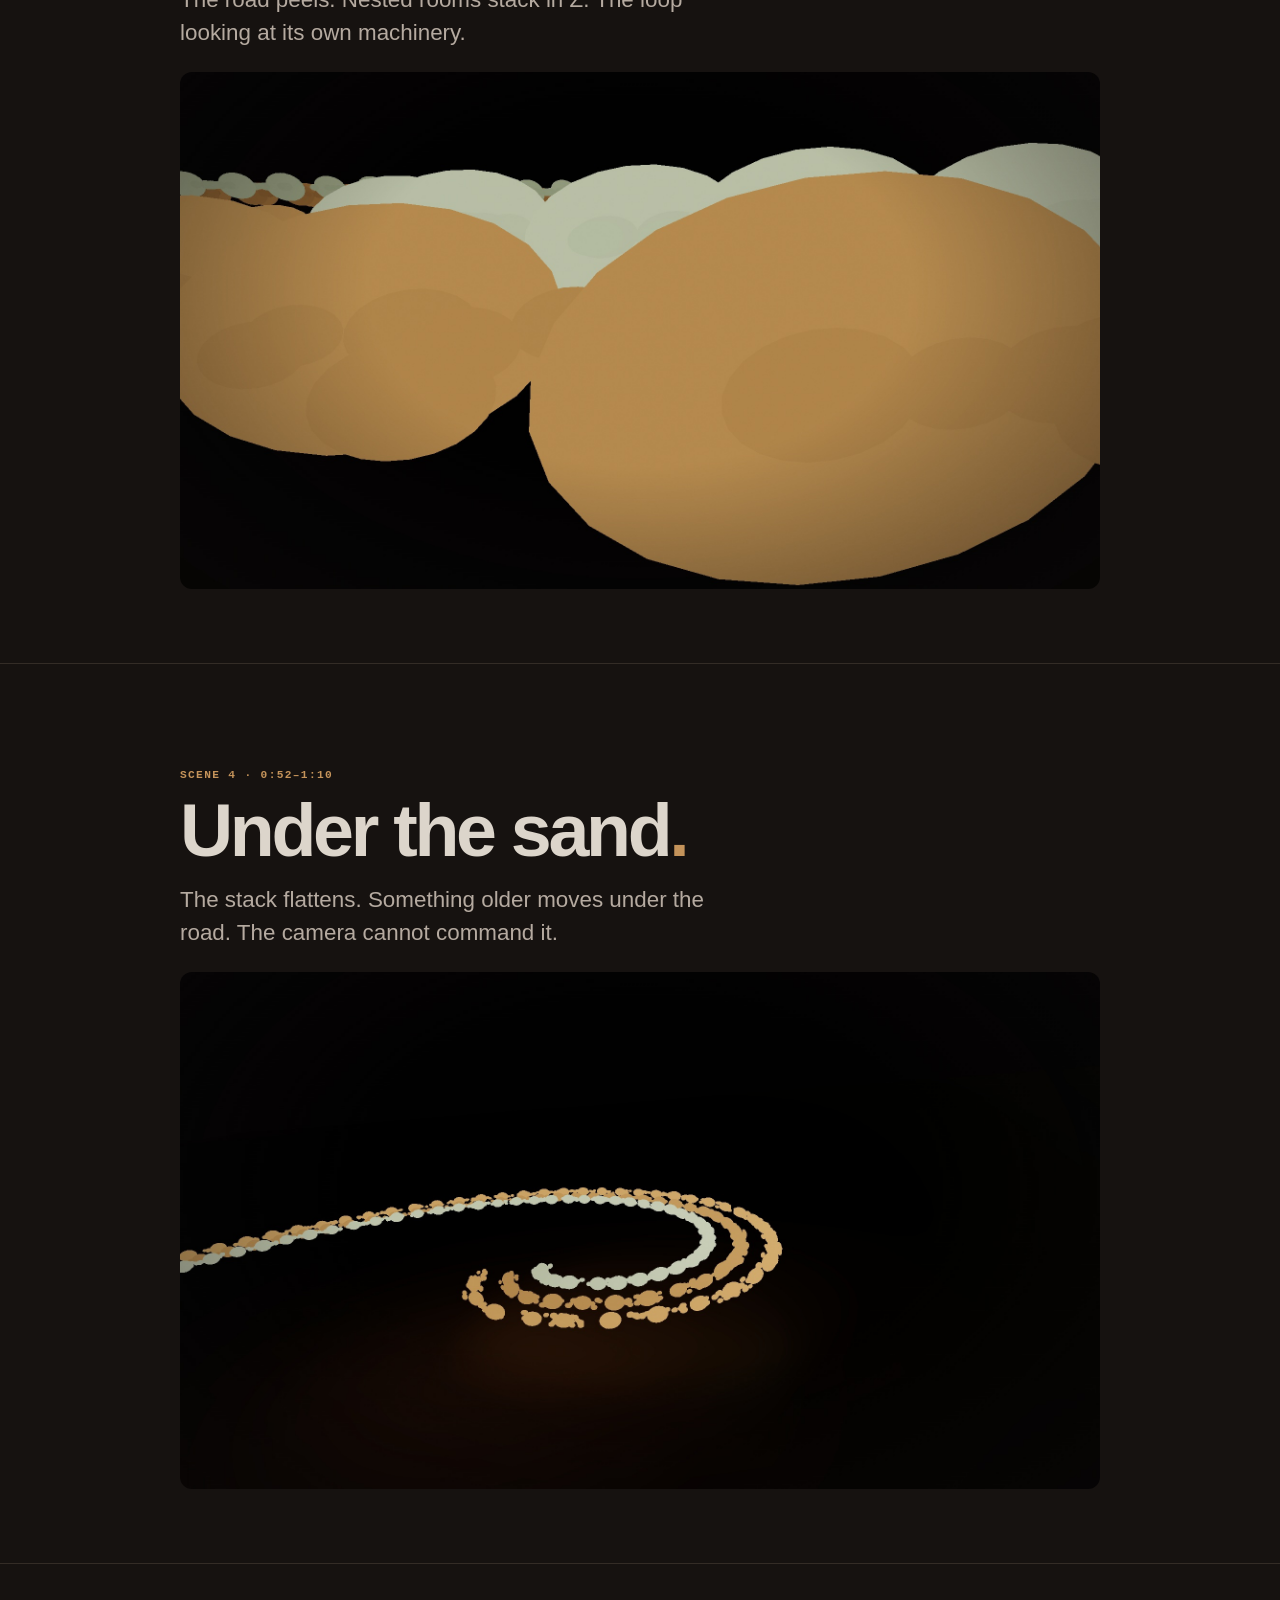
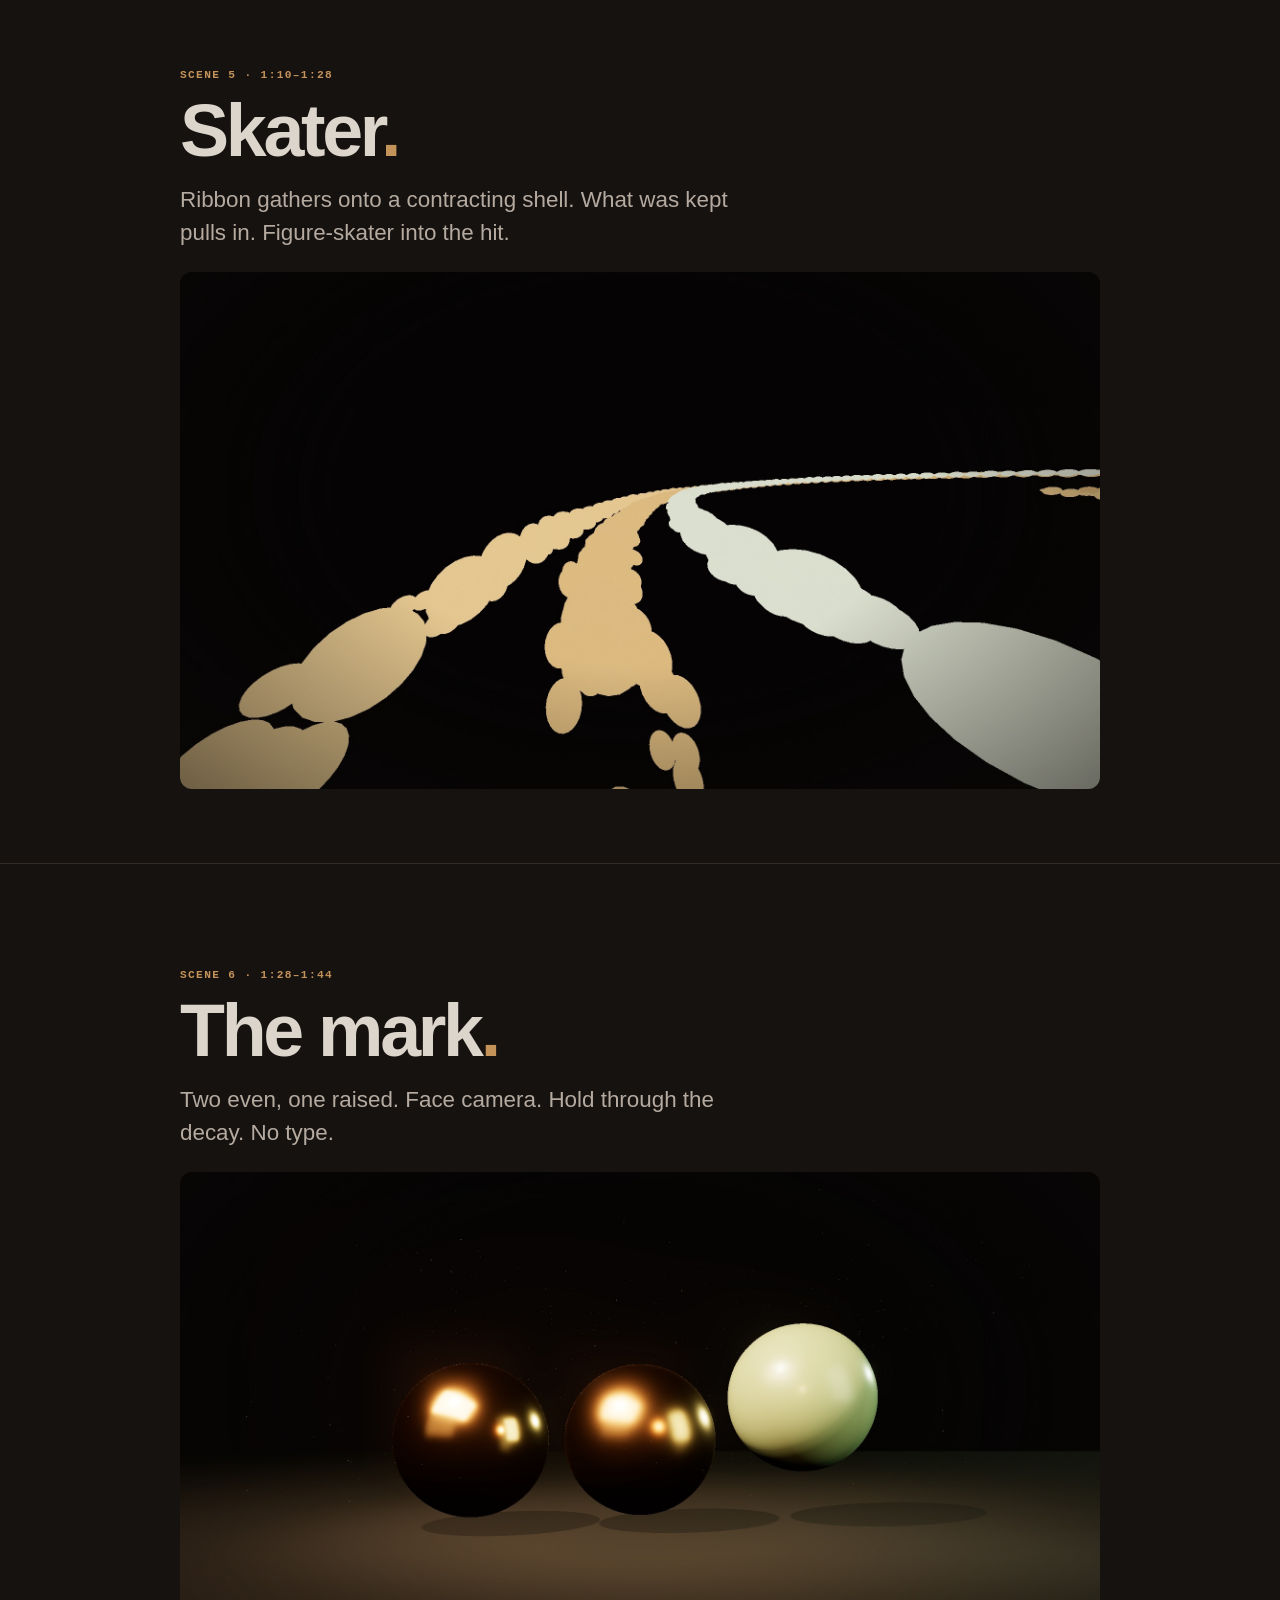
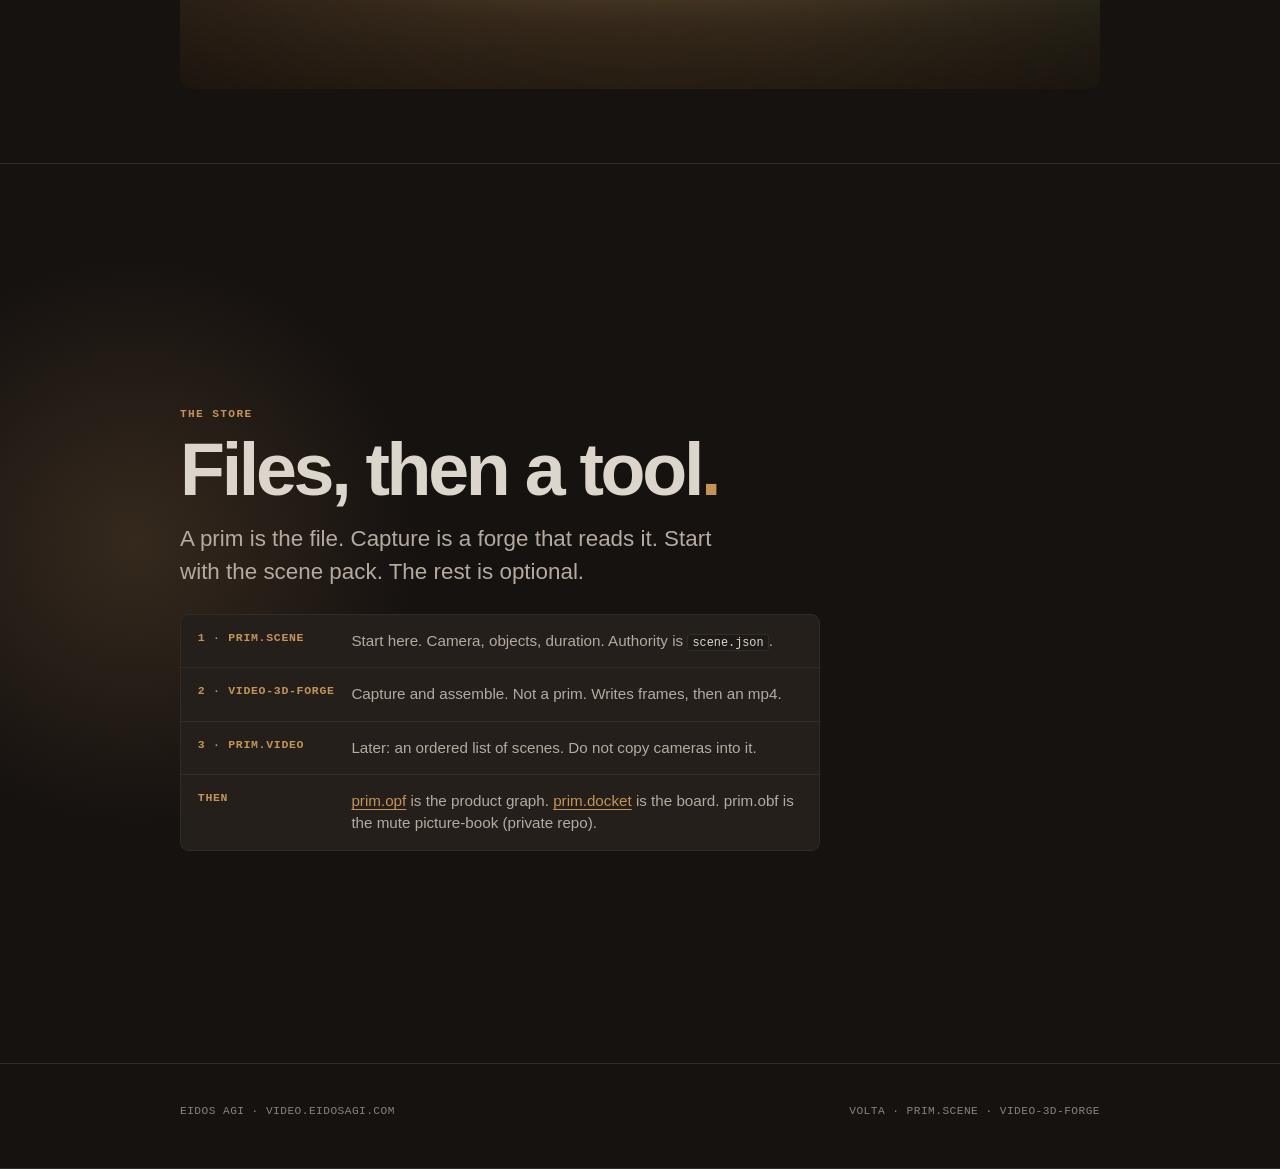
==== commit cdbae01c: "Reimagine the reel as film, recapture, then how to make one. Real video-3d-forge capture commands. R" ====
--- a/examples/eidos-ident/site/index.html
+++ b/examples/eidos-ident/site/index.html
@@ -4,7 +4,7 @@
   <meta charset="utf-8">
   <meta name="viewport" content="width=device-width, initial-scale=1, viewport-fit=cover">
   <title>Eidos Video</title>
-  <meta name="description" content="Eidos Video stores the shot. Recapture it when the renderer improves. No new inference.">
+  <meta name="description" content="Write a scene file. Capture it. Change one field. Capture again. The mp4 is a view, not a prompt.">
   <meta name="theme-color" content="#161210">
   <meta name="color-scheme" content="dark">
   <meta name="apple-mobile-web-app-capable" content="yes">
@@ -22,7 +22,7 @@
   <meta name="twitter:card" content="player">
   <link rel="stylesheet" href="./brand.css">
   <link rel="stylesheet" href="./volta.css">
-  <link rel="stylesheet" href="./video.css?v=8">
+  <link rel="stylesheet" href="./video.css?v=9">
 </head>
 <body class="reel">
   <header class="rail" id="rail">
@@ -31,36 +31,38 @@
       <span class="wm">Eidos Video</span>
     </a>
     <nav class="rail-links" aria-label="Chapters">
-      <a href="#v6">v6</a>
+      <a href="#v6">Play</a>
       <a href="#proof">Recapture</a>
+      <a href="#make">Make</a>
       <a href="#s1">Aim</a>
       <a href="#s2">Hands</a>
       <a href="#s3">Mind</a>
       <a href="#s4">Sand</a>
       <a href="#s5">Skater</a>
       <a href="#s6">Mark</a>
-      <a href="#prims">Process</a>
+      <a href="#prims">Store</a>
     </nav>
     <span class="stamp">reusable</span>
   </header>
 
   <nav class="dots" aria-label="Section progress">
-    <a href="#v6" data-chapter="v6" title="ident-v6"></a>
+    <a href="#v6" data-chapter="v6" title="Play"></a>
     <a href="#proof" data-chapter="proof" title="Recapture"></a>
+    <a href="#make" data-chapter="make" title="Make"></a>
     <a href="#s1" data-chapter="s1" title="Aim"></a>
     <a href="#s2" data-chapter="s2" title="Hands"></a>
     <a href="#s3" data-chapter="s3" title="Mind"></a>
     <a href="#s4" data-chapter="s4" title="Sand"></a>
     <a href="#s5" data-chapter="s5" title="Skater"></a>
     <a href="#s6" data-chapter="s6" title="Mark"></a>
-    <a href="#prims" data-chapter="prims" title="Process"></a>
+    <a href="#prims" data-chapter="prims" title="Store"></a>
   </nav>
 
   <section class="chapter film" id="v6" data-chapter="v6">
     <div class="inner">
-      <p class="kicker reveal">Eidos Video</p>
-      <h1 class="reveal d1">ident-v6<span class="stop">.</span></h1>
-      <p class="lede reveal d2">Same scene. Recapture. No inference.</p>
+      <p class="kicker reveal">ident-v6 · 16 seconds</p>
+      <h1 class="reveal d1">Keep the shot<span class="stop">.</span></h1>
+      <p class="lede reveal d2">This clip is a render of a scene file. You can change the file and capture it again. An AI-generated clip will not let you do that.</p>
       <div class="stage reveal d3">
         <video id="ident" playsinline webkit-playsinline preload="metadata" poster="./poster-v6.jpg?v=2" width="1920" height="1080">
           <source src="./ident-v6.mp4?v=2" type="video/mp4">
@@ -76,19 +78,40 @@
   <section class="chapter" id="proof" data-chapter="proof">
     <div class="glow" aria-hidden="true"></div>
     <div class="inner">
-      <p class="kicker reveal">Same scene.json</p>
-      <h2 class="reveal d1">Type came off<span class="stop">.</span></h2>
-      <p class="lede reveal d2">The camera did not move. No new prompt. Recapture, not another generate.</p>
+      <p class="kicker reveal">What recapture means</p>
+      <h2 class="reveal d1">We emptied type<span class="stop">.</span></h2>
+      <p class="lede reveal d2">Same camera. Same objects. In <code>scene.json</code>, <code>type</code> went from two title overlays to <code>[]</code>. Then we ran capture again. That is a recapture: a new render of the same scene, not a new generate.</p>
       <div class="pair reveal d3">
         <figure>
-          <img src="./stills/before.jpg" alt="First capture of the mark, with type burned in" width="1920" height="1080">
-          <figcaption>First capture</figcaption>
+          <img src="./stills/before.jpg" alt="Mark with Eidos AGI titles burned in" width="1920" height="1080">
+          <figcaption>type on</figcaption>
         </figure>
         <figure>
-          <img src="./stills/after.jpg" alt="Recapture of the same mark, type off" width="1920" height="1080">
-          <figcaption>Recapture</figcaption>
+          <img src="./stills/after.jpg" alt="Same mark, titles removed" width="1920" height="1080">
+          <figcaption>type off</figcaption>
         </figure>
       </div>
+    </div>
+  </section>
+
+  <section class="chapter" id="make" data-chapter="make">
+    <div class="inner">
+      <p class="kicker reveal">Make your own</p>
+      <h2 class="reveal d1">Four steps<span class="stop">.</span></h2>
+      <p class="lede reveal d2">A scene pack is a folder with <code>scene.json</code> and <code>renderer.html</code>. Capture is a tool in <a href="https://github.com/eidos-agi/video-3d-forge">video-3d-forge</a>, not a prim. Needs Chrome, Playwright, and ffmpeg.</p>
+      <ol class="steps reveal d3">
+        <li><strong>Write</strong> camera, objects, and duration in <code>scene.json</code>. This ident lives at <a href="https://github.com/eidos-agi/prim.scene/tree/main/examples/eidos-ident">prim.scene/examples/eidos-ident</a>.</li>
+        <li><strong>Capture</strong> frames, then assemble. From <code>video-3d-forge</code>:</li>
+      </ol>
+      <pre class="receipt reveal d3"><span class="prompt">$</span> NODE_PATH=$(npm root -g) node bin/capture.mjs ../prim.scene/examples/eidos-ident
+<span class="prompt">$</span> python3 bin/video-3d-forge assemble ../prim.video/examples/eidos-ident</pre>
+      <ol class="steps continue reveal d3" start="3">
+        <li><strong>Change one field.</strong> We set <code>type</code> to <code>[]</code> so the titles dropped.</li>
+        <li><strong>Capture again.</strong> Same command. That is the recapture.</li>
+      </ol>
+      <pre class="receipt reveal d3">{
+  "type": []
+}</pre>
     </div>
   </section>
 
@@ -144,29 +167,25 @@
   <section class="chapter" id="prims" data-chapter="prims">
     <div class="glow" aria-hidden="true"></div>
     <div class="inner">
-      <p class="kicker reveal">The process</p>
-      <h2 class="reveal d1">The shot is a prim<span class="stop">.</span></h2>
-      <p class="lede reveal d2">AI-generated video spends inference on pixels you cannot steer. Eidos Video stores the scene. Change the camera. Only the render recalculates.</p>
+      <p class="kicker reveal">The store</p>
+      <h2 class="reveal d1">Files, then a tool<span class="stop">.</span></h2>
+      <p class="lede reveal d2">A prim is the file. Capture is a forge that reads it. Start with the scene pack. The rest is optional.</p>
       <div class="prims reveal d3">
         <div class="prim">
-          <a class="who" href="https://github.com/eidos-agi/prim.scene">prim.scene</a>
-          <p class="why">Camera, objects, duration. Steer here. Recapture when the renderer improves.</p>
-        </div>
-        <div class="prim">
-          <a class="who" href="https://github.com/eidos-agi/prim.video">prim.video</a>
-          <p class="why">Scene order, cited. The ident is a list, not a baked clip.</p>
-        </div>
-        <div class="prim">
-          <span class="who">prim.obf</span>
-          <p class="why">Six mute beats. The story stays a book you can retell.</p>
-        </div>
-        <div class="prim">
-          <a class="who" href="https://github.com/eidos-agi/prim.opf">prim.opf</a>
-          <p class="why">This player as a product graph.</p>
-        </div>
-        <div class="prim">
-          <a class="who" href="https://github.com/eidos-agi/prim.docket">prim.docket</a>
-          <p class="why">The board that planned the site.</p>
+          <a class="who" href="https://github.com/eidos-agi/prim.scene/tree/main/examples/eidos-ident">1 · prim.scene</a>
+          <p class="why">Start here. Camera, objects, duration. Authority is <code>scene.json</code>.</p>
+        </div>
+        <div class="prim">
+          <a class="who" href="https://github.com/eidos-agi/video-3d-forge">2 · video-3d-forge</a>
+          <p class="why">Capture and assemble. Not a prim. Writes frames, then an mp4.</p>
+        </div>
+        <div class="prim">
+          <a class="who" href="https://github.com/eidos-agi/prim.video">3 · prim.video</a>
+          <p class="why">Later: an ordered list of scenes. Do not copy cameras into it.</p>
+        </div>
+        <div class="prim">
+          <span class="who">Then</span>
+          <p class="why"><a href="https://github.com/eidos-agi/prim.opf">prim.opf</a> is the product graph. <a href="https://github.com/eidos-agi/prim.docket">prim.docket</a> is the board. prim.obf is the mute picture-book (private repo).</p>
         </div>
       </div>
     </div>
@@ -178,9 +197,9 @@
       <span>
         <a href="https://volta.eidosagi.com">volta</a>
         ·
-        <a href="https://shipr.eidosagi.com">shipr</a>
+        <a href="https://github.com/eidos-agi/prim.scene">prim.scene</a>
         ·
-        <a href="https://eidosagi.com">eidosagi.com</a>
+        <a href="https://github.com/eidos-agi/video-3d-forge">video-3d-forge</a>
       </span>
     </div>
   </footer>
--- a/examples/eidos-ident/site/video.css
+++ b/examples/eidos-ident/site/video.css
@@ -91,6 +91,16 @@
   border-radius: 12px;
   background: #000;
 }
+.steps {
+  margin: 1.35rem 0 0;
+  padding: 0 0 0 1.2rem;
+  max-width: 40rem;
+  color: var(--ink-mid);
+}
+.steps li { margin: 0 0 0.7rem; }
+.steps li:last-child { margin-bottom: 0; }
+.steps.continue { margin-top: 1rem; }
+.steps strong { color: var(--ink); font-weight: 600; }
 .prims {
   margin-top: 1.6rem;
   max-width: 40rem;
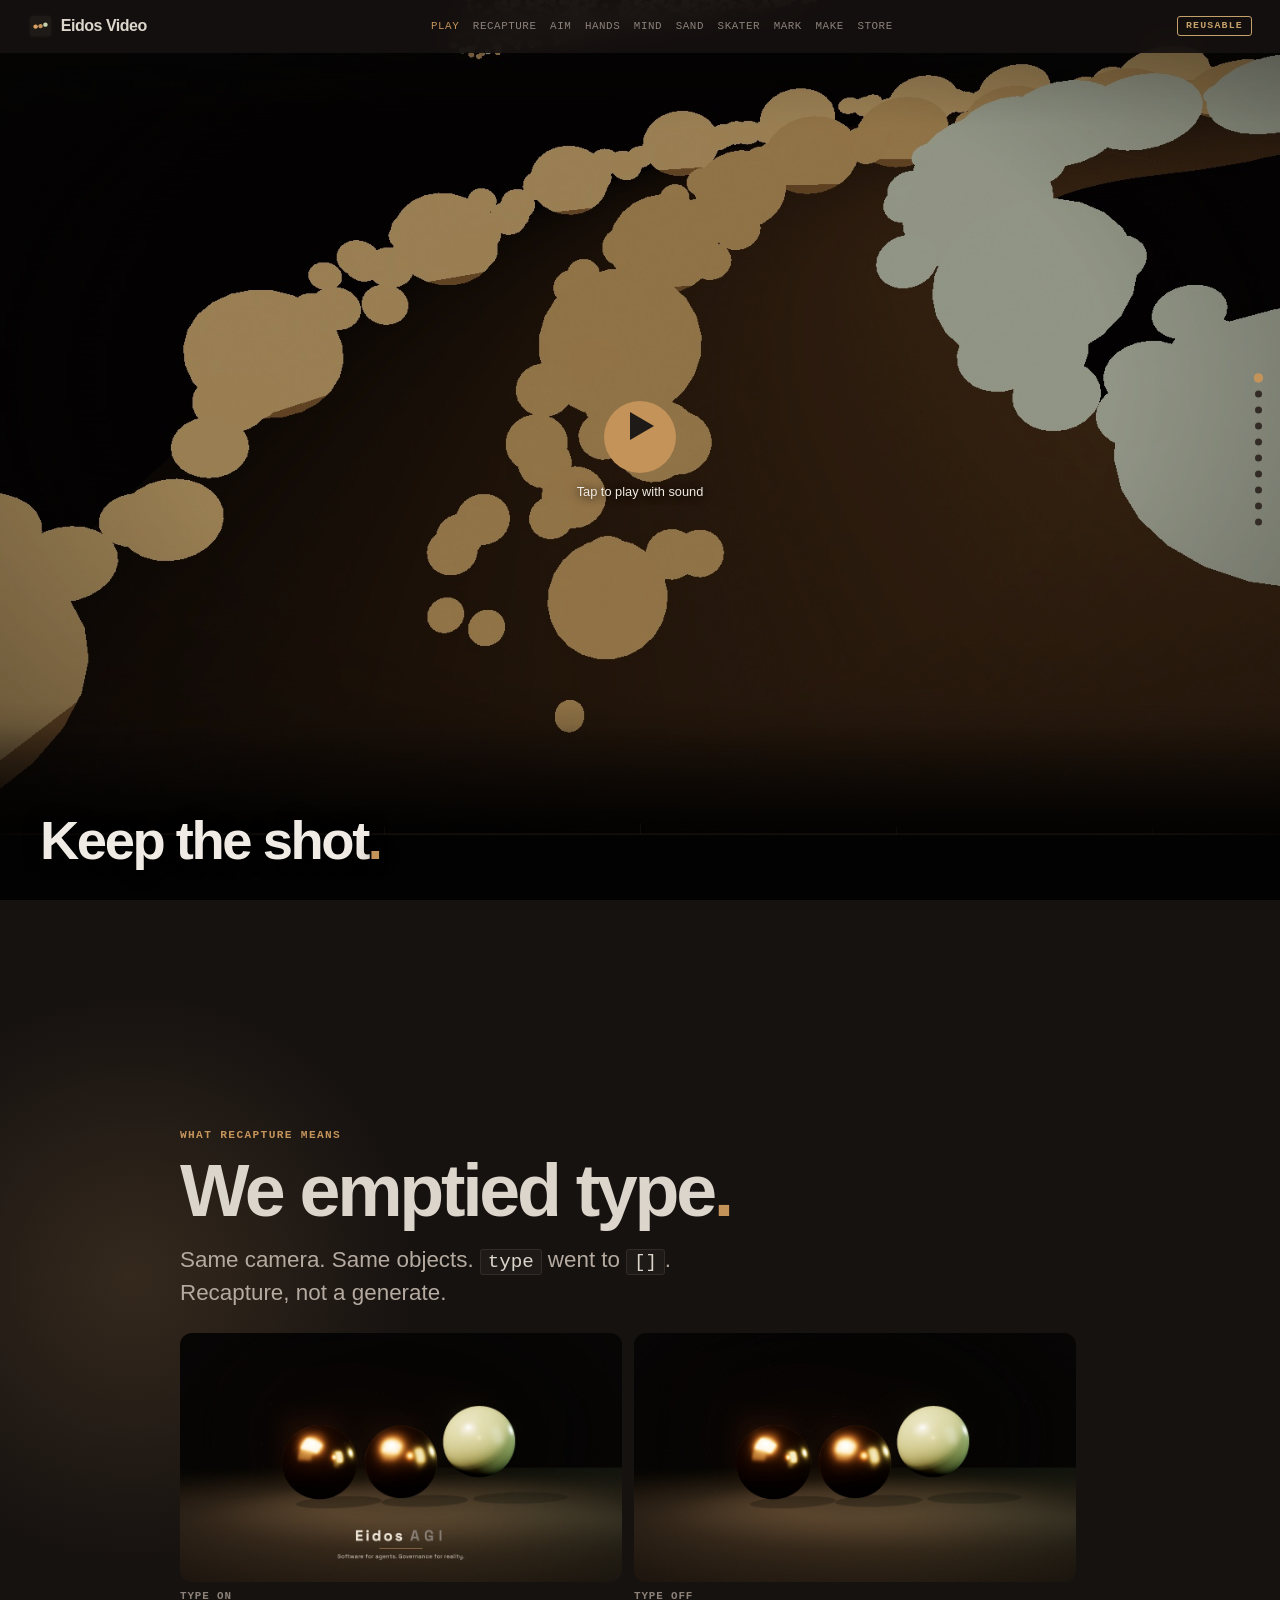
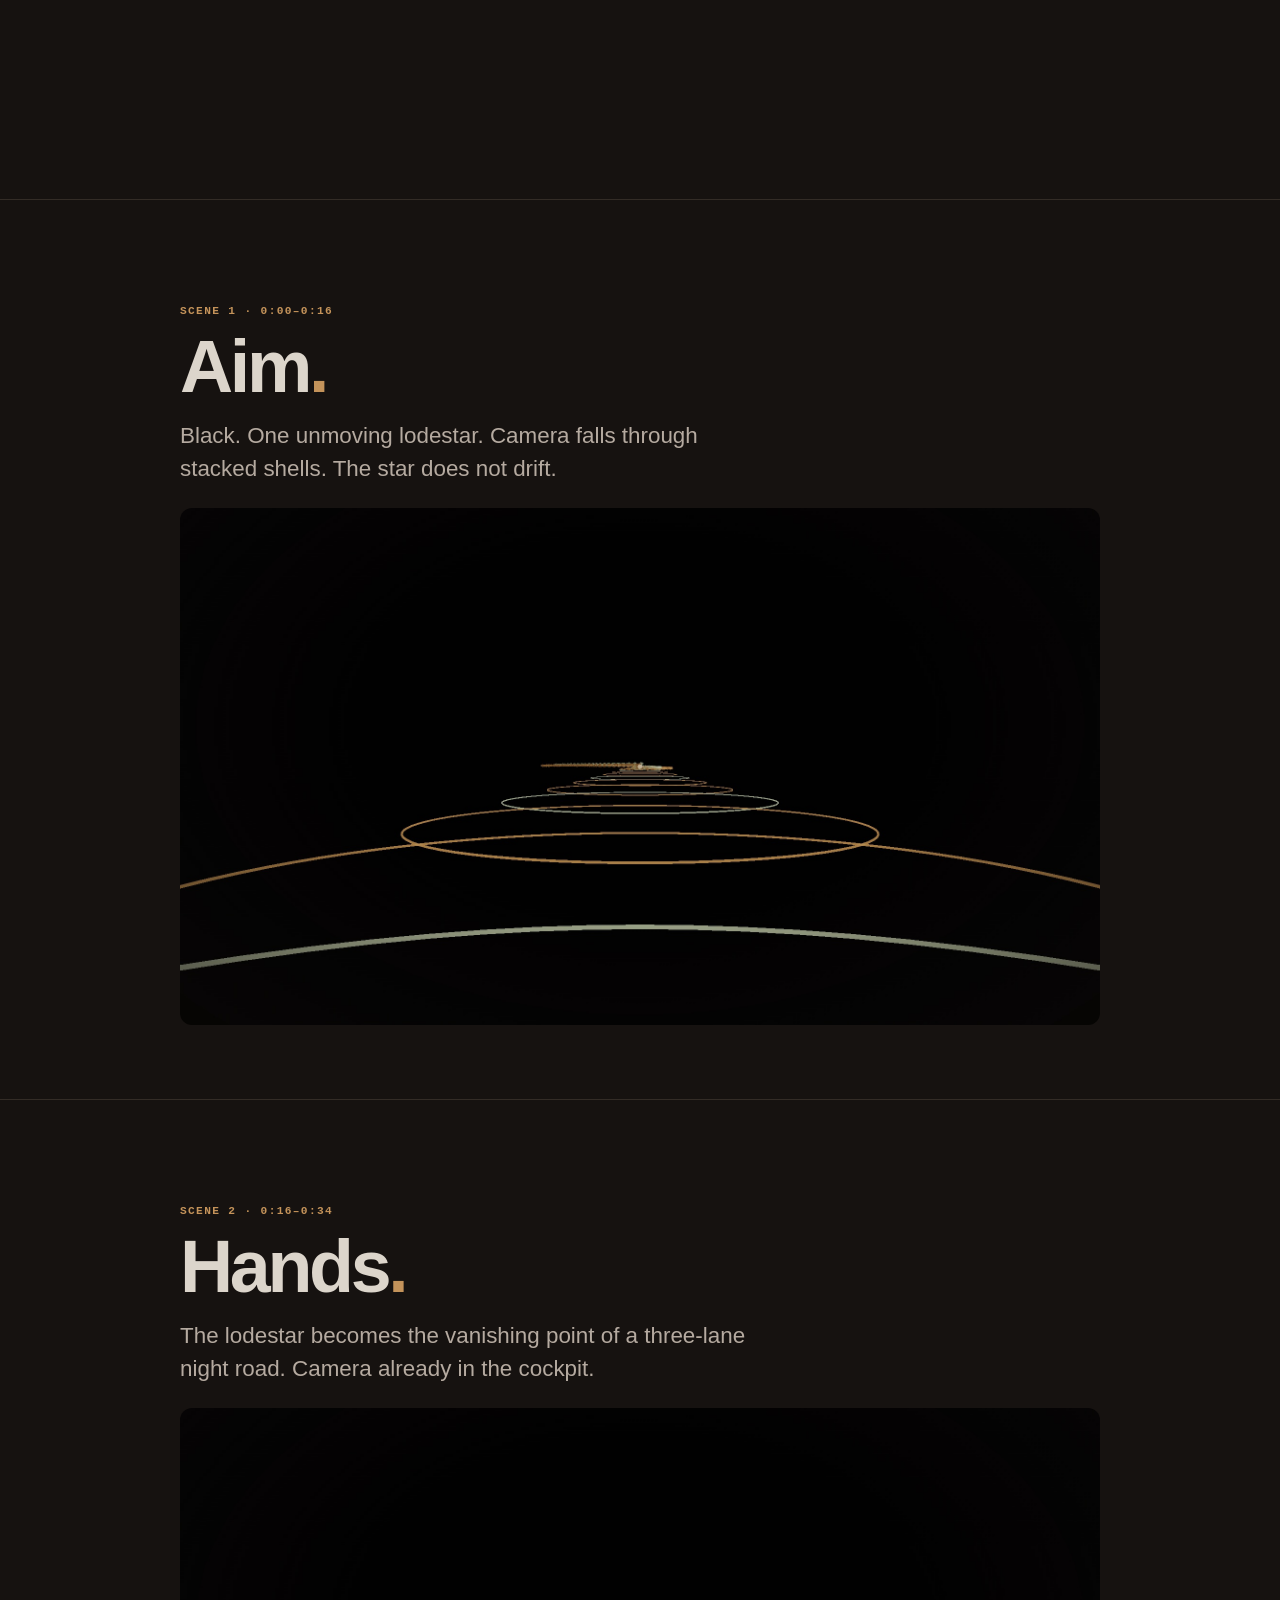
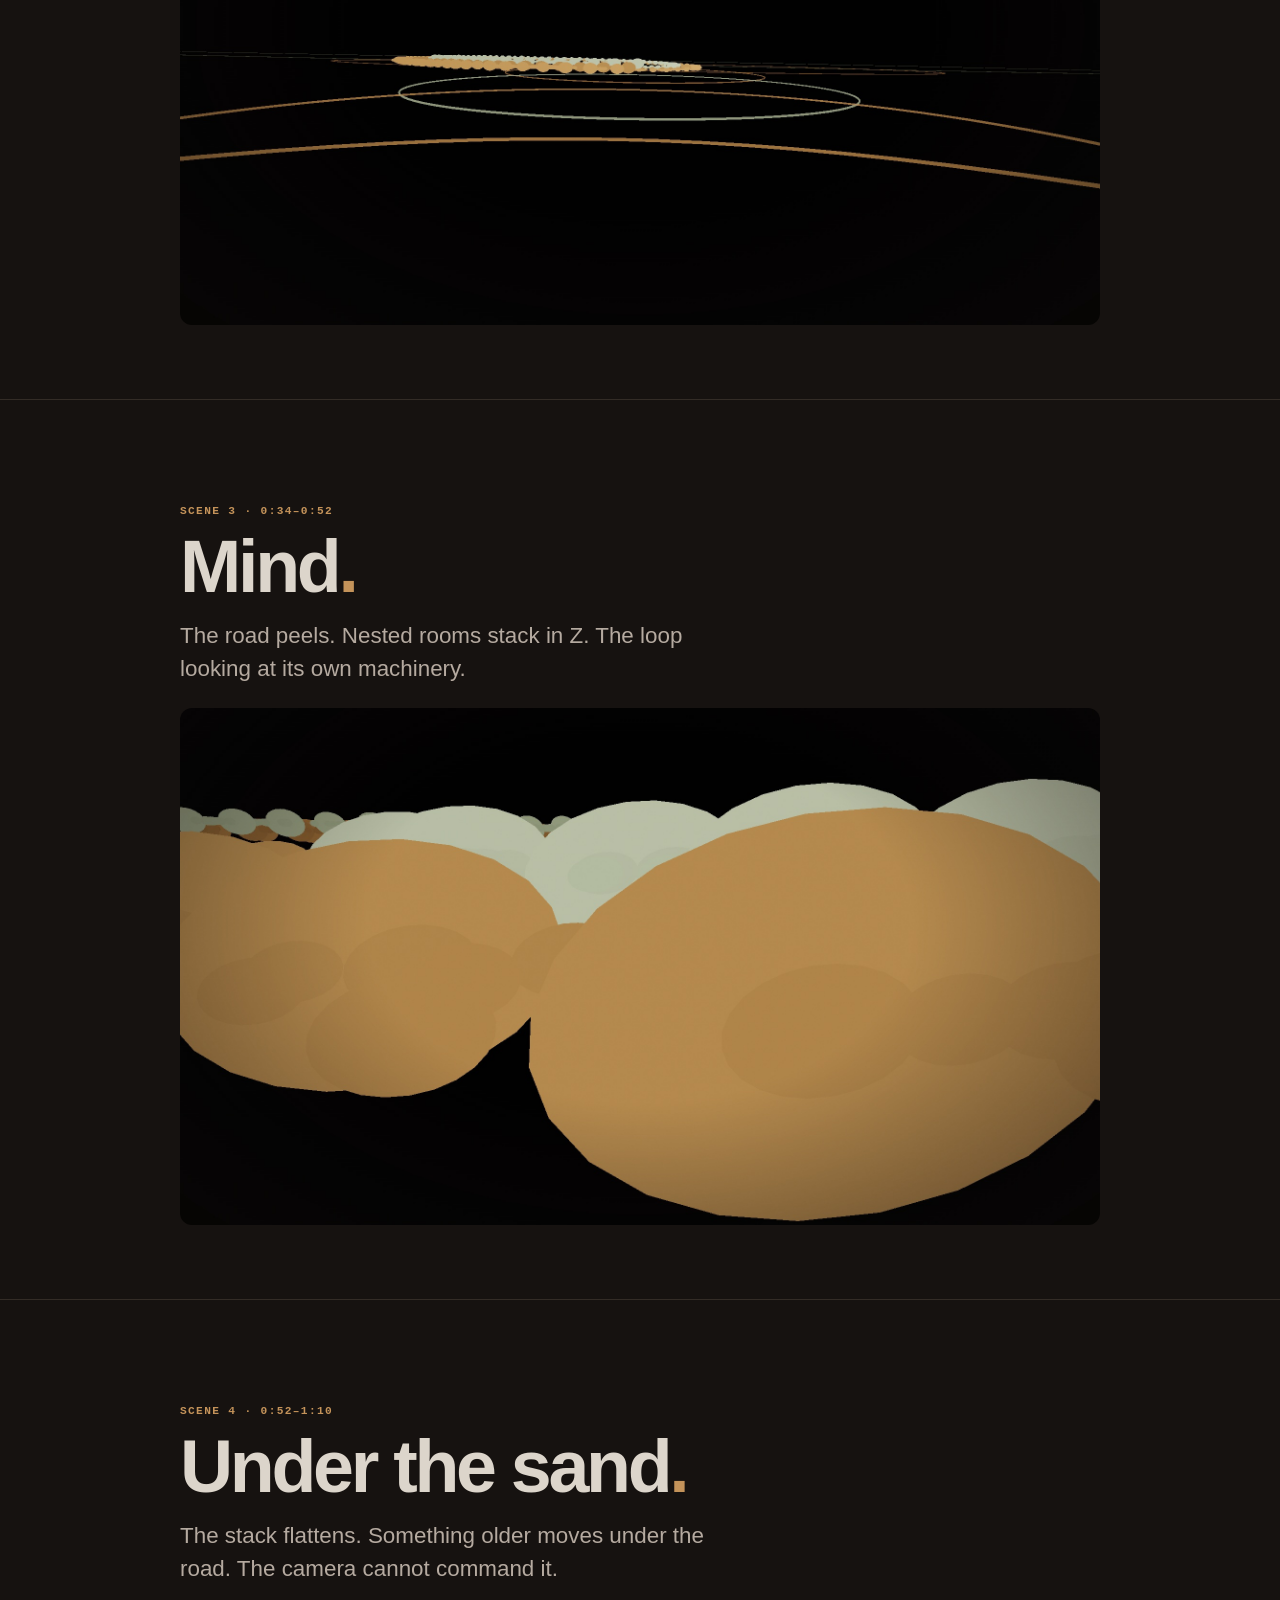
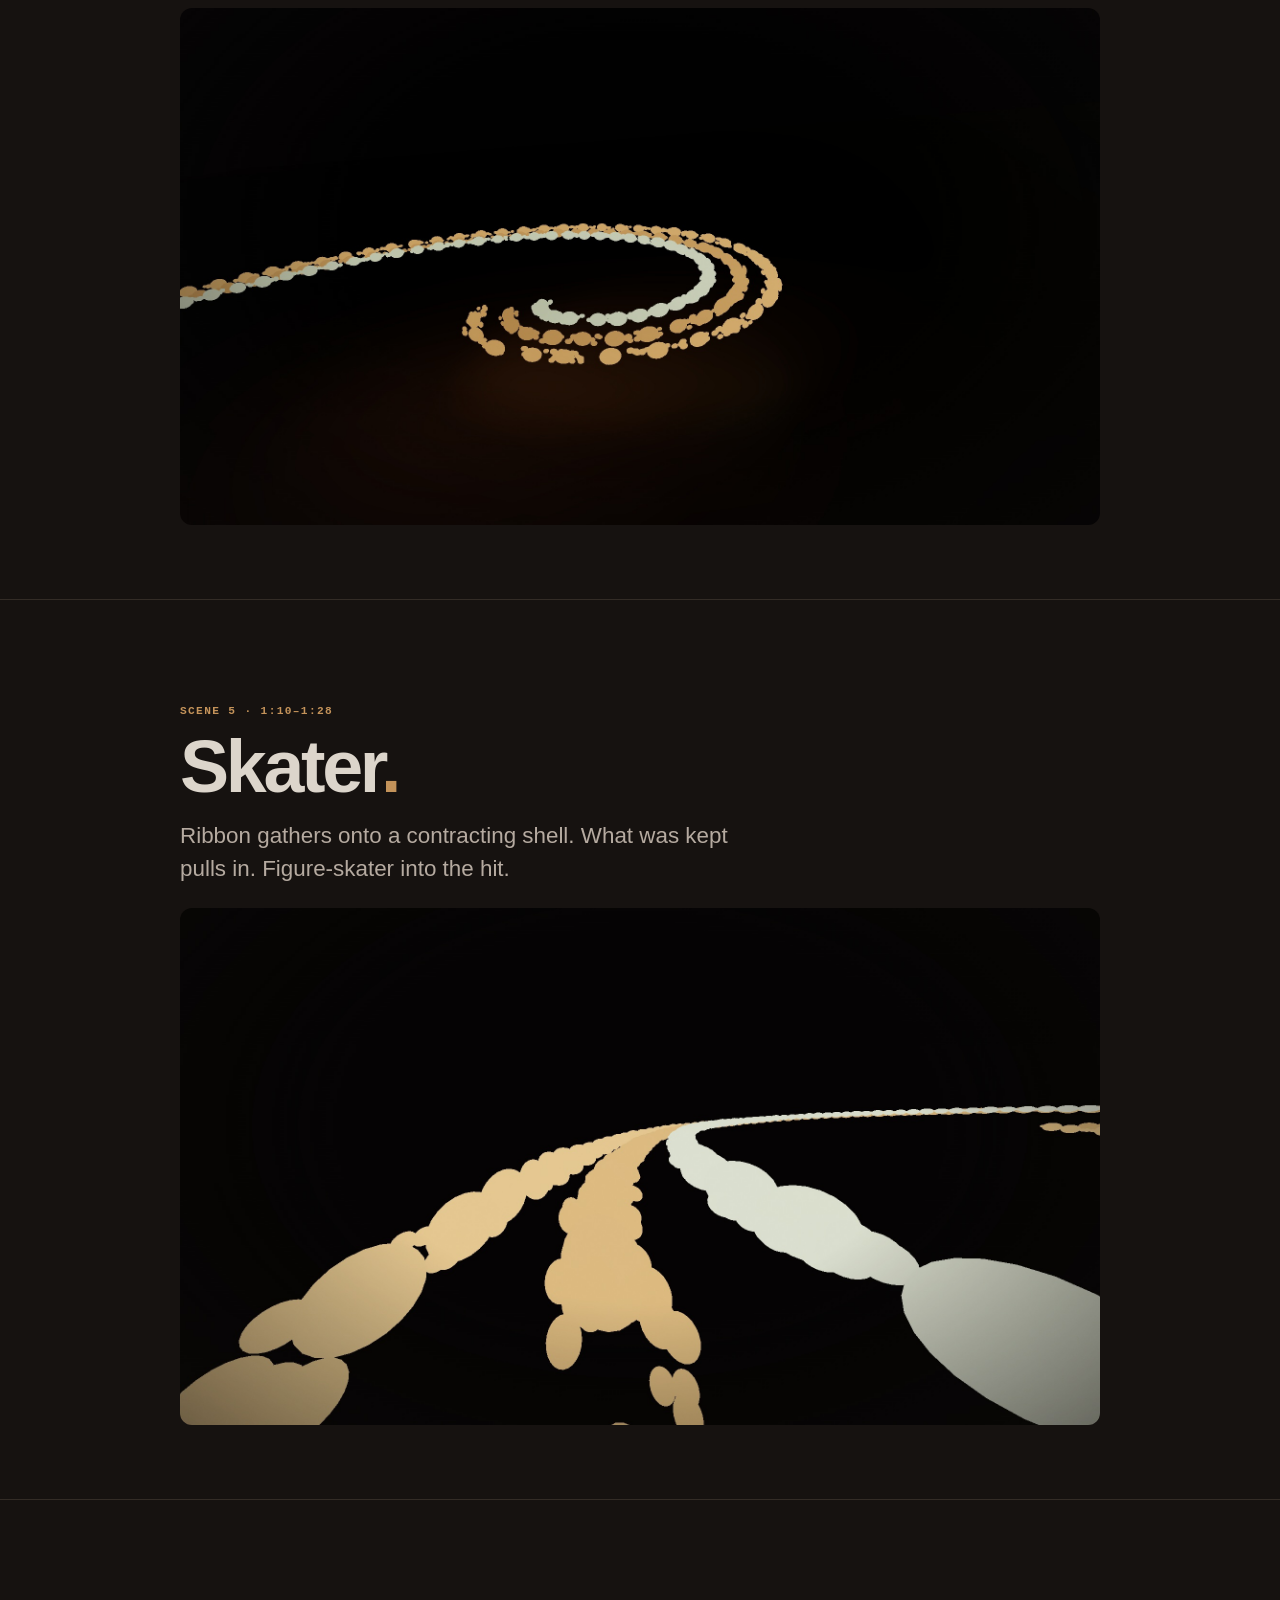
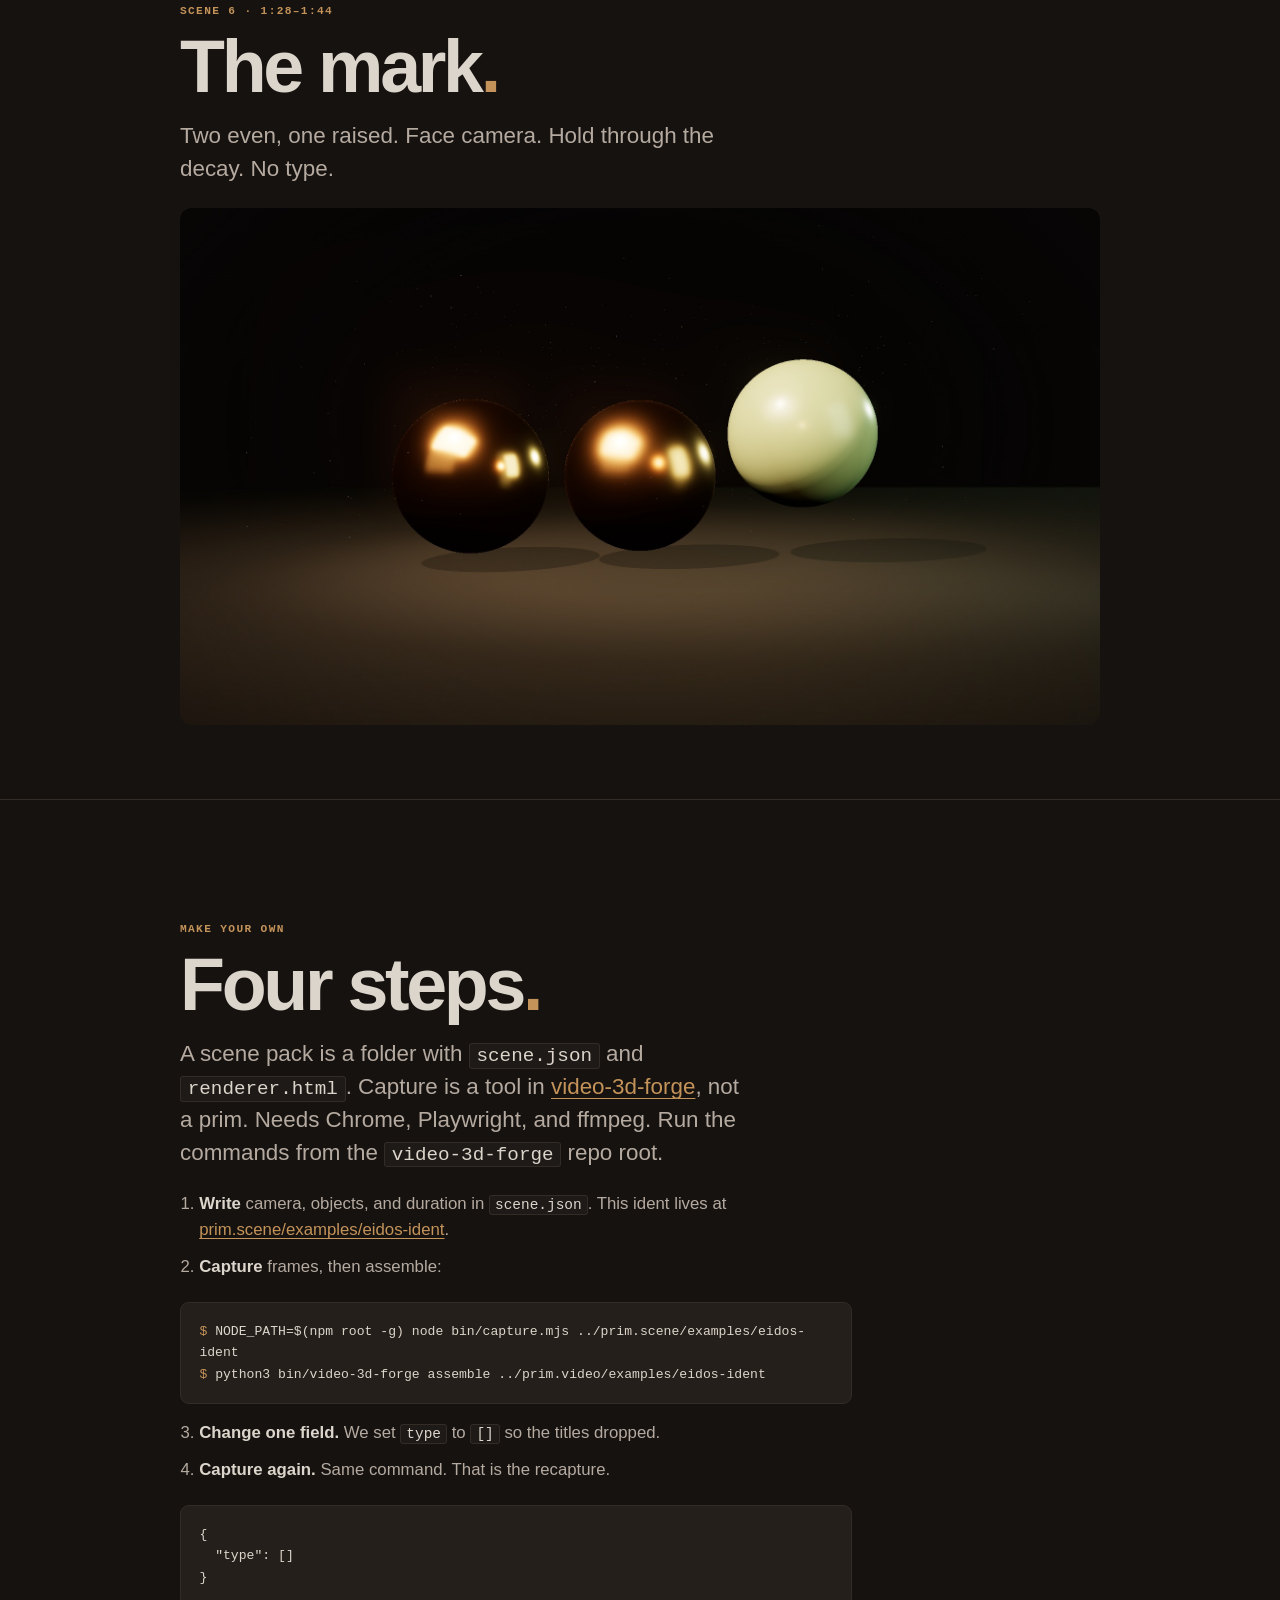
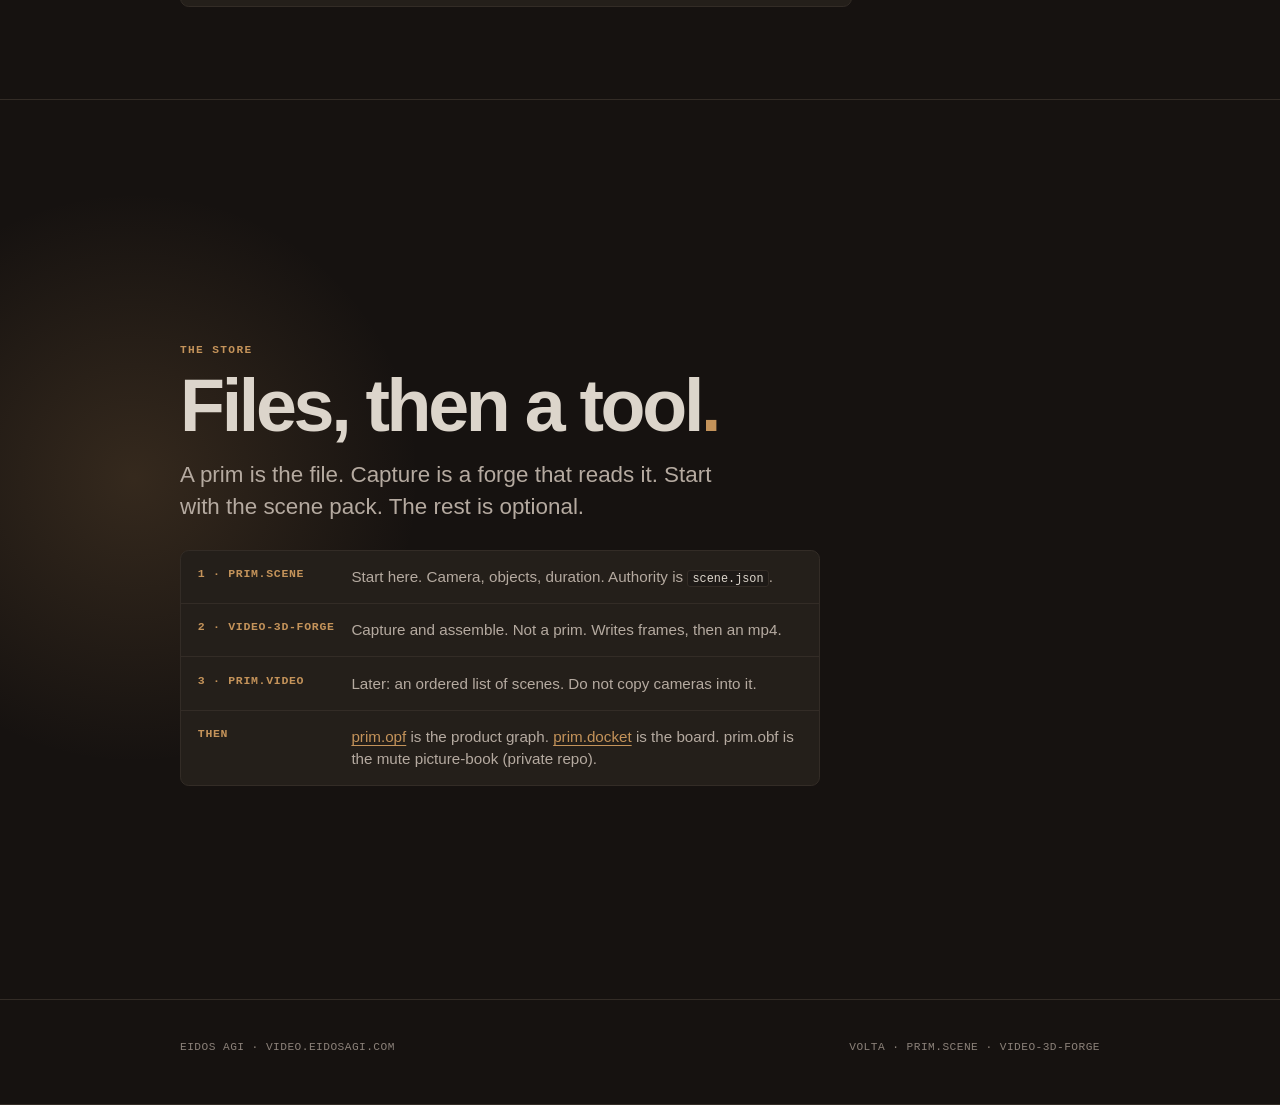
==== commit 89e40f84: "Put the ident on the fold and homework after the film. First viewport is the mute ident with Keep th" ====
--- a/examples/eidos-ident/site/index.html
+++ b/examples/eidos-ident/site/index.html
@@ -22,7 +22,7 @@
   <meta name="twitter:card" content="player">
   <link rel="stylesheet" href="./brand.css">
   <link rel="stylesheet" href="./volta.css">
-  <link rel="stylesheet" href="./video.css?v=9">
+  <link rel="stylesheet" href="./video.css?v=10">
 </head>
 <body class="reel">
   <header class="rail" id="rail">
@@ -33,13 +33,13 @@
     <nav class="rail-links" aria-label="Chapters">
       <a href="#v6">Play</a>
       <a href="#proof">Recapture</a>
-      <a href="#make">Make</a>
       <a href="#s1">Aim</a>
       <a href="#s2">Hands</a>
       <a href="#s3">Mind</a>
       <a href="#s4">Sand</a>
       <a href="#s5">Skater</a>
       <a href="#s6">Mark</a>
+      <a href="#make">Make</a>
       <a href="#prims">Store</a>
     </nav>
     <span class="stamp">reusable</span>
@@ -48,29 +48,27 @@
   <nav class="dots" aria-label="Section progress">
     <a href="#v6" data-chapter="v6" title="Play"></a>
     <a href="#proof" data-chapter="proof" title="Recapture"></a>
-    <a href="#make" data-chapter="make" title="Make"></a>
     <a href="#s1" data-chapter="s1" title="Aim"></a>
     <a href="#s2" data-chapter="s2" title="Hands"></a>
     <a href="#s3" data-chapter="s3" title="Mind"></a>
     <a href="#s4" data-chapter="s4" title="Sand"></a>
     <a href="#s5" data-chapter="s5" title="Skater"></a>
     <a href="#s6" data-chapter="s6" title="Mark"></a>
+    <a href="#make" data-chapter="make" title="Make"></a>
     <a href="#prims" data-chapter="prims" title="Store"></a>
   </nav>
 
   <section class="chapter film" id="v6" data-chapter="v6">
-    <div class="inner">
-      <p class="kicker reveal">ident-v6 · 16 seconds</p>
-      <h1 class="reveal d1">Keep the shot<span class="stop">.</span></h1>
-      <p class="lede reveal d2">This clip is a render of a scene file. You can change the file and capture it again. An AI-generated clip will not let you do that.</p>
-      <div class="stage reveal d3">
-        <video id="ident" playsinline webkit-playsinline preload="metadata" poster="./poster-v6.jpg?v=2" width="1920" height="1080">
-          <source src="./ident-v6.mp4?v=2" type="video/mp4">
-        </video>
-        <button class="play" id="go" type="button" aria-label="Play ident v6">
-          <span>Play</span>
-          <div class="hint">Tap to play with sound</div>
-        </button>
+    <div class="stage">
+      <video id="ident" playsinline webkit-playsinline preload="metadata" poster="./poster-v6.jpg?v=2" width="1920" height="1080">
+        <source src="./ident-v6.mp4?v=2" type="video/mp4">
+      </video>
+      <button class="play" id="go" type="button" aria-label="Play ident v6">
+        <span>Play</span>
+        <div class="hint">Tap to play with sound</div>
+      </button>
+      <div class="caption">
+        <h1>Keep the shot<span class="stop">.</span></h1>
       </div>
     </div>
   </section>
@@ -80,7 +78,7 @@
     <div class="inner">
       <p class="kicker reveal">What recapture means</p>
       <h2 class="reveal d1">We emptied type<span class="stop">.</span></h2>
-      <p class="lede reveal d2">Same camera. Same objects. In <code>scene.json</code>, <code>type</code> went from two title overlays to <code>[]</code>. Then we ran capture again. That is a recapture: a new render of the same scene, not a new generate.</p>
+      <p class="lede reveal d2">Same camera. Same objects. <code>type</code> went to <code>[]</code>. Recapture, not a generate.</p>
       <div class="pair reveal d3">
         <figure>
           <img src="./stills/before.jpg" alt="Mark with Eidos AGI titles burned in" width="1920" height="1080">
@@ -94,14 +92,63 @@
     </div>
   </section>
 
+  <section class="chapter" id="s1" data-chapter="s1">
+    <div class="inner">
+      <p class="kicker reveal">Scene 1 · 0:00–0:16</p>
+      <h2 class="reveal d1">Aim<span class="stop">.</span></h2>
+      <p class="lede reveal d2">Black. One unmoving lodestar. Camera falls through stacked shells. The star does not drift.</p>
+      <img class="still reveal d3" src="./stills/s1.jpg" alt="" width="1920" height="1080">
+    </div>
+  </section>
+  <section class="chapter" id="s2" data-chapter="s2">
+    <div class="inner">
+      <p class="kicker reveal">Scene 2 · 0:16–0:34</p>
+      <h2 class="reveal d1">Hands<span class="stop">.</span></h2>
+      <p class="lede reveal d2">The lodestar becomes the vanishing point of a three-lane night road. Camera already in the cockpit.</p>
+      <img class="still reveal d3" src="./stills/s2.jpg" alt="" width="1920" height="1080">
+    </div>
+  </section>
+  <section class="chapter" id="s3" data-chapter="s3">
+    <div class="inner">
+      <p class="kicker reveal">Scene 3 · 0:34–0:52</p>
+      <h2 class="reveal d1">Mind<span class="stop">.</span></h2>
+      <p class="lede reveal d2">The road peels. Nested rooms stack in Z. The loop looking at its own machinery.</p>
+      <img class="still reveal d3" src="./stills/s3.jpg" alt="" width="1920" height="1080">
+    </div>
+  </section>
+  <section class="chapter" id="s4" data-chapter="s4">
+    <div class="inner">
+      <p class="kicker reveal">Scene 4 · 0:52–1:10</p>
+      <h2 class="reveal d1">Under the sand<span class="stop">.</span></h2>
+      <p class="lede reveal d2">The stack flattens. Something older moves under the road. The camera cannot command it.</p>
+      <img class="still reveal d3" src="./stills/s4.jpg" alt="" width="1920" height="1080">
+    </div>
+  </section>
+  <section class="chapter" id="s5" data-chapter="s5">
+    <div class="inner">
+      <p class="kicker reveal">Scene 5 · 1:10–1:28</p>
+      <h2 class="reveal d1">Skater<span class="stop">.</span></h2>
+      <p class="lede reveal d2">Ribbon gathers onto a contracting shell. What was kept pulls in. Figure-skater into the hit.</p>
+      <img class="still reveal d3" src="./stills/s5.jpg" alt="" width="1920" height="1080">
+    </div>
+  </section>
+  <section class="chapter" id="s6" data-chapter="s6">
+    <div class="inner">
+      <p class="kicker reveal">Scene 6 · 1:28–1:44</p>
+      <h2 class="reveal d1">The mark<span class="stop">.</span></h2>
+      <p class="lede reveal d2">Two even, one raised. Face camera. Hold through the decay. No type.</p>
+      <img class="still reveal d3" src="./stills/s6.jpg" alt="" width="1920" height="1080">
+    </div>
+  </section>
+
   <section class="chapter" id="make" data-chapter="make">
     <div class="inner">
       <p class="kicker reveal">Make your own</p>
       <h2 class="reveal d1">Four steps<span class="stop">.</span></h2>
-      <p class="lede reveal d2">A scene pack is a folder with <code>scene.json</code> and <code>renderer.html</code>. Capture is a tool in <a href="https://github.com/eidos-agi/video-3d-forge">video-3d-forge</a>, not a prim. Needs Chrome, Playwright, and ffmpeg.</p>
+      <p class="lede reveal d2">A scene pack is a folder with <code>scene.json</code> and <code>renderer.html</code>. Capture is a tool in <a href="https://github.com/eidos-agi/video-3d-forge">video-3d-forge</a>, not a prim. Needs Chrome, Playwright, and ffmpeg. Run the commands from the <code>video-3d-forge</code> repo root.</p>
       <ol class="steps reveal d3">
         <li><strong>Write</strong> camera, objects, and duration in <code>scene.json</code>. This ident lives at <a href="https://github.com/eidos-agi/prim.scene/tree/main/examples/eidos-ident">prim.scene/examples/eidos-ident</a>.</li>
-        <li><strong>Capture</strong> frames, then assemble. From <code>video-3d-forge</code>:</li>
+        <li><strong>Capture</strong> frames, then assemble:</li>
       </ol>
       <pre class="receipt reveal d3"><span class="prompt">$</span> NODE_PATH=$(npm root -g) node bin/capture.mjs ../prim.scene/examples/eidos-ident
 <span class="prompt">$</span> python3 bin/video-3d-forge assemble ../prim.video/examples/eidos-ident</pre>
@@ -115,55 +162,6 @@
     </div>
   </section>
 
-  <section class="chapter" id="s1" data-chapter="s1">
-    <div class="inner">
-      <p class="kicker reveal">Scene 1 · 0:00–0:16</p>
-      <h2 class="reveal d1">Aim<span class="stop">.</span></h2>
-      <p class="lede reveal d2">Black. One unmoving lodestar. Camera falls through stacked shells. The star does not drift.</p>
-      <img class="still reveal d3" src="./stills/s1.jpg" alt="" width="1920" height="1080">
-    </div>
-  </section>
-  <section class="chapter" id="s2" data-chapter="s2">
-    <div class="inner">
-      <p class="kicker reveal">Scene 2 · 0:16–0:34</p>
-      <h2 class="reveal d1">Hands<span class="stop">.</span></h2>
-      <p class="lede reveal d2">The lodestar becomes the vanishing point of a three-lane night road. Camera already in the cockpit.</p>
-      <img class="still reveal d3" src="./stills/s2.jpg" alt="" width="1920" height="1080">
-    </div>
-  </section>
-  <section class="chapter" id="s3" data-chapter="s3">
-    <div class="inner">
-      <p class="kicker reveal">Scene 3 · 0:34–0:52</p>
-      <h2 class="reveal d1">Mind<span class="stop">.</span></h2>
-      <p class="lede reveal d2">The road peels. Nested rooms stack in Z. The loop looking at its own machinery.</p>
-      <img class="still reveal d3" src="./stills/s3.jpg" alt="" width="1920" height="1080">
-    </div>
-  </section>
-  <section class="chapter" id="s4" data-chapter="s4">
-    <div class="inner">
-      <p class="kicker reveal">Scene 4 · 0:52–1:10</p>
-      <h2 class="reveal d1">Under the sand<span class="stop">.</span></h2>
-      <p class="lede reveal d2">The stack flattens. Something older moves under the road. The camera cannot command it.</p>
-      <img class="still reveal d3" src="./stills/s4.jpg" alt="" width="1920" height="1080">
-    </div>
-  </section>
-  <section class="chapter" id="s5" data-chapter="s5">
-    <div class="inner">
-      <p class="kicker reveal">Scene 5 · 1:10–1:28</p>
-      <h2 class="reveal d1">Skater<span class="stop">.</span></h2>
-      <p class="lede reveal d2">Ribbon gathers onto a contracting shell. What was kept pulls in. Figure-skater into the hit.</p>
-      <img class="still reveal d3" src="./stills/s5.jpg" alt="" width="1920" height="1080">
-    </div>
-  </section>
-  <section class="chapter" id="s6" data-chapter="s6">
-    <div class="inner">
-      <p class="kicker reveal">Scene 6 · 1:28–1:44</p>
-      <h2 class="reveal d1">The mark<span class="stop">.</span></h2>
-      <p class="lede reveal d2">Two even, one raised. Face camera. Hold through the decay. No type.</p>
-      <img class="still reveal d3" src="./stills/s6.jpg" alt="" width="1920" height="1080">
-    </div>
-  </section>
-
   <section class="chapter" id="prims" data-chapter="prims">
     <div class="glow" aria-hidden="true"></div>
     <div class="inner">
@@ -204,15 +202,17 @@
     </div>
   </footer>
 
-  <script src="./scroll.js?v=2"></script>
+  <script src="./scroll.js?v=3"></script>
   <script>
     (function () {
       var v = document.getElementById("ident");
       var go = document.getElementById("go");
+      var film = document.getElementById("v6");
       if (!v || !go) return;
       function hide() {
         go.hidden = true;
         v.controls = true;
+        if (film) film.classList.add("playing");
       }
       go.addEventListener("click", function () {
         v.muted = false;
@@ -221,6 +221,9 @@
         else hide();
       });
       v.addEventListener("play", hide);
+      v.addEventListener("pause", function () {
+        if (film) film.classList.remove("playing");
+      });
     })();
   </script>
 </body>
--- a/examples/eidos-ident/site/video.css
+++ b/examples/eidos-ident/site/video.css
@@ -1,49 +1,50 @@
 html[data-palette="ink"] { color-scheme: dark; }
+html { scroll-behavior: auto; }
 body.reel { background: var(--bg); }
-.chapter.film { padding-top: 5.25rem; padding-bottom: 2.25rem; }
-.chapter.film .inner { width: min(1080px, 100%); }
-.chapter.film h2 { font-size: clamp(1.7rem, 4.6vw, 3.1rem); max-width: 22ch; }
-.pair {
-  display: grid;
-  grid-template-columns: 1fr 1fr;
-  gap: 0.75rem;
-  margin-top: 1.5rem;
-  max-width: 56rem;
+.chapter .inner { scroll-margin-top: 4.75rem; }
+
+.chapter.film {
+  padding: 0;
+  display: block;
+  min-height: 100svh;
+  border-bottom: 0;
 }
-.pair figure { margin: 0; }
-.pair img {
+.chapter.film .stage {
+  position: relative;
+  margin: 0;
+  border-radius: 0;
+  width: 100%;
+  height: 100svh;
+  background: #000;
+  overflow: hidden;
+}
+.chapter.film video {
   display: block;
   width: 100%;
-  height: auto;
-  border-radius: 12px;
+  height: 100%;
+  object-fit: cover;
   background: #000;
 }
-.pair figcaption {
-  margin-top: 0.55rem;
-  font: 700 0.68rem/1 var(--mono);
-  letter-spacing: 0.08em;
-  text-transform: uppercase;
-  color: var(--ink-soft);
+.chapter.film .caption {
+  position: absolute;
+  left: 0;
+  right: 0;
+  bottom: 0;
+  z-index: 3;
+  padding: 5.5rem clamp(1.1rem, 4vw, 2.5rem) calc(2rem + env(safe-area-inset-bottom, 0px));
+  background: linear-gradient(180deg, transparent, color-mix(in srgb, #000 78%, transparent) 58%);
+  pointer-events: none;
+  transition: opacity 0.25s ease;
 }
-@media (max-width: 720px) {
-  .pair { grid-template-columns: 1fr; }
+.chapter.film .caption h1 {
+  margin: 0;
+  font-size: clamp(2rem, 6vw, 3.4rem);
+  max-width: 12ch;
+  color: #f0ebe4;
+  text-shadow: 0 1px 18px #000;
 }
-.stage {
-  position: relative;
-  margin-top: 1.5rem;
-  background: #000;
-  border-radius: 12px;
-  overflow: hidden;
-}
-.stage video {
-  display: block;
-  width: 100%;
-  height: auto;
-  aspect-ratio: 16 / 9;
-  object-fit: contain;
-  background: #000;
-  vertical-align: middle;
-}
+.chapter.film.playing .caption { opacity: 0; }
+
 .play {
   position: absolute;
   inset: 0;
@@ -83,6 +84,33 @@
   color: #f0ebe4;
   text-shadow: 0 1px 8px #000;
 }
+
+.pair {
+  display: grid;
+  grid-template-columns: 1fr 1fr;
+  gap: 0.75rem;
+  margin-top: 1.5rem;
+  max-width: 56rem;
+}
+.pair figure { margin: 0; }
+.pair img {
+  display: block;
+  width: 100%;
+  height: auto;
+  border-radius: 12px;
+  background: #000;
+}
+.pair figcaption {
+  margin-top: 0.55rem;
+  font: 700 0.68rem/1 var(--mono);
+  letter-spacing: 0.08em;
+  text-transform: uppercase;
+  color: var(--ink-soft);
+}
+@media (max-width: 720px) {
+  .pair { grid-template-columns: 1fr; }
+}
+
 .still {
   display: block;
   width: 100%;
@@ -140,19 +168,8 @@
 }
 @media (max-width: 720px) {
   .prim { grid-template-columns: 1fr; gap: 0.25rem; padding: 0.8rem 0.95rem; }
-  .chapter.film { padding: 4.6rem 1.1rem 1.6rem; }
-  .chapter.film h2 { font-size: clamp(1.45rem, 7.5vw, 2.1rem); }
-  .chapter.film .lede { font-size: 1rem; max-width: 32rem; }
-  .stage { margin-top: 0.85rem; }
-  .stage video { max-height: 48svh; }
 }
 @media (orientation: landscape) and (max-height: 500px) {
   .dots, .rail { display: none; }
-  .chapter.film { padding: 0; min-height: 100svh; }
-  .chapter.film .inner { width: 100%; }
-  .chapter.film .kicker,
-  .chapter.film h2,
-  .chapter.film .lede { display: none; }
-  .stage { border-radius: 0; margin: 0; }
-  .stage video { max-height: 100svh; height: 100svh; }
+  .chapter.film .caption { display: none; }
 }
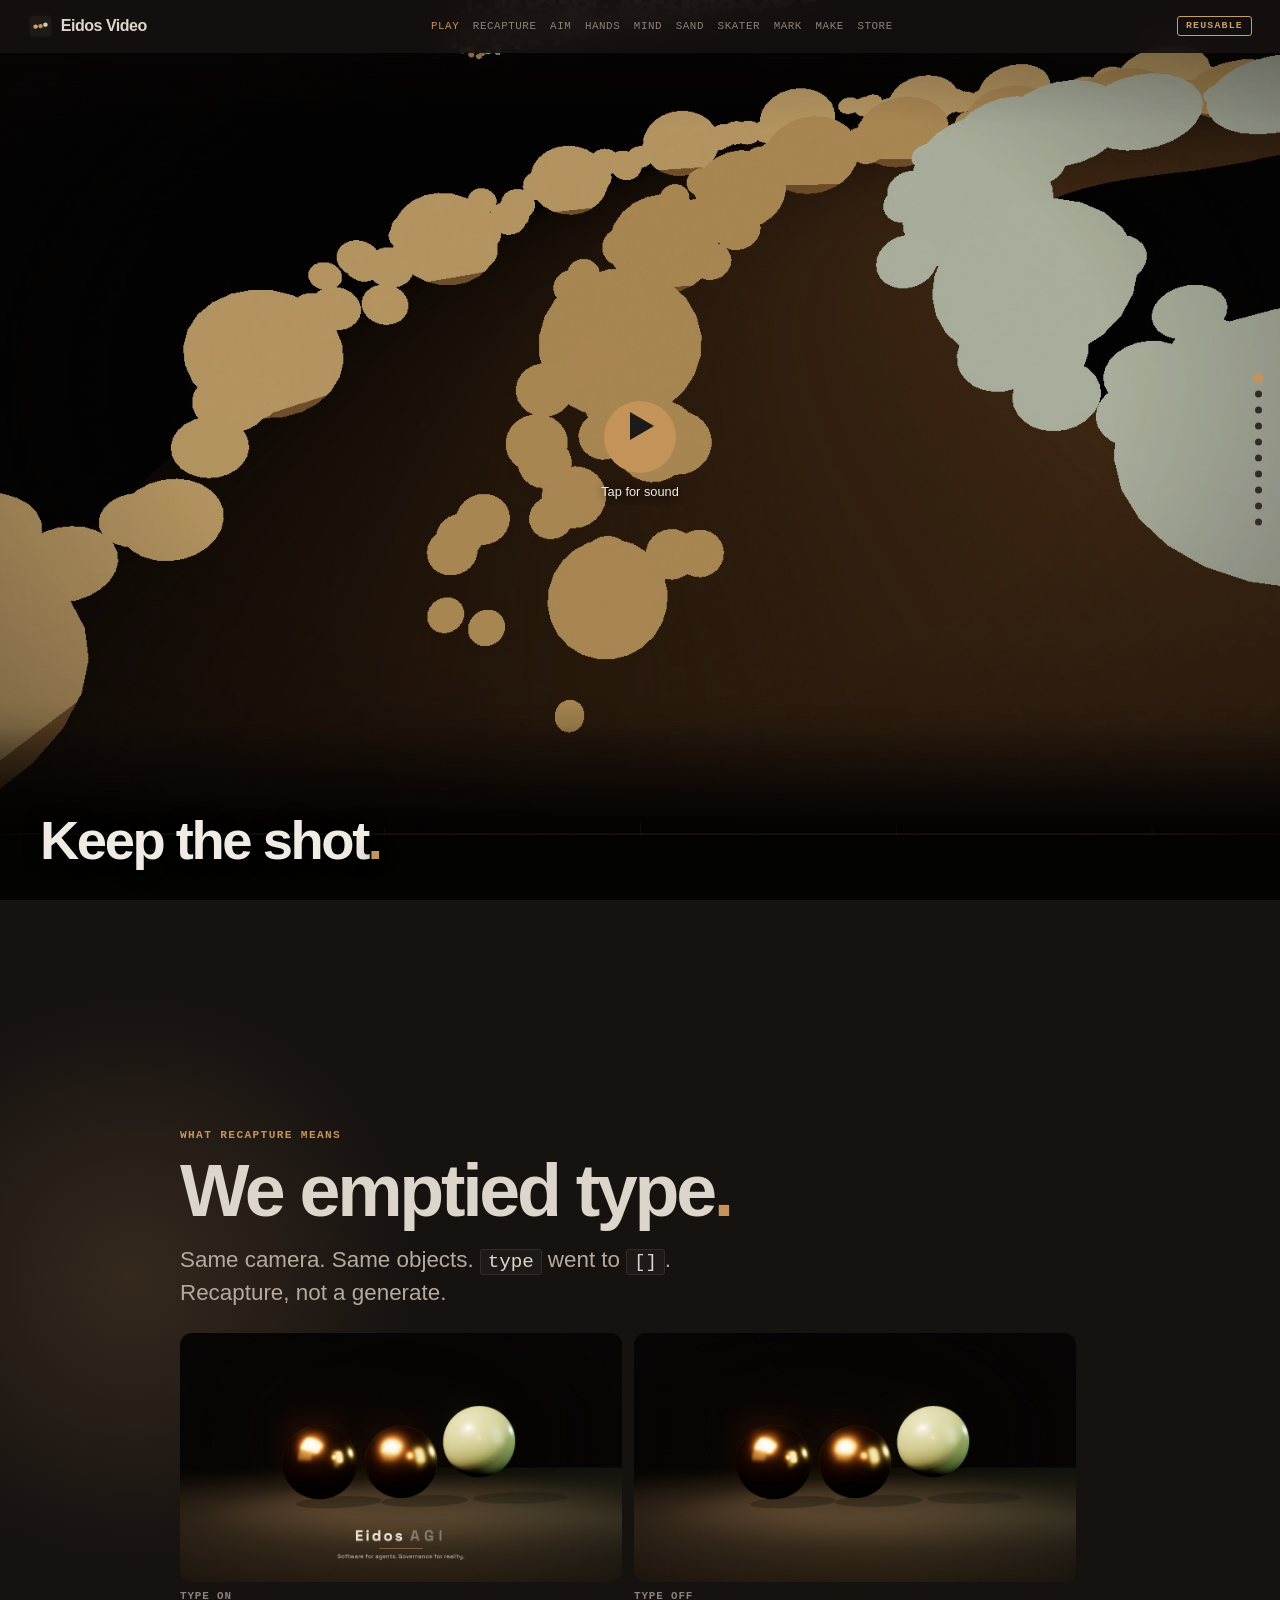
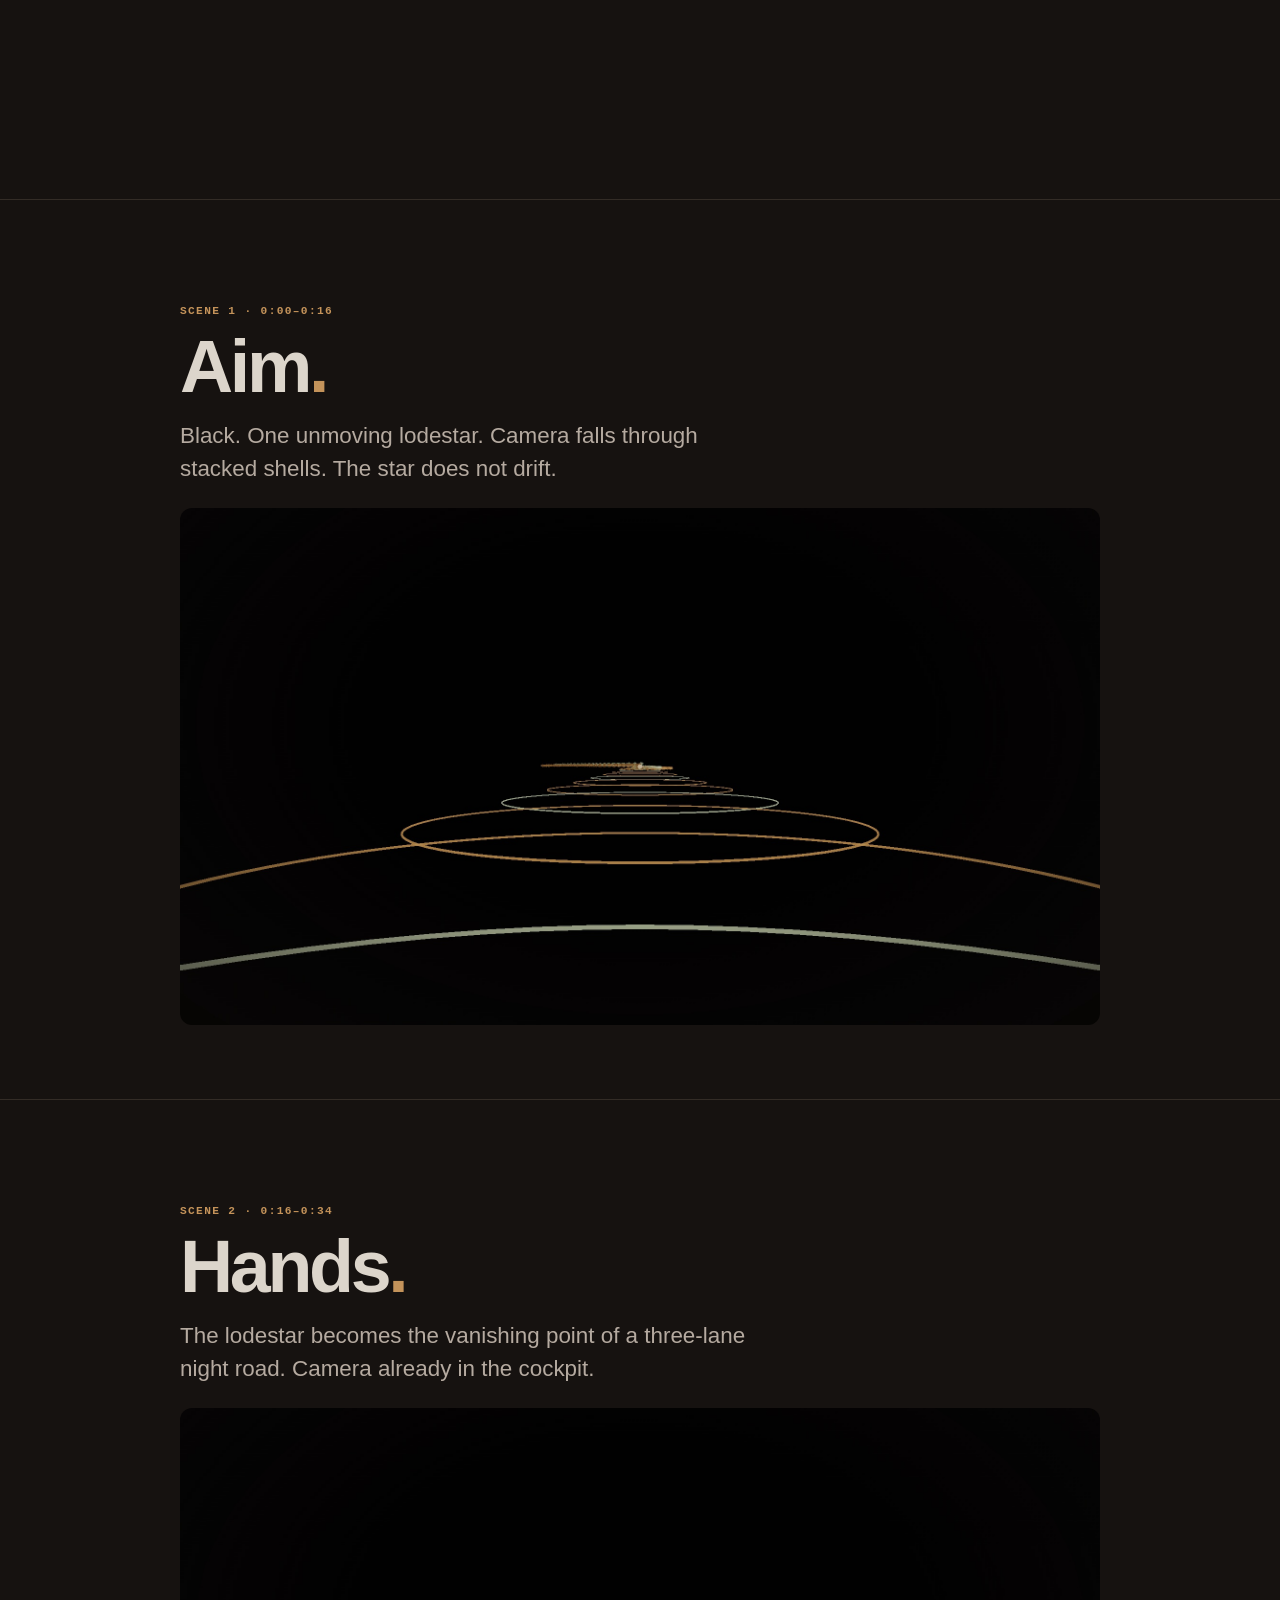
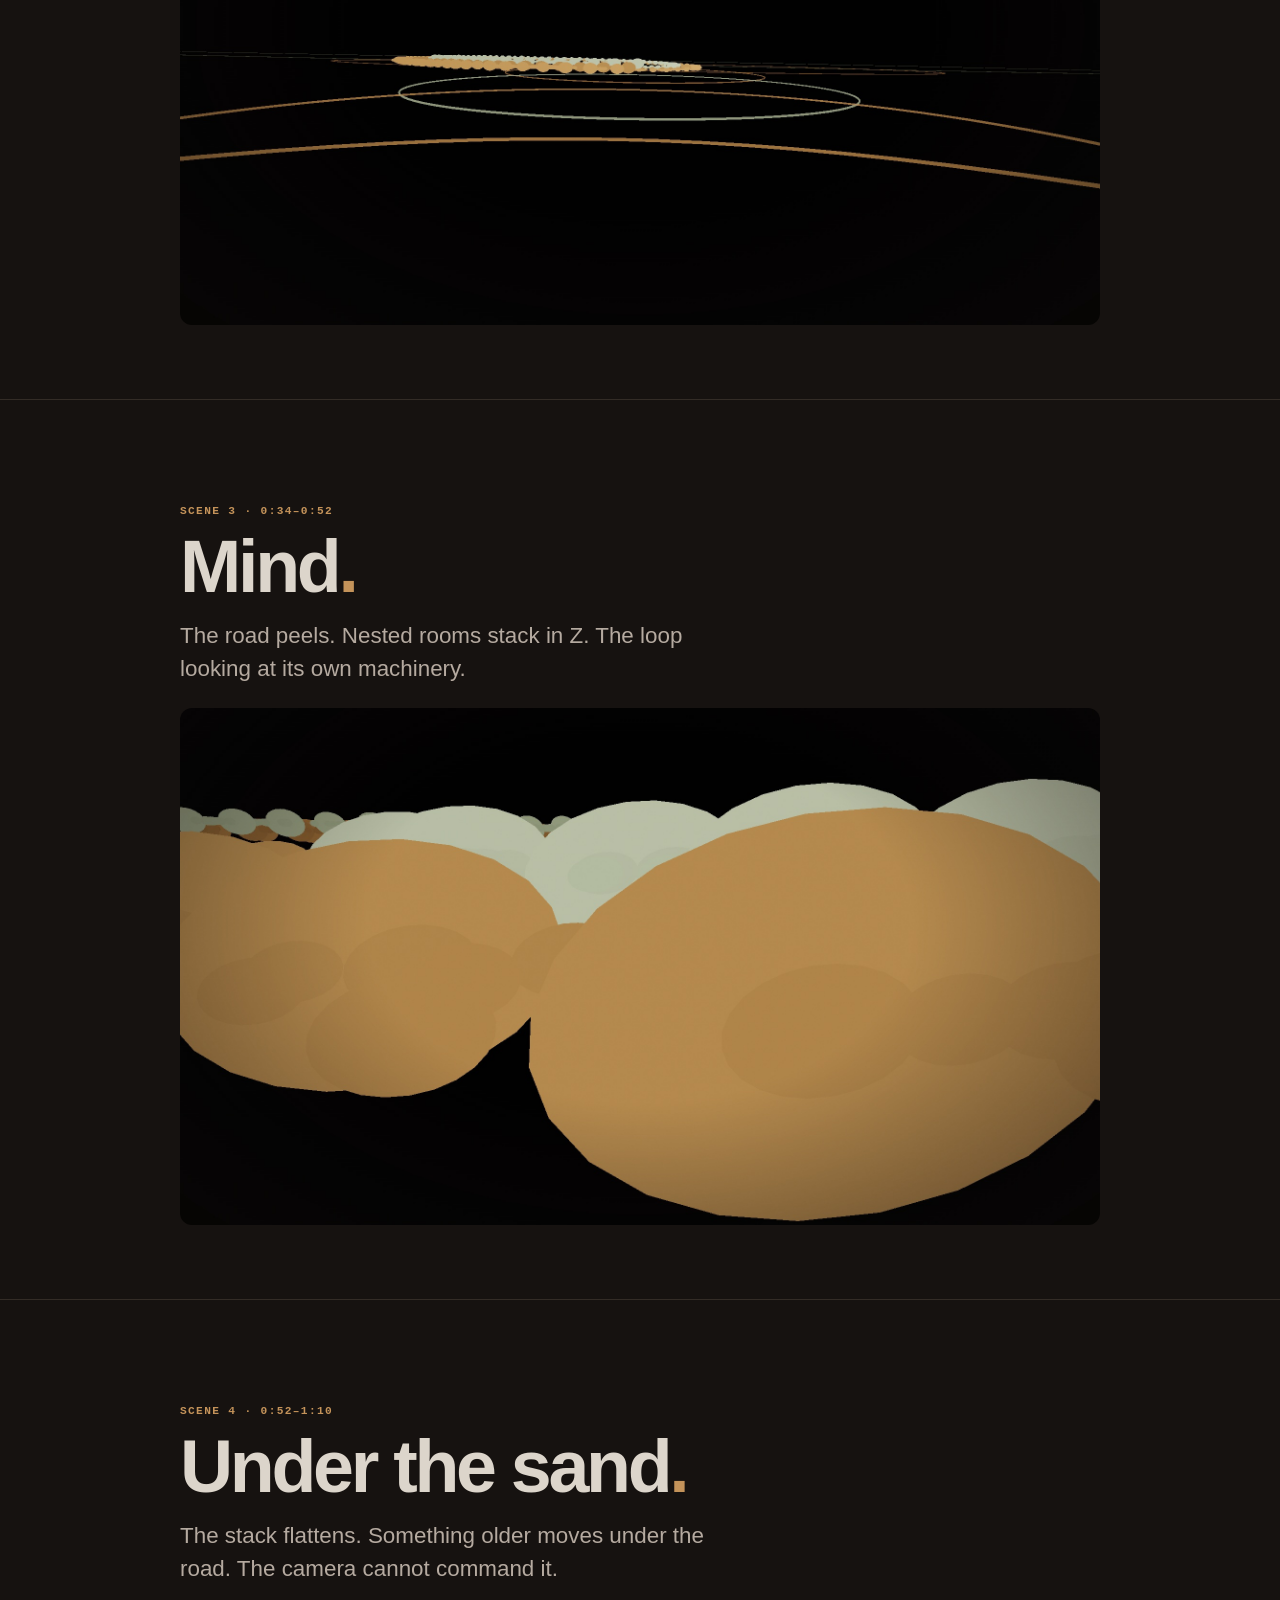
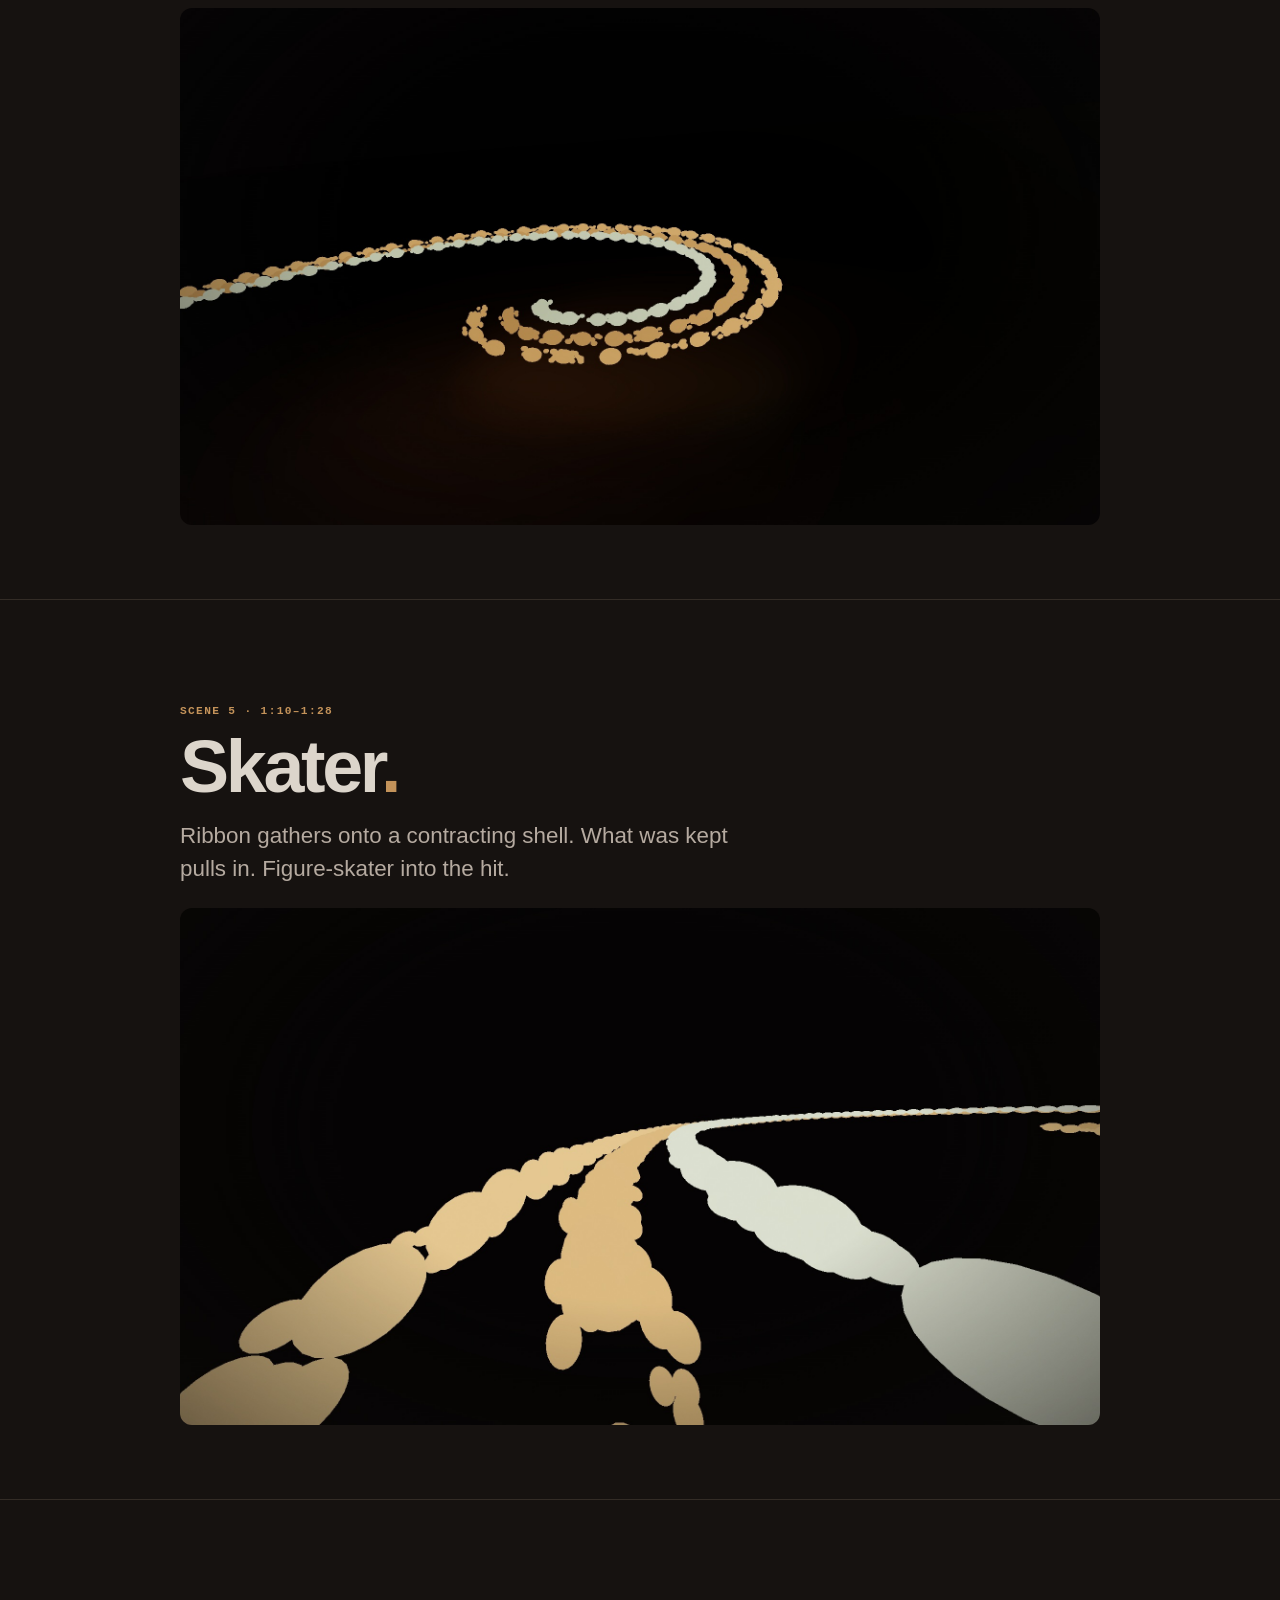
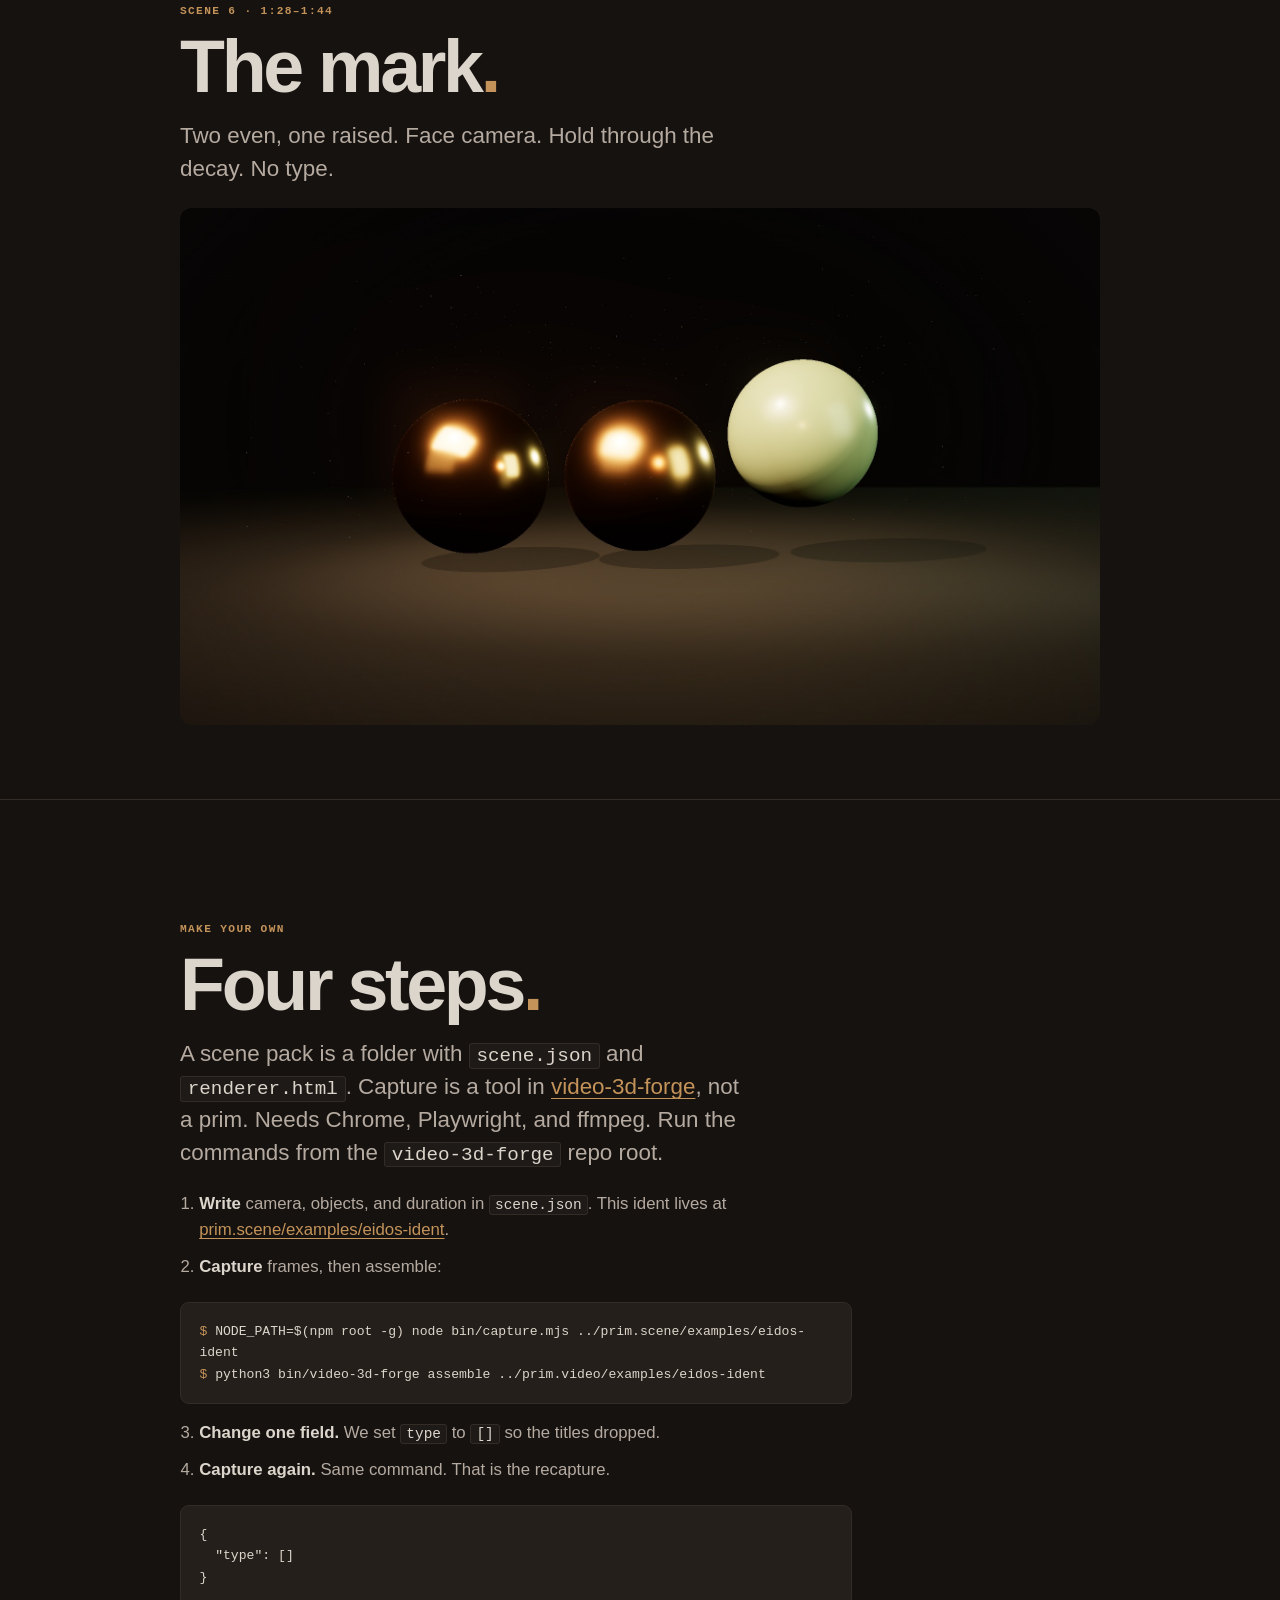
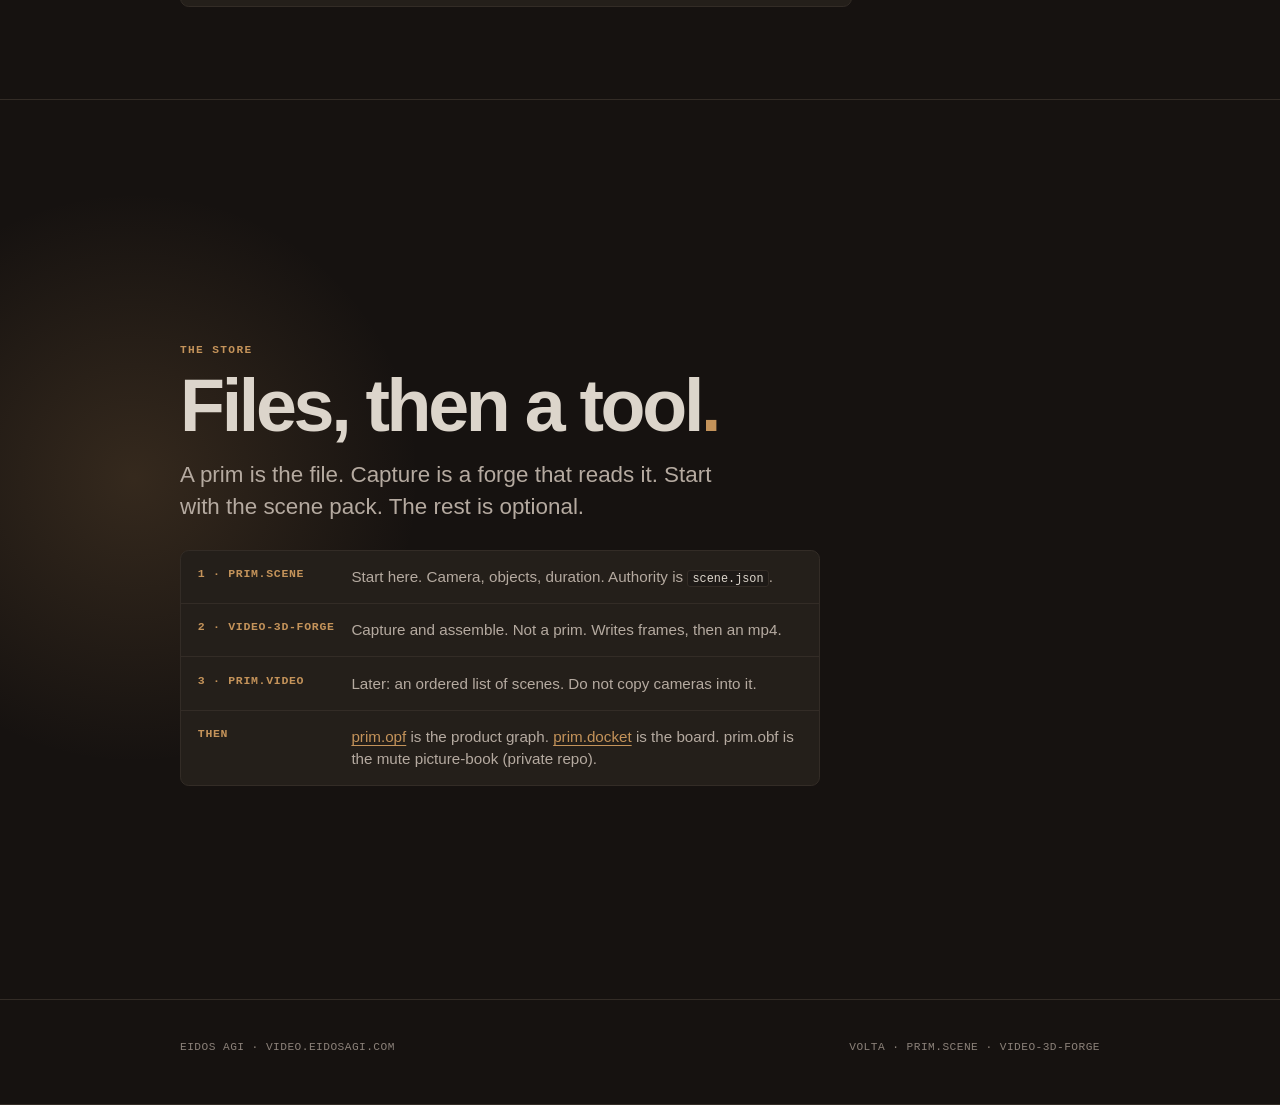
==== commit 9bf5552f: "Mute-loop the ident, then restart from black with sound. Tap for sound dips the fold to black, seeks" ====
--- a/examples/eidos-ident/site/index.html
+++ b/examples/eidos-ident/site/index.html
@@ -22,7 +22,7 @@
   <meta name="twitter:card" content="player">
   <link rel="stylesheet" href="./brand.css">
   <link rel="stylesheet" href="./volta.css">
-  <link rel="stylesheet" href="./video.css?v=10">
+  <link rel="stylesheet" href="./video.css?v=11">
 </head>
 <body class="reel">
   <header class="rail" id="rail">
@@ -60,16 +60,17 @@
 
   <section class="chapter film" id="v6" data-chapter="v6">
     <div class="stage">
-      <video id="ident" playsinline webkit-playsinline preload="metadata" poster="./poster-v6.jpg?v=2" width="1920" height="1080">
+      <video id="ident" muted autoplay loop playsinline webkit-playsinline preload="auto" poster="./poster-v6.jpg?v=2" width="1920" height="1080">
         <source src="./ident-v6.mp4?v=2" type="video/mp4">
       </video>
-      <button class="play" id="go" type="button" aria-label="Play ident v6">
+      <button class="play" id="go" type="button" aria-label="Play from the start with sound">
         <span>Play</span>
-        <div class="hint">Tap to play with sound</div>
+        <div class="hint">Tap for sound</div>
       </button>
       <div class="caption">
         <h1>Keep the shot<span class="stop">.</span></h1>
       </div>
+      <div class="veil" aria-hidden="true"></div>
     </div>
   </section>
 
@@ -208,21 +209,35 @@
       var v = document.getElementById("ident");
       var go = document.getElementById("go");
       var film = document.getElementById("v6");
-      if (!v || !go) return;
-      function hide() {
-        go.hidden = true;
-        v.controls = true;
-        if (film) film.classList.add("playing");
+      if (!v || !go || !film) return;
+      var armed = false;
+
+      v.muted = true;
+      v.defaultMuted = true;
+      v.loop = true;
+      v.playsInline = true;
+      var preview = v.play();
+      if (preview && preview.catch) preview.catch(function () {});
+
+      function reveal() {
+        film.classList.add("is-revealing");
+        window.setTimeout(function () {
+          film.classList.remove("is-restarting", "is-revealing");
+          go.hidden = true;
+          v.controls = true;
+        }, 560);
       }
+
       go.addEventListener("click", function () {
+        if (armed) return;
+        armed = true;
+        film.classList.add("playing", "is-restarting");
         v.muted = false;
+        v.loop = true;
+        v.currentTime = 0;
         var p = v.play();
-        if (p && p.then) p.then(hide).catch(function () {});
-        else hide();
-      });
-      v.addEventListener("play", hide);
-      v.addEventListener("pause", function () {
-        if (film) film.classList.remove("playing");
+        if (p && p.catch) p.catch(function () {});
+        window.setTimeout(reveal, 180);
       });
     })();
   </script>
--- a/examples/eidos-ident/site/video.css
+++ b/examples/eidos-ident/site/video.css
@@ -34,7 +34,7 @@
   padding: 5.5rem clamp(1.1rem, 4vw, 2.5rem) calc(2rem + env(safe-area-inset-bottom, 0px));
   background: linear-gradient(180deg, transparent, color-mix(in srgb, #000 78%, transparent) 58%);
   pointer-events: none;
-  transition: opacity 0.25s ease;
+  transition: opacity 0.55s ease;
 }
 .chapter.film .caption h1 {
   margin: 0;
@@ -44,6 +44,22 @@
   text-shadow: 0 1px 18px #000;
 }
 .chapter.film.playing .caption { opacity: 0; }
+.chapter.film .veil {
+  position: absolute;
+  inset: 0;
+  z-index: 5;
+  background: #000;
+  opacity: 0;
+  pointer-events: none;
+}
+.chapter.film.is-restarting .veil {
+  opacity: 1;
+  transition: none;
+}
+.chapter.film.is-restarting.is-revealing .veil {
+  opacity: 0;
+  transition: opacity 0.55s ease;
+}
 
 .play {
   position: absolute;
@@ -55,12 +71,14 @@
   justify-content: center;
   gap: 0.85rem;
   border: 0;
-  background: color-mix(in srgb, #000 28%, transparent);
+  background: color-mix(in srgb, #000 16%, transparent);
   color: var(--accent-ink);
   cursor: pointer;
   padding: 0;
+  transition: opacity 0.35s ease;
 }
-.play[hidden] { display: none; }
+.play[hidden],
+.chapter.film.playing .play { display: none; }
 .play span {
   width: 72px;
   height: 72px;
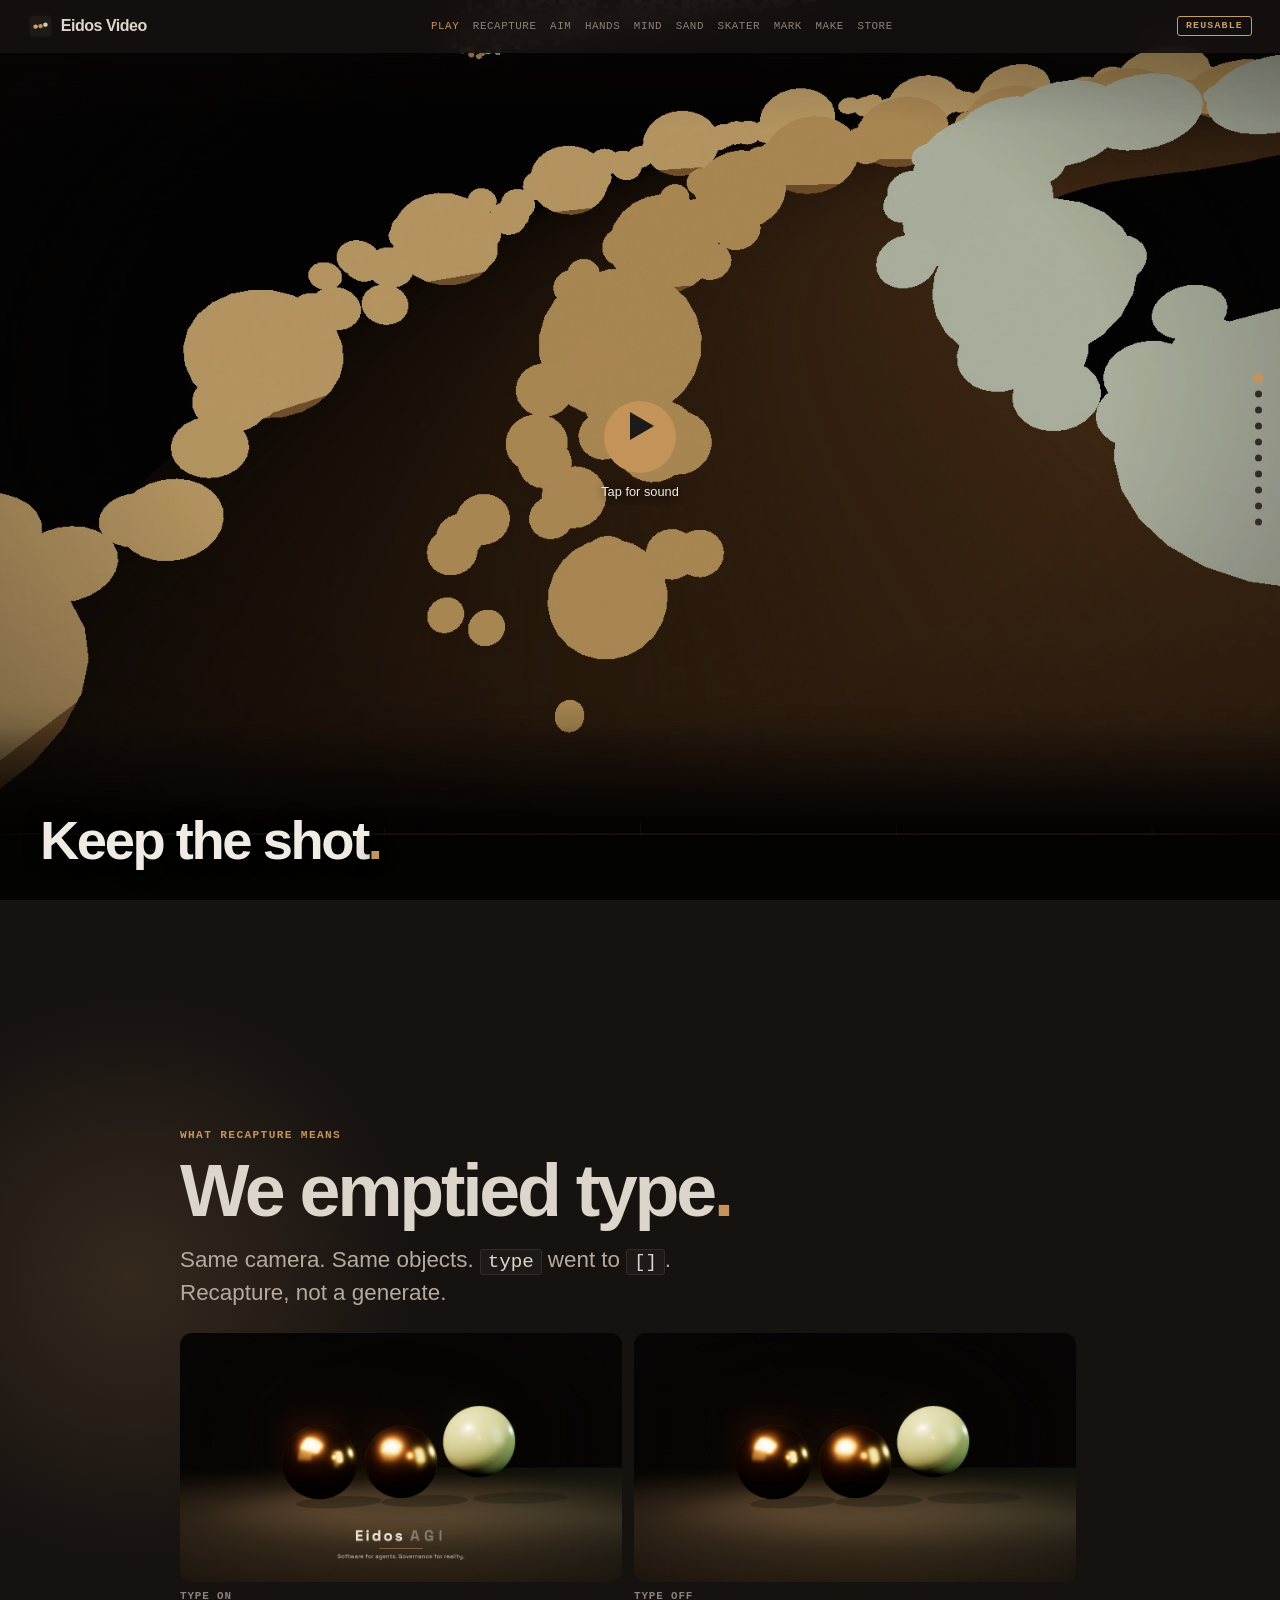
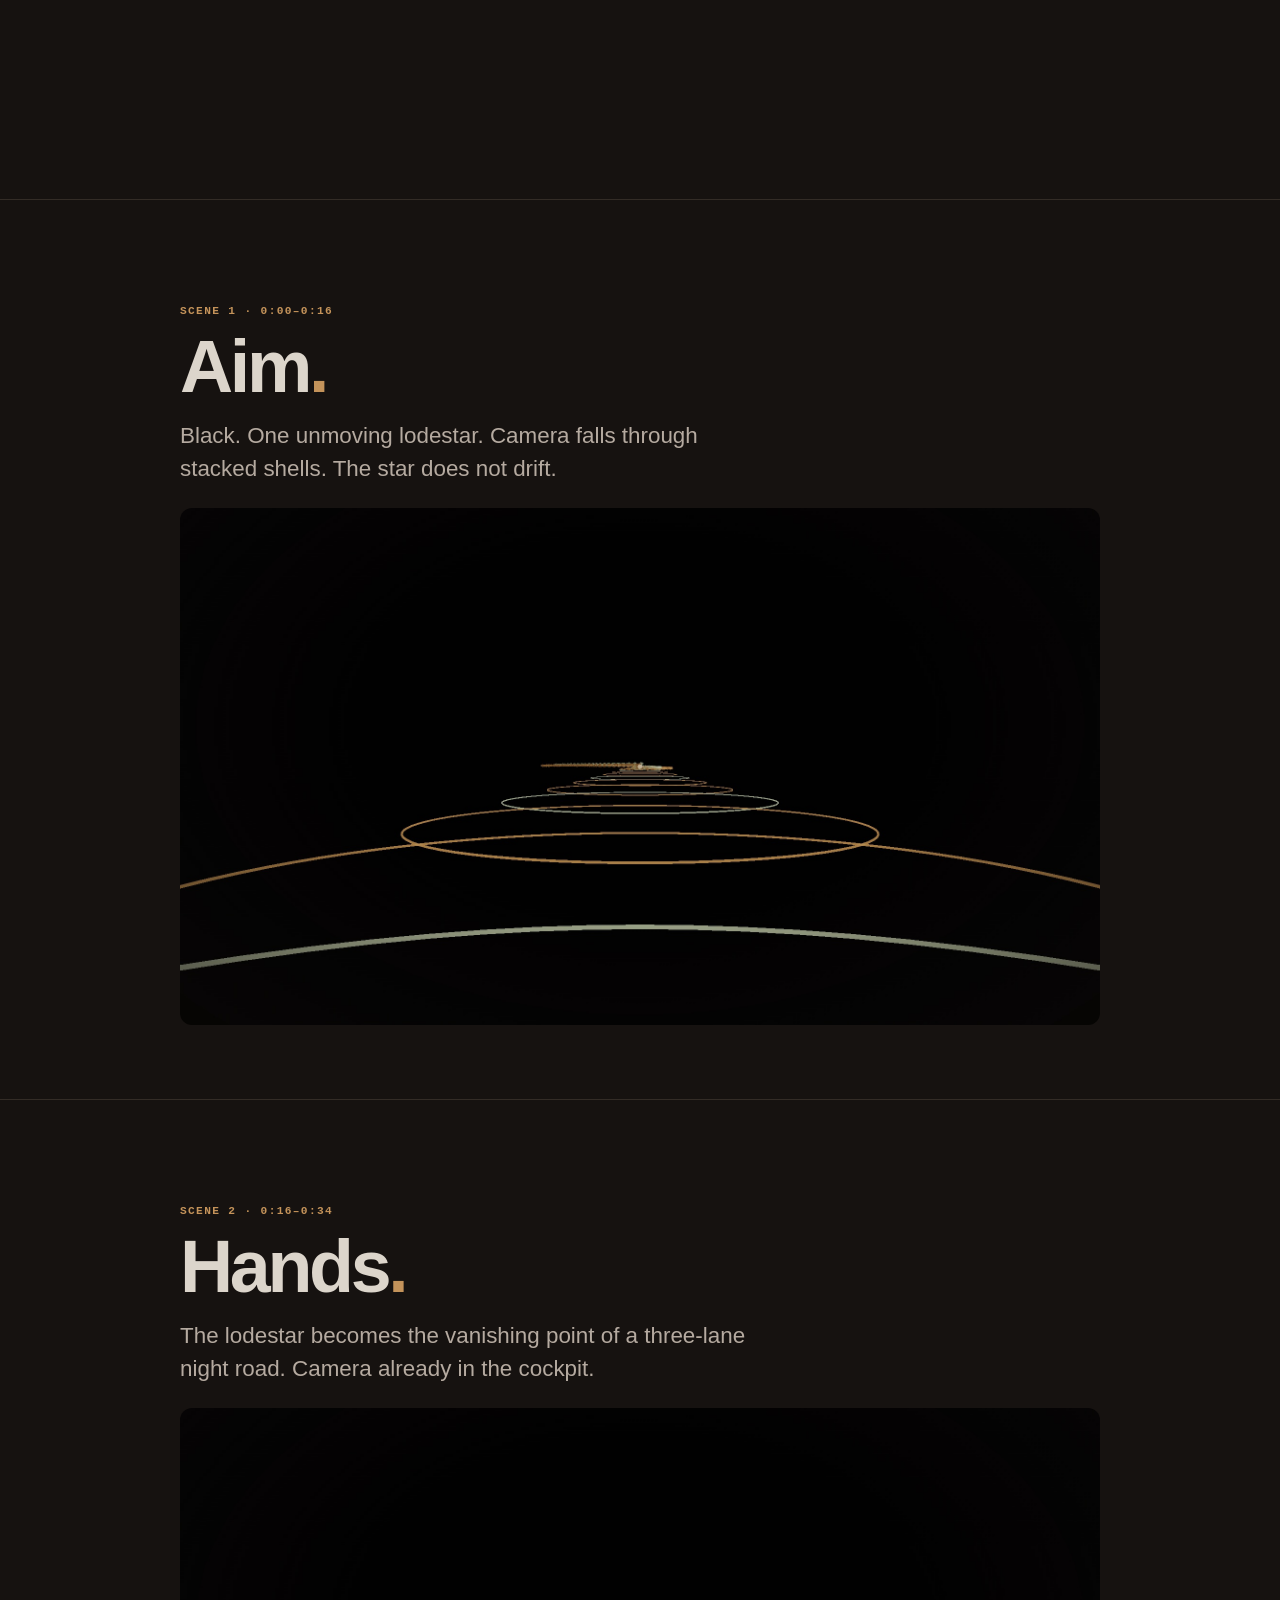
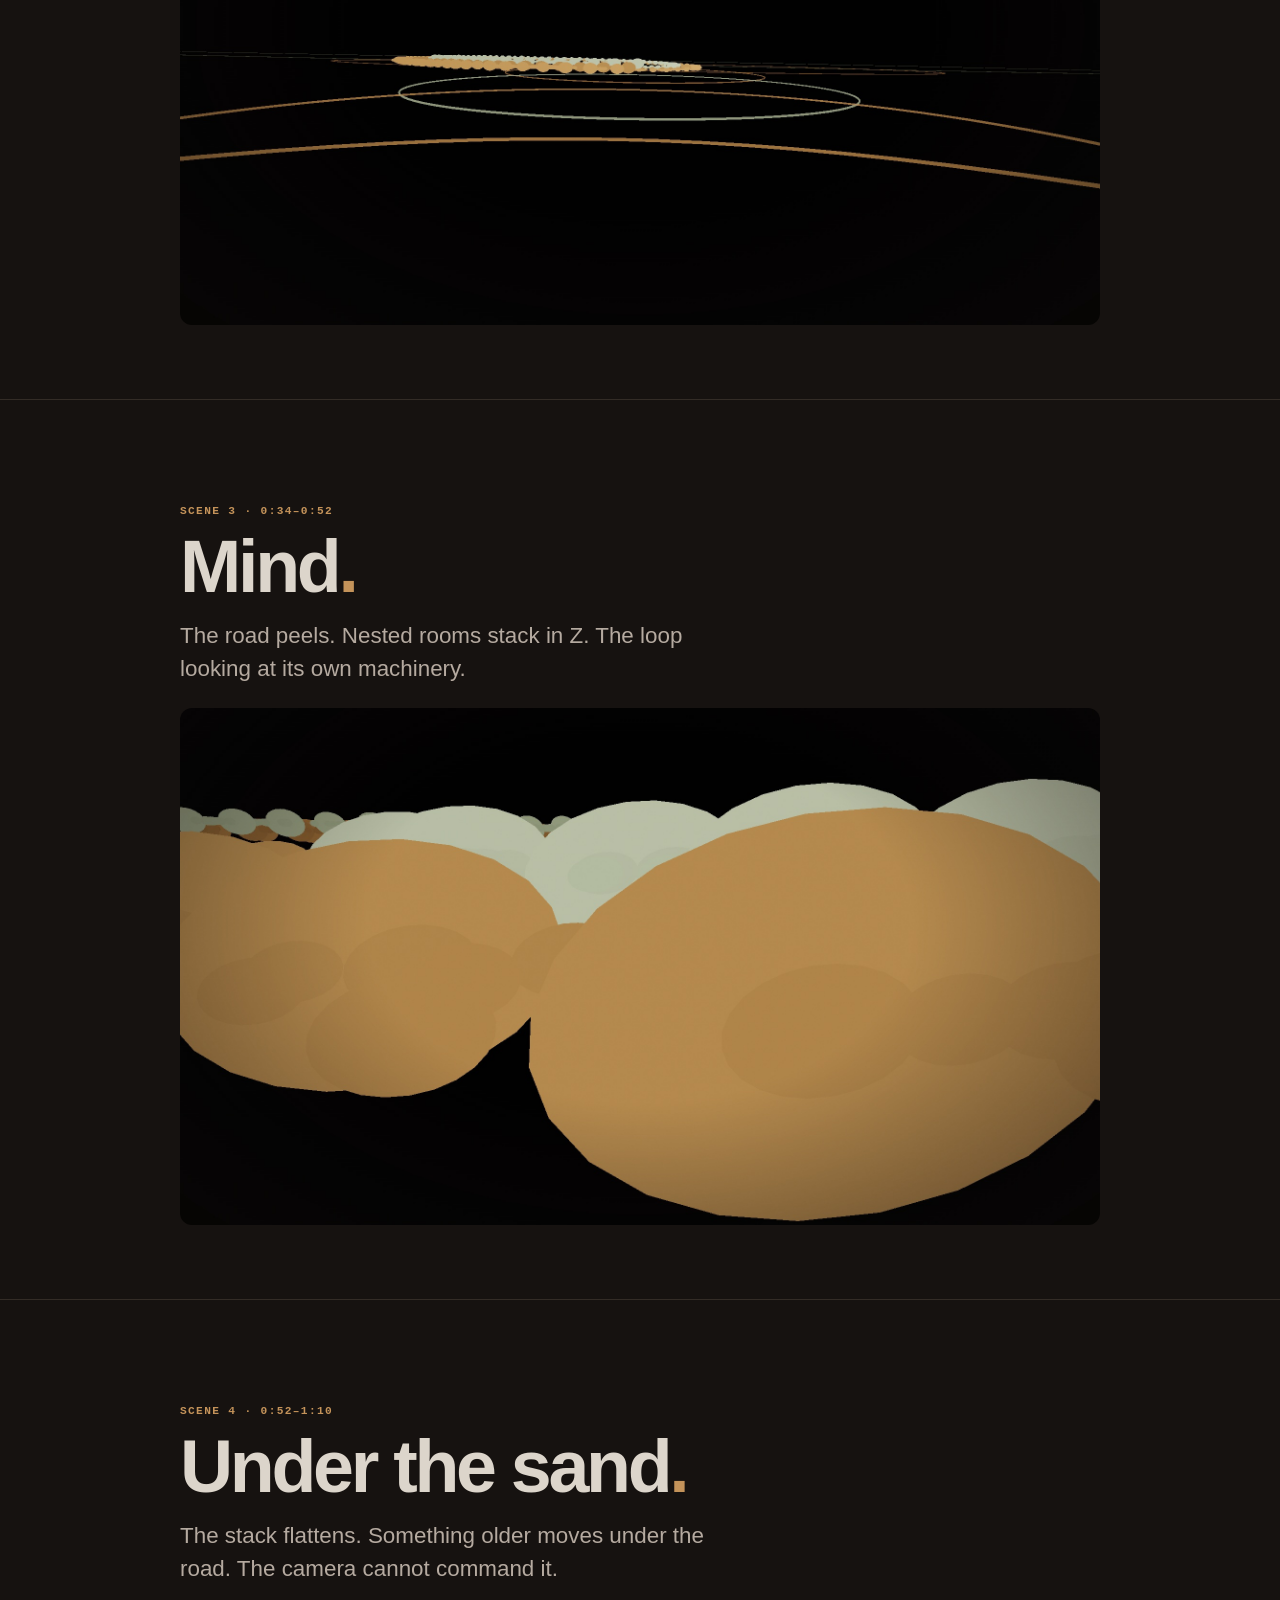
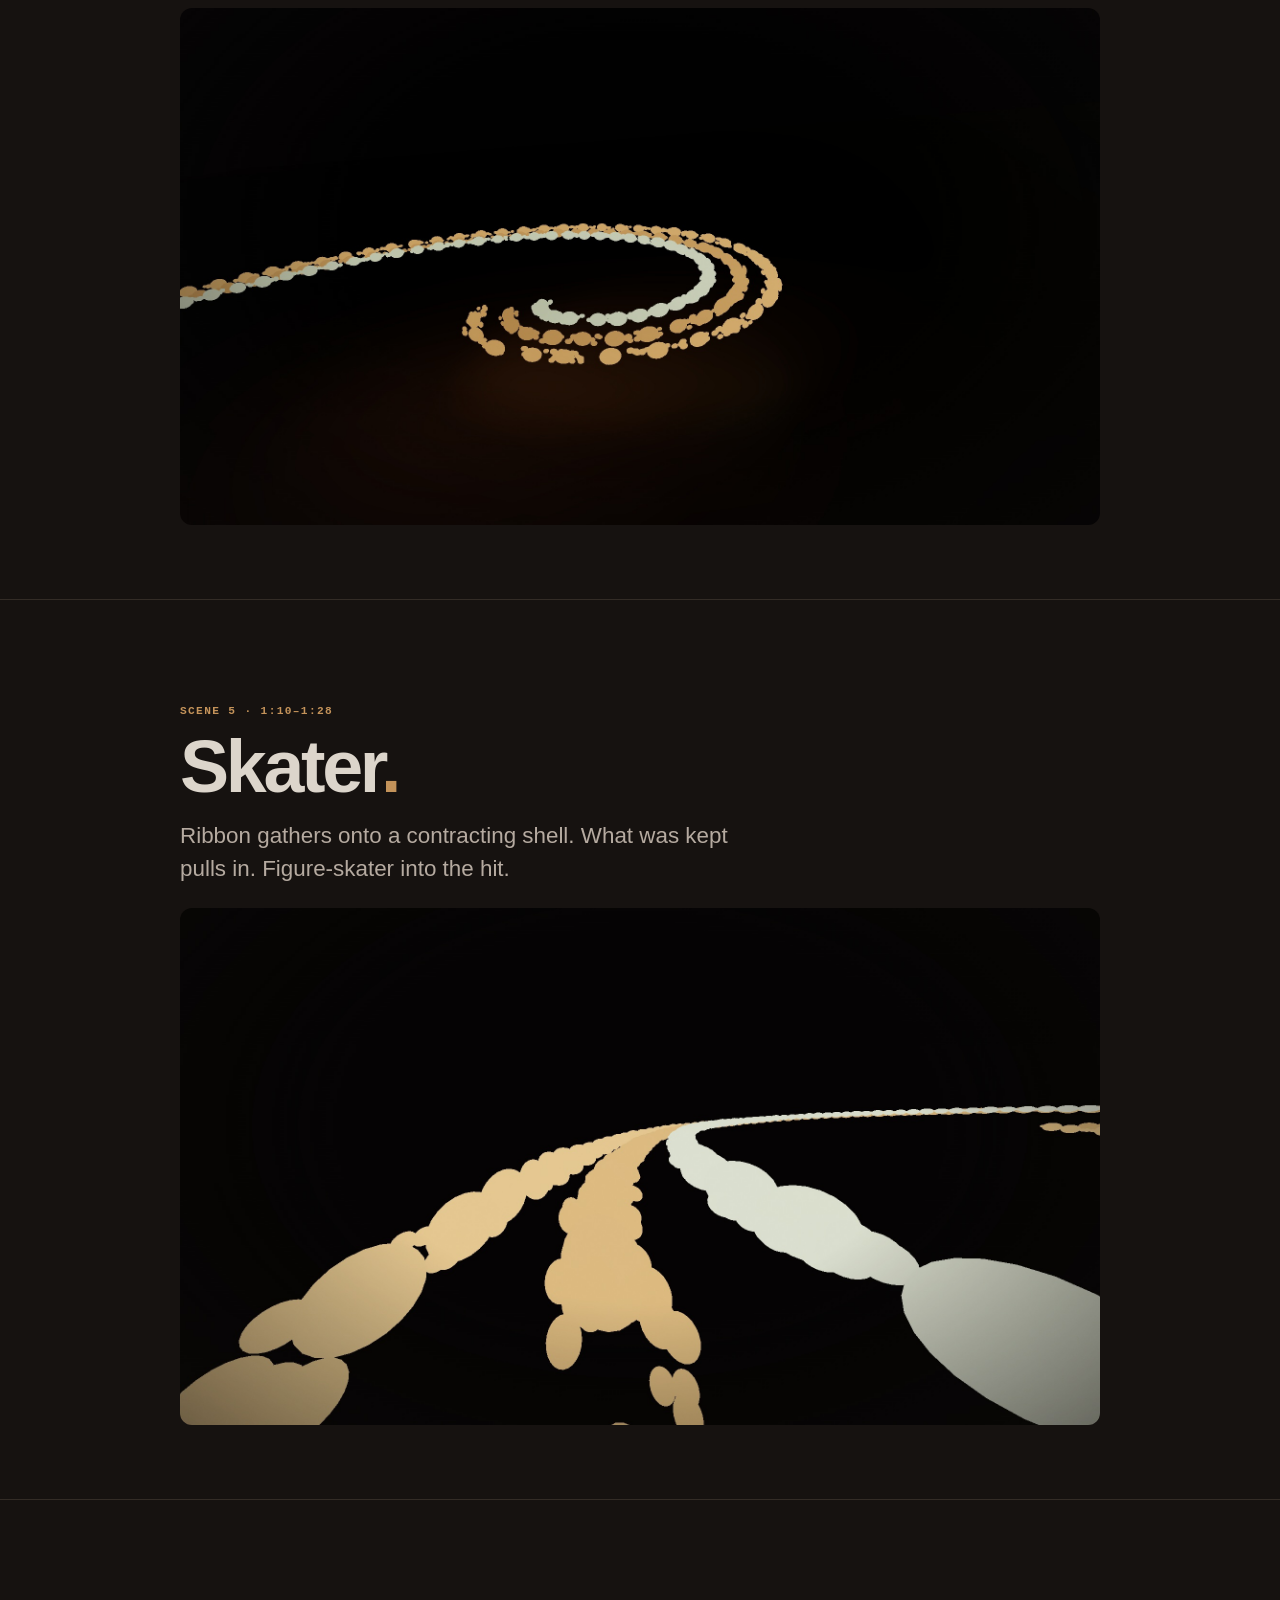
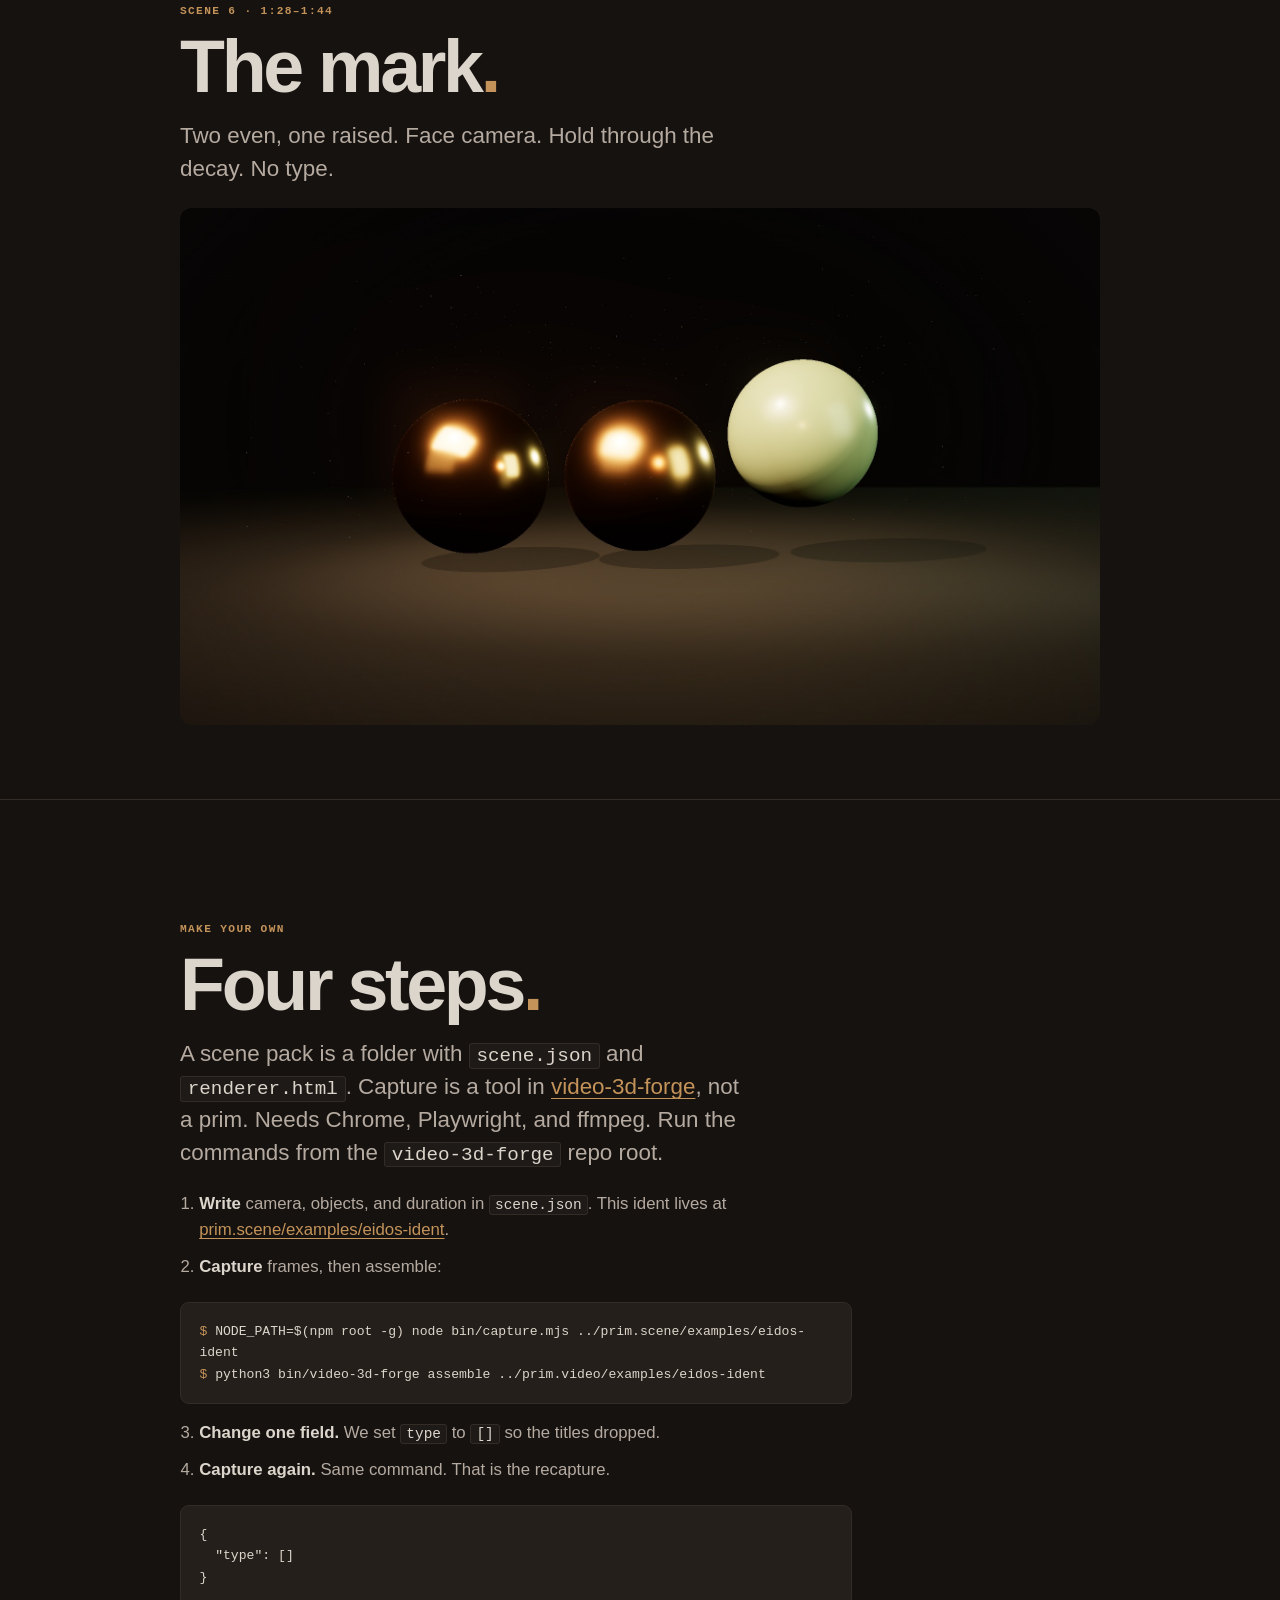
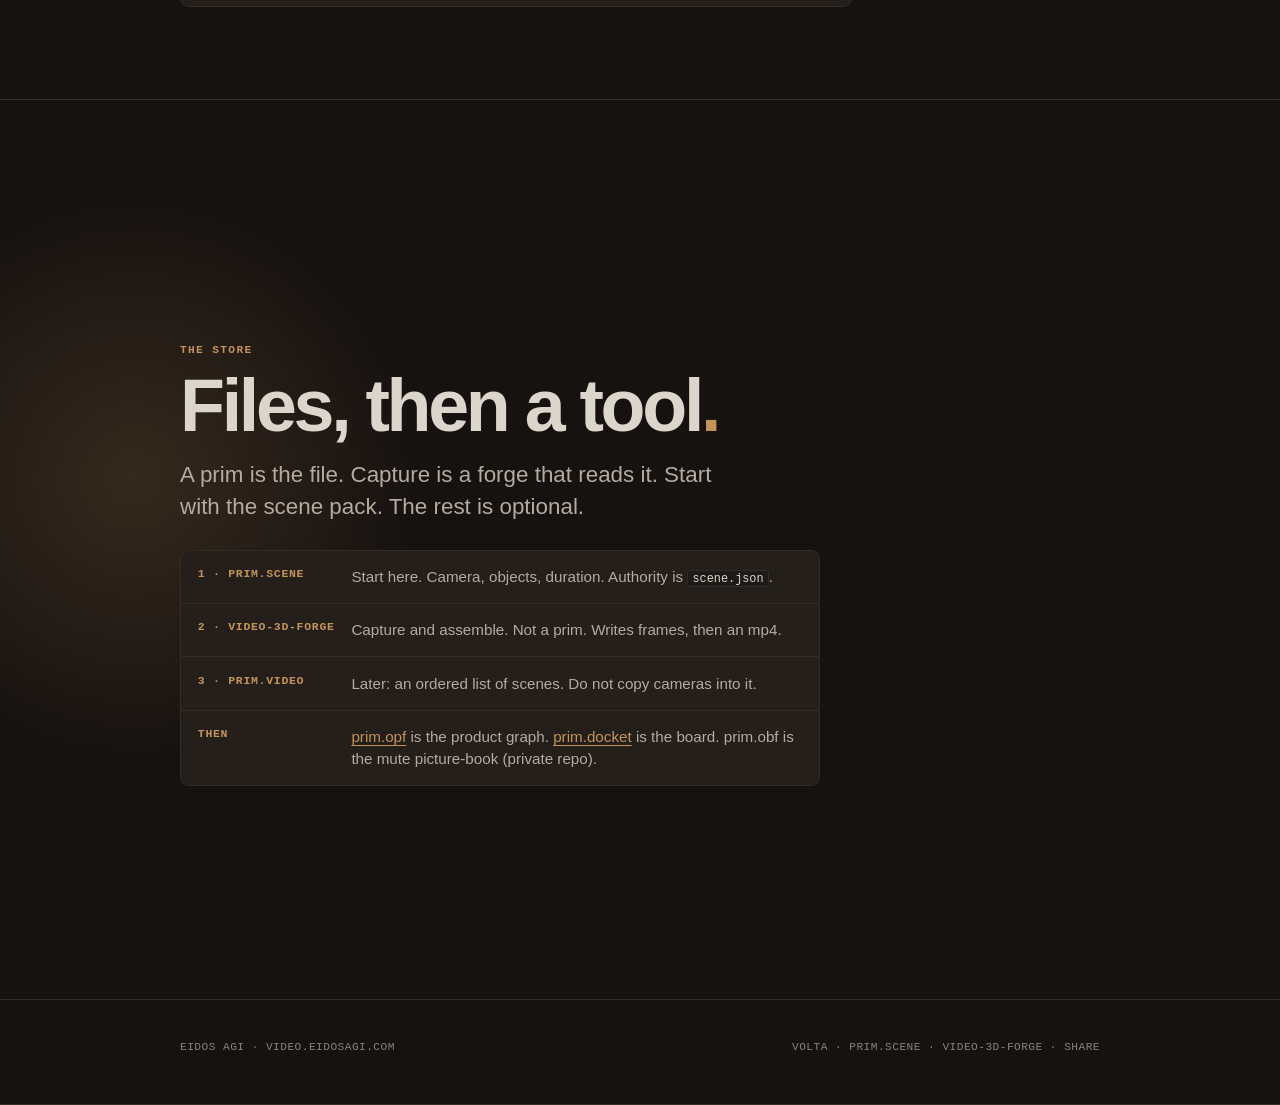
==== commit de22ad90: "Add /mobile, a share page of cost, time, then the ident. Ten times faster and $0.0005 to recapture, " ====
--- a/examples/eidos-ident/site/index.html
+++ b/examples/eidos-ident/site/index.html
@@ -199,47 +199,13 @@
         <a href="https://github.com/eidos-agi/prim.scene">prim.scene</a>
         ·
         <a href="https://github.com/eidos-agi/video-3d-forge">video-3d-forge</a>
+        ·
+        <a href="/mobile/">share</a>
       </span>
     </div>
   </footer>
 
   <script src="./scroll.js?v=3"></script>
-  <script>
-    (function () {
-      var v = document.getElementById("ident");
-      var go = document.getElementById("go");
-      var film = document.getElementById("v6");
-      if (!v || !go || !film) return;
-      var armed = false;
-
-      v.muted = true;
-      v.defaultMuted = true;
-      v.loop = true;
-      v.playsInline = true;
-      var preview = v.play();
-      if (preview && preview.catch) preview.catch(function () {});
-
-      function reveal() {
-        film.classList.add("is-revealing");
-        window.setTimeout(function () {
-          film.classList.remove("is-restarting", "is-revealing");
-          go.hidden = true;
-          v.controls = true;
-        }, 560);
-      }
-
-      go.addEventListener("click", function () {
-        if (armed) return;
-        armed = true;
-        film.classList.add("playing", "is-restarting");
-        v.muted = false;
-        v.loop = true;
-        v.currentTime = 0;
-        var p = v.play();
-        if (p && p.catch) p.catch(function () {});
-        window.setTimeout(reveal, 180);
-      });
-    })();
-  </script>
+  <script src="./play.js?v=1"></script>
 </body>
 </html>
